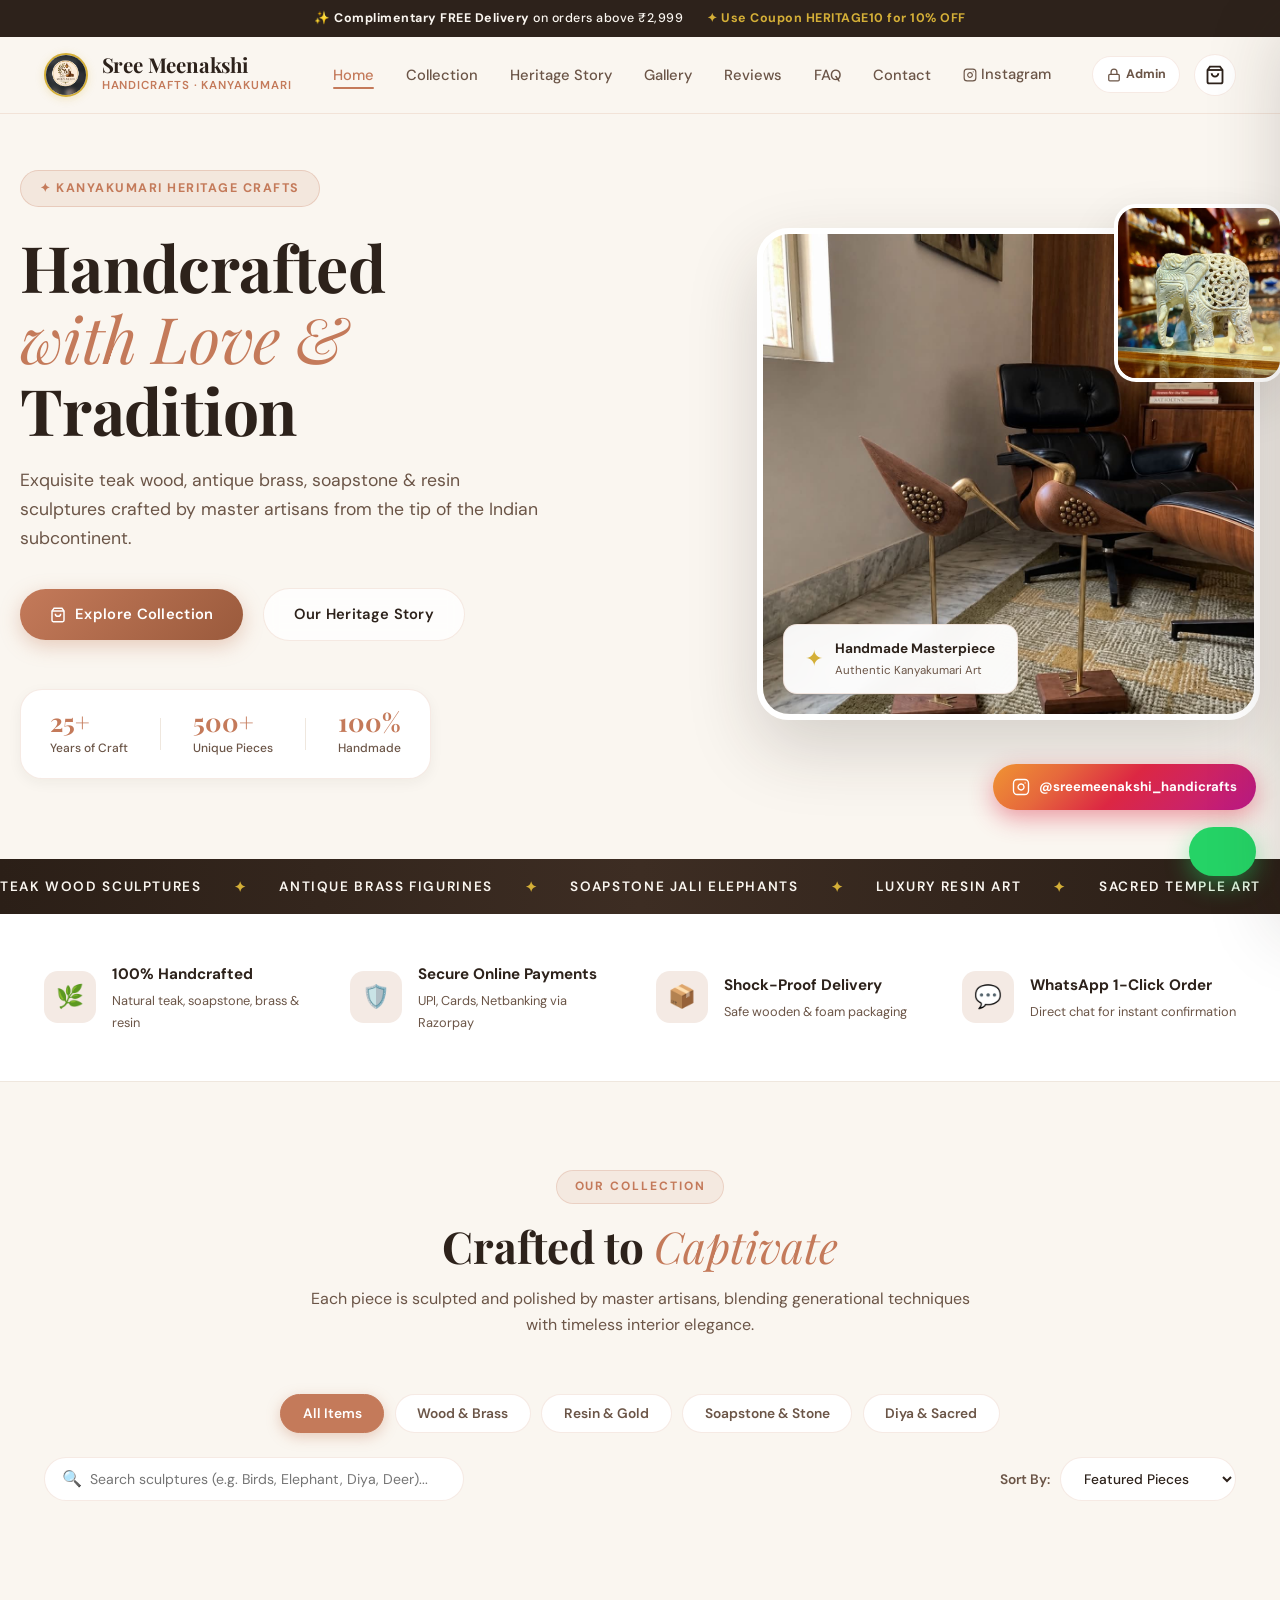
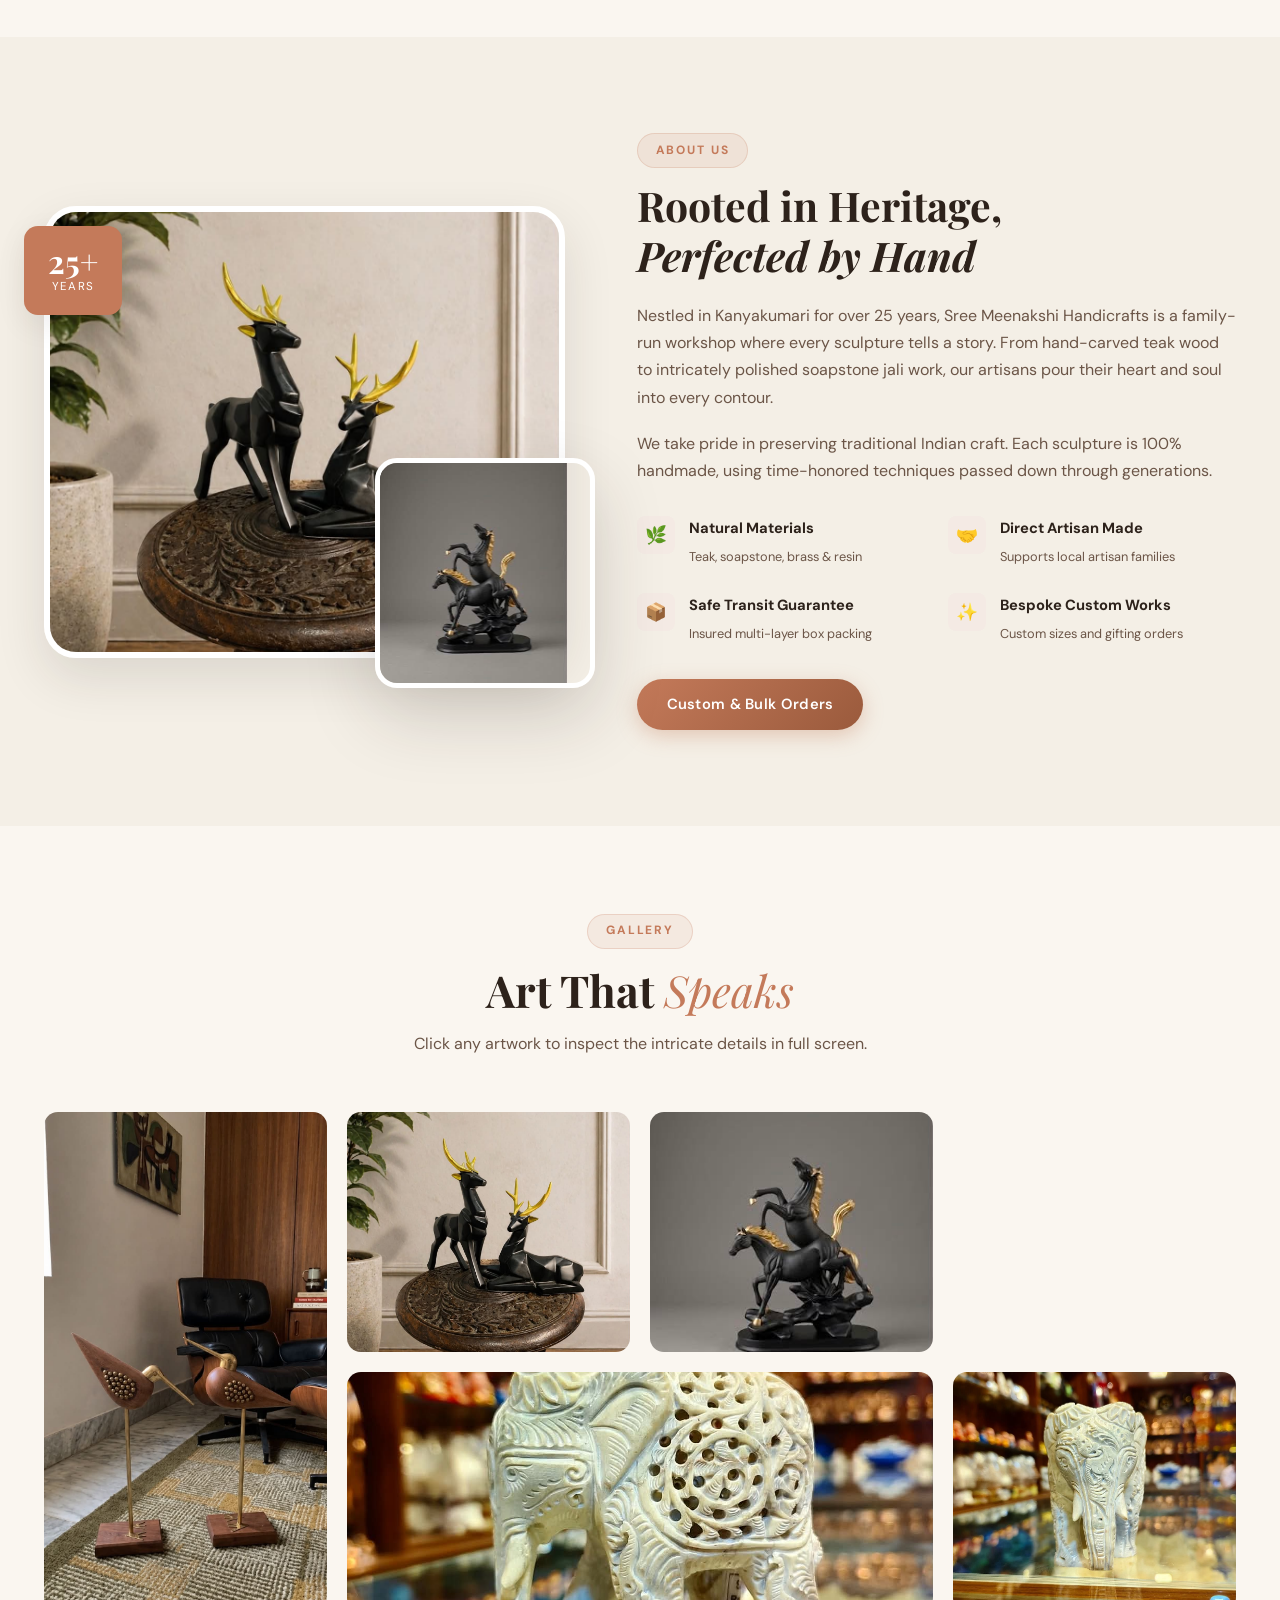
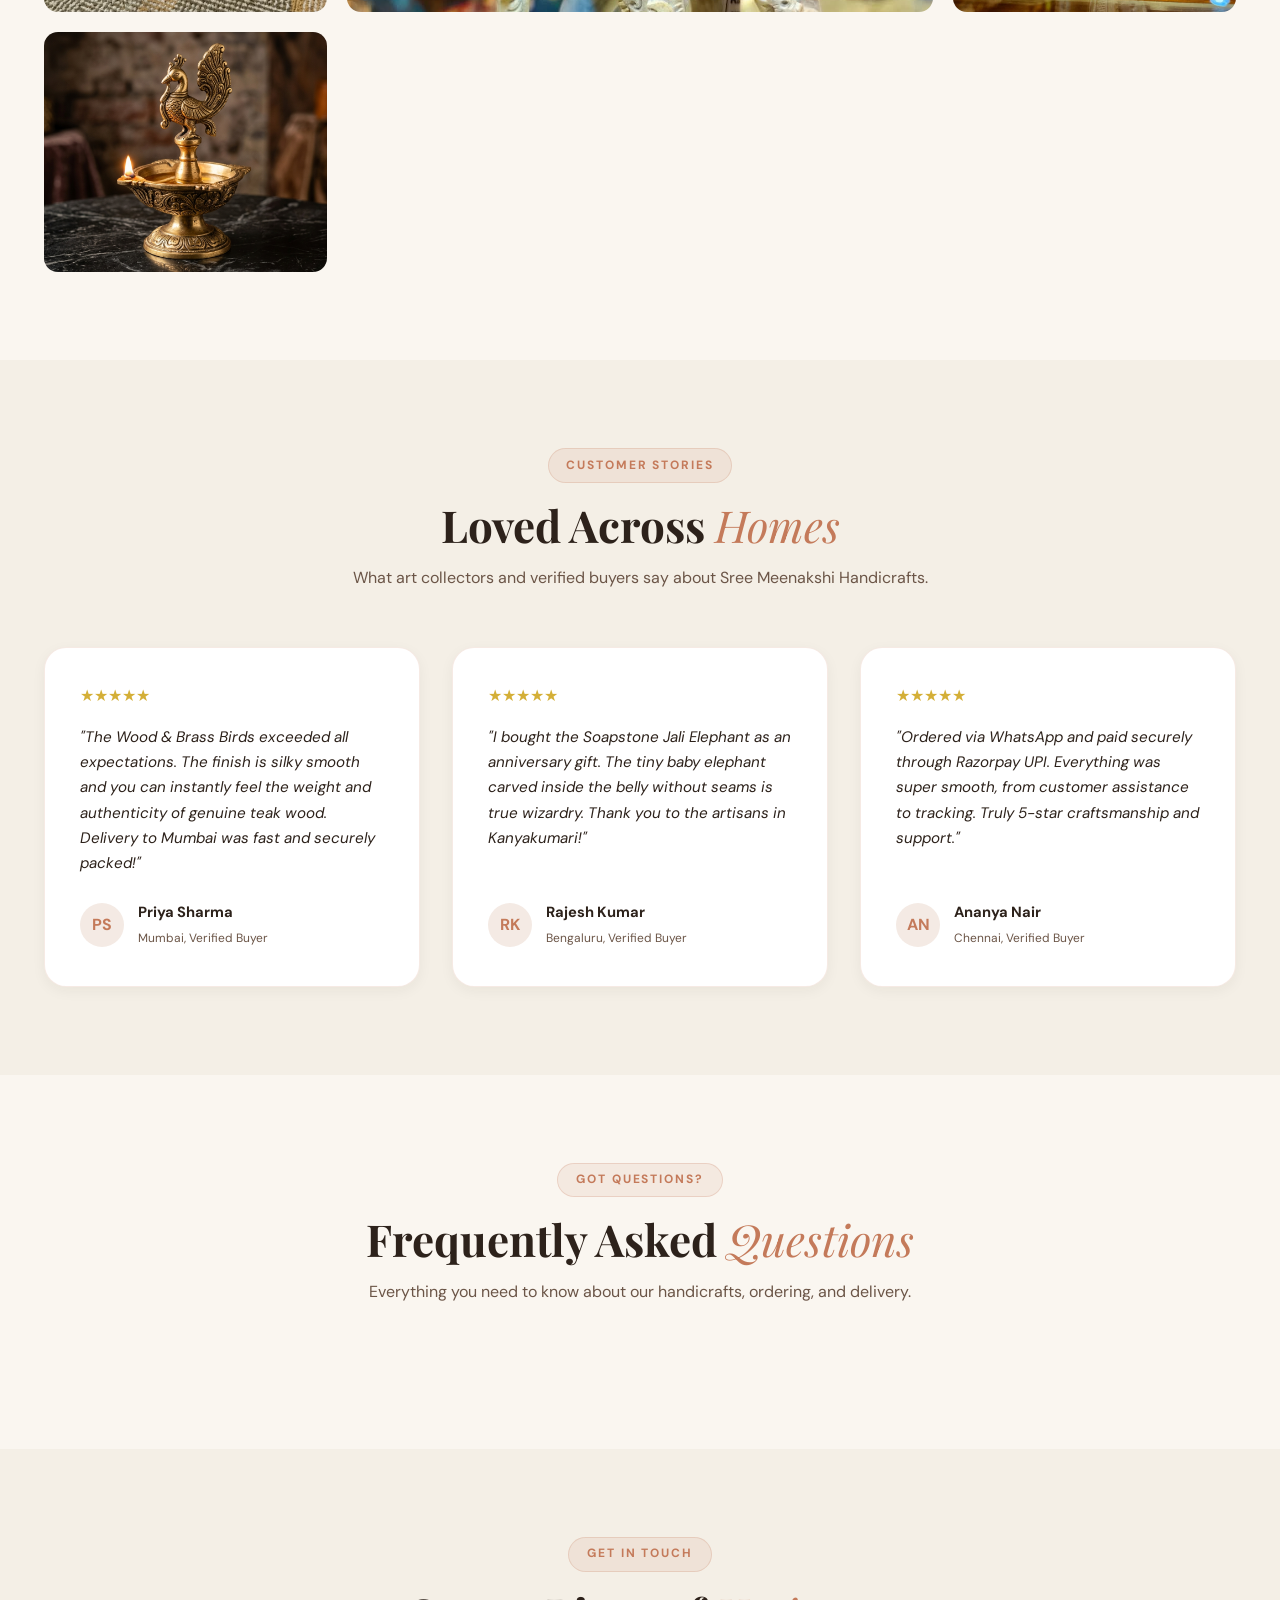
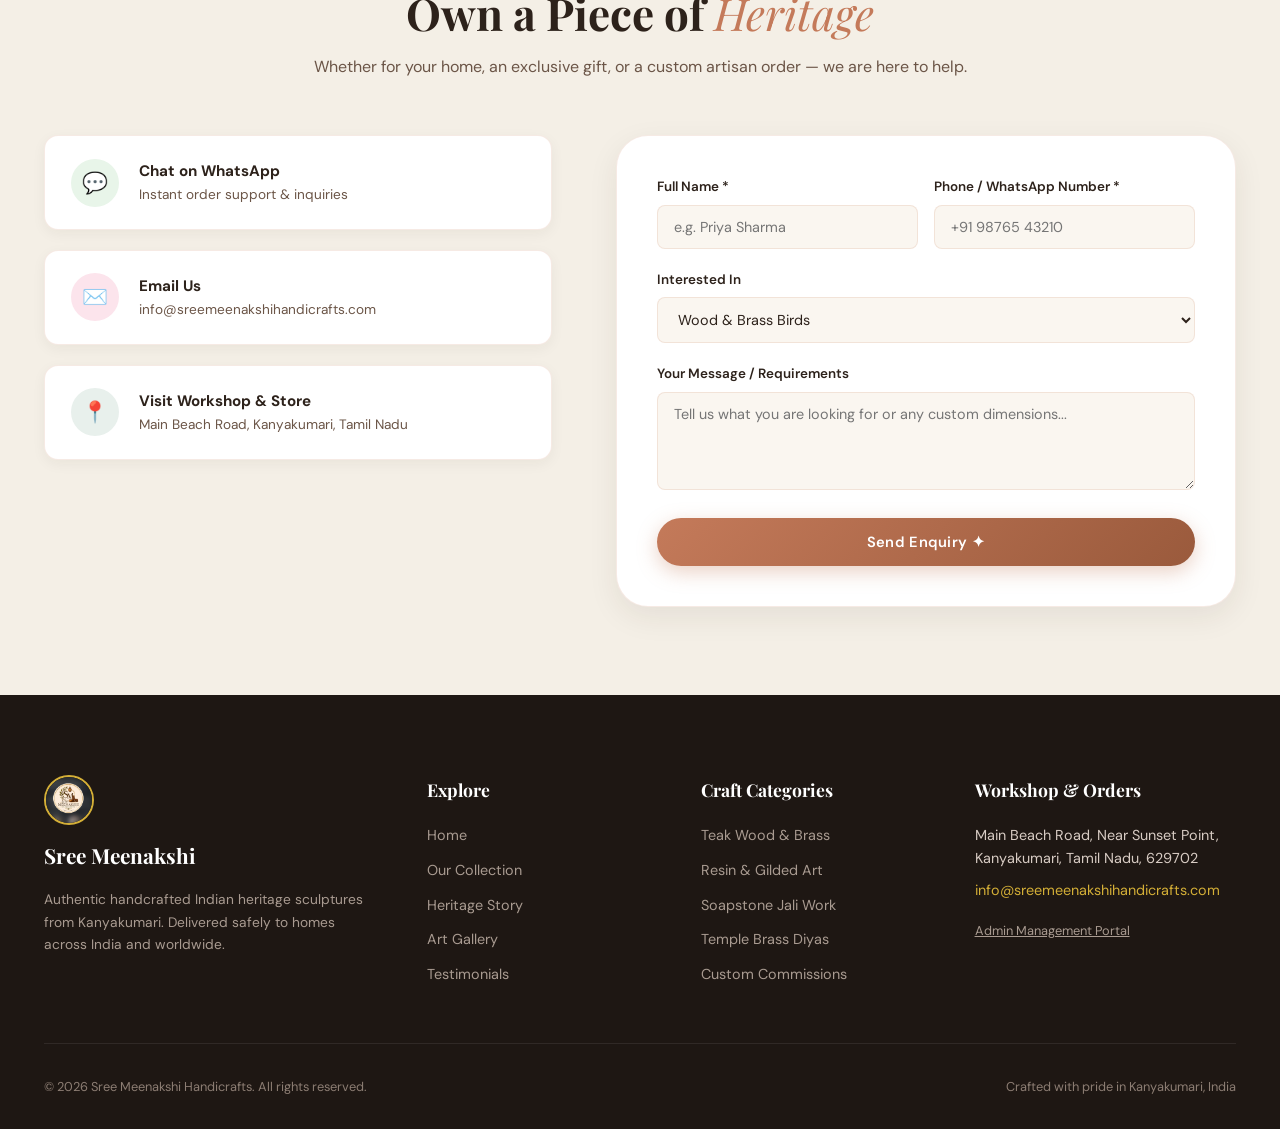
==== .vercel/output/static/index.html @ 6d41a107 "Initial deploy - Sree Meenakshi Handicrafts" ====
<!DOCTYPE html>
<html lang="en">
<head>
  <!-- ===== PRIMARY SEO META TAGS ===== -->
  <meta charset="UTF-8" />
  <meta name="viewport" content="width=device-width, initial-scale=1.0" />
  <title>Sree Meenakshi Handicrafts | Buy Authentic Kanyakumari Sculptures &amp; Art Online</title>
  <meta name="description" content="Shop authentic Kanyakumari handcrafted sculptures online at Sree Meenakshi Handicrafts. Teak wood idols, antique brass diyas, soapstone jali elephants, and luxury resin home decor. Free shipping &amp; secure delivery across India." />
  <meta name="keywords" content="sree meenakshi handicrafts, sreemeenakshi shop, kanyakumari handicrafts online, buy handicrafts online india, teak wood ganesha sculpture, antique brass peacock diya, soapstone elephant jali work, resin animal sculptures, tamil nadu handicrafts, temple art idols online, indian heritage home decor, handcrafted statues kanyakumari" />
  <meta name="author" content="Sree Meenakshi Handicrafts" />
  <meta name="robots" content="index, follow, max-snippet:-1, max-image-preview:large, max-video-preview:-1" />
  <link rel="canonical" href="https://sreemeenakshihandicrafts.shop/" />
  <meta name="theme-color" content="#C47A5A" />
  <meta name="geo.region" content="IN-TN" />
  <meta name="geo.placename" content="Kanyakumari" />
  <meta name="geo.position" content="8.0883;77.5385" />
  <meta name="ICBM" content="8.0883, 77.5385" />

  <!-- ===== OPEN GRAPH / FACEBOOK SOCIAL PREVIEWS ===== -->
  <meta property="og:type" content="website" />
  <meta property="og:url" content="https://sreemeenakshi.shop/" />
  <meta property="og:title" content="Sree Meenakshi Handicrafts | Authentic Kanyakumari Sculptures &amp; Heritage Art" />
  <meta property="og:description" content="Handcrafted with Love &amp; Tradition — 100% genuine Teak wood, antique brass, soapstone and resin art from Kanyakumari master artisans. Fast nationwide delivery." />
  <meta property="og:image" content="https://sreemeenakshi.shop/Pics/749419433_1052687420627433_4165588852915451748_n.jpg" />
  <meta property="og:site_name" content="Sree Meenakshi Handicrafts" />
  <meta property="og:locale" content="en_IN" />

  <!-- ===== TWITTER CARDS ===== -->
  <meta name="twitter:card" content="summary_large_image" />
  <meta name="twitter:title" content="Sree Meenakshi Handicrafts | Kanyakumari Sculptures &amp; Art" />
  <meta name="twitter:description" content="Shop premium handcrafted sculptures online from Kanyakumari. Fast shipping, secure Razorpay &amp; WhatsApp ordering." />
  <meta name="twitter:image" content="https://sreemeenakshi.shop/Pics/749419433_1052687420627433_4165588852915451748_n.jpg" />

  <!-- ===== SCHEMA.ORG JSON-LD STRUCTURED DATA (MULTI-SCHEMA GOOGLE RICH SNIPPETS) ===== -->
  <script type="application/ld+json">
  {
    "@context": "https://schema.org",
    "@graph": [
      {
        "@type": "Store",
        "@id": "https://sreemeenakshi.shop/#store",
        "name": "Sree Meenakshi Handicrafts",
        "alternateName": "Sree Meenakshi Shop",
        "image": "https://sreemeenakshi.shop/Pics/749419433_1052687420627433_4165588852915451748_n.jpg",
        "url": "https://sreemeenakshi.shop",
        "telephone": "+919944910653",
        "priceRange": "₹₹",
        "currenciesAccepted": "INR",
        "paymentAccepted": "Cash, Credit Card, Debit Card, UPI, Net Banking",
        "address": {
          "@type": "PostalAddress",
          "streetAddress": "Main Beach Road, Near Sunset Point",
          "addressLocality": "Kanyakumari",
          "addressRegion": "Tamil Nadu",
          "postalCode": "629702",
          "addressCountry": "IN"
        },
        "geo": {
          "@type": "GeoCoordinates",
          "latitude": 8.0883,
          "longitude": 77.5385
        },
        "openingHoursSpecification": {
          "@type": "OpeningHoursSpecification",
          "dayOfWeek": ["Monday", "Tuesday", "Wednesday", "Thursday", "Friday", "Saturday", "Sunday"],
          "opens": "09:00",
          "closes": "21:00"
        },
        "aggregateRating": {
          "@type": "AggregateRating",
          "ratingValue": "4.9",
          "reviewCount": "128"
        }
      },
      {
        "@type": "WebSite",
        "@id": "https://sreemeenakshi.shop/#website",
        "url": "https://sreemeenakshi.shop",
        "name": "Sree Meenakshi Handicrafts",
        "description": "Authentic Kanyakumari Sculptures, Teak Wood, Soapstone & Brass Handicrafts",
        "publisher": {
          "@id": "https://sreemeenakshi.shop/#store"
        }
      },
      {
        "@type": "BreadcrumbList",
        "@id": "https://sreemeenakshi.shop/#breadcrumb",
        "itemListElement": [
          {
            "@type": "ListItem",
            "position": 1,
            "name": "Home",
            "item": "https://sreemeenakshi.shop/"
          },
          {
            "@type": "ListItem",
            "position": 2,
            "name": "Handcrafted Collection",
            "item": "https://sreemeenakshi.shop/#products"
          },
          {
            "@type": "ListItem",
            "position": 3,
            "name": "Heritage Story",
            "item": "https://sreemeenakshi.shop/#about"
          }
        ]
      },
      {
        "@type": "FAQPage",
        "@id": "https://sreemeenakshi.shop/#faq",
        "mainEntity": [
          {
            "@type": "Question",
            "name": "Are all sculptures genuinely handmade in Kanyakumari?",
            "acceptedAnswer": {
              "@type": "Answer",
              "text": "Yes, 100%! Every piece is hand-carved, polished, and finished by generational artisans at our Kanyakumari workshop using natural teak wood, soapstone, and brass."
            }
          },
          {
            "@type": "Question",
            "name": "What payment methods do you accept?",
            "acceptedAnswer": {
              "@type": "Answer",
              "text": "We accept UPI (GPay, PhonePe, Paytm), Credit & Debit Cards, NetBanking via secure Razorpay checkout, and direct 1-click WhatsApp orders."
            }
          },
          {
            "@type": "Question",
            "name": "How are items packed to prevent breakage during delivery?",
            "acceptedAnswer": {
              "@type": "Answer",
              "text": "We use 4-tier reinforced packaging: moisture-barrier bubble wrap, heavy-duty molded thermocol foam casing, and double-walled corrugated outer cartons."
            }
          }
        ]
      }
    ]
  }
  </script>

  <!-- ===== GOOGLE FONTS ===== -->
  <link rel="preconnect" href="https://fonts.googleapis.com" />
  <link rel="preconnect" href="https://fonts.gstatic.com" crossorigin />
  <link href="https://fonts.googleapis.com/css2?family=DM+Sans:ital,opsz,wght@0,9..40,300;0,9..40,400;0,9..40,500;0,9..40,600;0,9..40,700;1,9..40,400&family=Playfair+Display:ital,wght@0,400;0,500;0,600;0,700;0,800;1,400;1,600&display=swap" rel="stylesheet" />

  <!-- ===== STYLESHEET ===== -->
  <link rel="stylesheet" href="styles.css" />

  <!-- ===== RAZORPAY PAYMENT GATEWAY SDK ===== -->
  <script src="https://checkout.razorpay.com/v1/checkout.js"></script>
</head>
<body>

  <!-- ===== TOP ANNOUNCEMENT BANNER ===== -->
  <div class="top-bar">
    <span>✨ <strong>Complimentary FREE Delivery</strong> on orders above ₹2,999</span>
    <span class="top-bar-highlight">✦ Use Coupon <strong>HERITAGE10</strong> for 10% OFF</span>
  </div>

  <!-- ===== NAVIGATION (GLASSMORPHISM) ===== -->
  <header>
    <nav class="nav" id="navbar">
      <div class="container nav-inner">
        <!-- Brand Logo -->
        <a href="#home" class="nav-logo" aria-label="Sree Meenakshi Handicrafts Home">
          <img src="Pics/753857112_1733854944406453_8567350919718920667_n.jpg" alt="Sree Meenakshi Handicrafts Logo" class="nav-logo-img" />
          <div class="nav-brand-wrap">
            <span class="nav-brand">Sree Meenakshi</span>
            <span class="nav-sub">Handicrafts · Kanyakumari</span>
          </div>
        </a>

        <!-- Desktop Navigation Links -->
        <ul class="nav-links" id="navLinks">
          <li><a href="#home" class="nav-link active">Home</a></li>
          <li><a href="#products" class="nav-link">Collection</a></li>
          <li><a href="#about" class="nav-link">Heritage Story</a></li>
          <li><a href="#gallery" class="nav-link">Gallery</a></li>
          <li><a href="#reviews" class="nav-link">Reviews</a></li>
          <li><a href="#faq" class="nav-link">FAQ</a></li>
          <li><a href="#contact" class="nav-link">Contact</a></li>
          <li><a href="https://www.instagram.com/sreemeenakshi_handicrafts/" class="nav-link" target="_blank" rel="noopener" title="Follow us on Instagram" style="display:flex;align-items:center;gap:0.3rem;"><svg width="14" height="14" viewBox="0 0 24 24" fill="none" stroke="currentColor" stroke-width="2" stroke-linecap="round" stroke-linejoin="round"><rect x="2" y="2" width="20" height="20" rx="5" ry="5"/><path d="M16 11.37A4 4 0 1 1 12.63 8 4 4 0 0 1 16 11.37z"/><line x1="17.5" y1="6.5" x2="17.51" y2="6.5"/></svg>Instagram</a></li>
        </ul>

        <!-- Nav Action Buttons -->
        <div class="nav-actions">
          <!-- Admin Portal Link -->
          <a href="admin.html" class="nav-admin-link" title="Open Admin Portal">
            <svg width="14" height="14" viewBox="0 0 24 24" fill="none" stroke="currentColor" stroke-width="2.2"><rect x="3" y="11" width="18" height="11" rx="2" ry="2"></rect><path d="M7 11V7a5 5 0 0 1 10 0v4"></path></svg>
            Admin
          </a>

          <!-- Cart Trigger Button -->
          <button class="nav-icon-btn" onclick="openCart()" aria-label="View Shopping Cart" id="cartTriggerBtn">
            <svg width="20" height="20" viewBox="0 0 24 24" fill="none" stroke="currentColor" stroke-width="2.2"><path d="M6 2L3 6v14a2 2 0 002 2h14a2 2 0 002-2V6l-3-4z"/><line x1="3" y1="6" x2="21" y2="6"/><path d="M16 10a4 4 0 01-8 0"/></svg>
            <span class="cart-badge" style="display:none;">0</span>
          </button>

          <!-- Mobile Hamburger Menu Button -->
          <button class="hamburger" id="hamburgerBtn" aria-label="Toggle mobile menu" onclick="document.getElementById('mobileNavDrawer').classList.toggle('open')">
            <span></span><span></span><span></span>
          </button>
        </div>
      </div>

      <!-- Mobile Navigation Drawer -->
      <div class="mobile-nav-drawer" id="mobileNavDrawer">
        <a href="#home" class="mobile-nav-link" onclick="document.getElementById('mobileNavDrawer').classList.remove('open')">Home</a>
        <a href="#products" class="mobile-nav-link" onclick="document.getElementById('mobileNavDrawer').classList.remove('open')">Collection</a>
        <a href="#about" class="mobile-nav-link" onclick="document.getElementById('mobileNavDrawer').classList.remove('open')">Heritage Story</a>
        <a href="#gallery" class="mobile-nav-link" onclick="document.getElementById('mobileNavDrawer').classList.remove('open')">Gallery</a>
        <a href="#reviews" class="mobile-nav-link" onclick="document.getElementById('mobileNavDrawer').classList.remove('open')">Reviews</a>
        <a href="#faq" class="mobile-nav-link" onclick="document.getElementById('mobileNavDrawer').classList.remove('open')">FAQ</a>
        <a href="#contact" class="mobile-nav-link" onclick="document.getElementById('mobileNavDrawer').classList.remove('open')">Contact</a>
        <a href="https://www.instagram.com/sreemeenakshi_handicrafts/" class="mobile-nav-link" target="_blank" rel="noopener" style="display:flex;align-items:center;gap:0.5rem;">📸 @sreemeenakshi_handicrafts</a>
        <a href="admin.html" class="mobile-nav-link" style="color:var(--color-terracotta);">🔒 Admin Dashboard</a>
      </div>
    </nav>
  </header>

  <main>
    <!-- ===== HERO SECTION ===== -->
    <section class="hero container" id="home">
      <div class="hero-content">
        <span class="hero-pill">✦ Kanyakumari Heritage Crafts</span>
        <h1 class="hero-title">Handcrafted<br /><em>with Love &amp;</em><br />Tradition</h1>
        <p class="hero-sub">Exquisite teak wood, antique brass, soapstone &amp; resin sculptures crafted by master artisans from the tip of the Indian subcontinent.</p>
        
        <div class="hero-actions">
          <a href="#products" class="btn btn-primary" id="heroShopBtn">
            <svg width="16" height="16" viewBox="0 0 24 24" fill="none" stroke="currentColor" stroke-width="2.2"><path d="M6 2L3 6v14a2 2 0 002 2h14a2 2 0 002-2V6l-3-4z"/><line x1="3" y1="6" x2="21" y2="6"/><path d="M16 10a4 4 0 01-8 0"/></svg>
            Explore Collection
          </a>
          <a href="#about" class="btn btn-ghost" id="heroAboutBtn">Our Heritage Story</a>
        </div>

        <div class="hero-stats">
          <div class="hstat">
            <span class="hstat-n">25+</span>
            <span class="hstat-l">Years of Craft</span>
          </div>
          <div class="hstat-div"></div>
          <div class="hstat">
            <span class="hstat-n">500+</span>
            <span class="hstat-l">Unique Pieces</span>
          </div>
          <div class="hstat-div"></div>
          <div class="hstat">
            <span class="hstat-n">100%</span>
            <span class="hstat-l">Handmade</span>
          </div>
        </div>
      </div>

      <div class="hero-visual">
        <div class="hero-img-main-wrap">
          <img src="Pics/749419433_1052687420627433_4165588852915451748_n.jpg" alt="Sree Meenakshi Handicrafts Featured Collection" />
          <div class="hero-badge-float">
            <span class="hero-badge-icon">✦</span>
            <div>
              <div class="hero-badge-title">Handmade Masterpiece</div>
              <div class="hero-badge-sub">Authentic Kanyakumari Art</div>
            </div>
          </div>
        </div>
        <div class="hero-floating-card">
          <img src="Pics/751914491_1350047553952715_5654833482815811500_n.jpg" alt="Stone Carved Elephant Jali Work" />
        </div>
      </div>
    </section>

    <!-- ===== MARQUEE TICKER ===== -->
    <div class="marquee-wrap" aria-hidden="true">
      <div class="marquee-track">
        <div class="marquee-item"><span>Teak Wood Sculptures</span><span class="msep">✦</span></div>
        <div class="marquee-item"><span>Antique Brass Figurines</span><span class="msep">✦</span></div>
        <div class="marquee-item"><span>Soapstone Jali Elephants</span><span class="msep">✦</span></div>
        <div class="marquee-item"><span>Luxury Resin Art</span><span class="msep">✦</span></div>
        <div class="marquee-item"><span>Sacred Temple Art</span><span class="msep">✦</span></div>
        <div class="marquee-item"><span>Indian Heritage Decor</span><span class="msep">✦</span></div>
        <div class="marquee-item"><span>Teak Wood Sculptures</span><span class="msep">✦</span></div>
        <div class="marquee-item"><span>Antique Brass Figurines</span><span class="msep">✦</span></div>
        <div class="marquee-item"><span>Soapstone Jali Elephants</span><span class="msep">✦</span></div>
        <div class="marquee-item"><span>Luxury Resin Art</span><span class="msep">✦</span></div>
      </div>
    </div>

    <!-- ===== VALUE PROPOSITIONS STRIP ===== -->
    <section class="value-strip">
      <div class="container">
        <div class="value-grid">
          <div class="value-card">
            <div class="value-icon-box">🌿</div>
            <div class="value-info">
              <h4>100% Handcrafted</h4>
              <p>Natural teak, soapstone, brass &amp; resin</p>
            </div>
          </div>
          <div class="value-card">
            <div class="value-icon-box">🛡️</div>
            <div class="value-info">
              <h4>Secure Online Payments</h4>
              <p>UPI, Cards, Netbanking via Razorpay</p>
            </div>
          </div>
          <div class="value-card">
            <div class="value-icon-box">📦</div>
            <div class="value-info">
              <h4>Shock-Proof Delivery</h4>
              <p>Safe wooden &amp; foam packaging</p>
            </div>
          </div>
          <div class="value-card">
            <div class="value-icon-box">💬</div>
            <div class="value-info">
              <h4>WhatsApp 1-Click Order</h4>
              <p>Direct chat for instant confirmation</p>
            </div>
          </div>
        </div>
      </div>
    </section>

    <!-- ===== DYNAMIC CATALOG & SHOP SECTION ===== -->
    <section class="catalog-section" id="products">
      <div class="container">
        <div class="section-head">
          <span class="label-pill">Our Collection</span>
          <h2 class="section-title">Crafted to <em>Captivate</em></h2>
          <p class="section-desc">Each piece is sculpted and polished by master artisans, blending generational techniques with timeless interior elegance.</p>
        </div>

        <div class="catalog-controls">
          <!-- Category Filter Pills -->
          <div class="filter-pills-wrap">
            <button class="filter-pill active" data-category="All">All Items</button>
            <button class="filter-pill" data-category="Wood & Brass">Wood &amp; Brass</button>
            <button class="filter-pill" data-category="Resin">Resin &amp; Gold</button>
            <button class="filter-pill" data-category="Stone">Soapstone &amp; Stone</button>
            <button class="filter-pill" data-category="Diya">Diya &amp; Sacred</button>
          </div>

          <!-- Search & Sort Bar -->
          <div class="catalog-search-sort-bar">
            <div class="search-box-wrap">
              <span class="search-icon">🔍</span>
              <input type="text" id="catalogSearchInput" placeholder="Search sculptures (e.g. Birds, Elephant, Diya, Deer)..." />
            </div>
            <div class="sort-box-wrap">
              <label for="catalogSortSelect" style="font-size:0.86rem;font-weight:600;color:var(--text-muted);">Sort By:</label>
              <select id="catalogSortSelect">
                <option value="featured">Featured Pieces</option>
                <option value="price-low">Price: Low to High</option>
                <option value="price-high">Price: High to Low</option>
                <option value="name">Alphabetical</option>
                <option value="rating">Top Rated</option>
              </select>
            </div>
          </div>
        </div>

        <!-- Dynamic Product Cards Grid (Populated by app.js) -->
        <div class="products-grid" id="productsGrid"></div>
      </div>
    </section>

    <!-- ===== HERITAGE / ABOUT SECTION ===== -->
    <section class="about-section" id="about">
      <div class="container">
        <div class="about-grid">
          <div class="about-visual">
            <div class="about-img-main">
              <img src="Pics/749440358_1558153105664914_614682669612727368_n.jpg" alt="Artisan sculpting in Kanyakumari" />
            </div>
            <div class="about-img-offset">
              <img src="Pics/751842113_1352023199796086_4917248388935023595_n.jpg" alt="Handcrafted sculpture detail" />
            </div>
            <div class="about-badge-years">
              <div class="ab-num">25+</div>
              <div class="ab-lbl">Years</div>
            </div>
          </div>

          <div class="about-content">
            <span class="label-pill">About Us</span>
            <h2>Rooted in Heritage,<br /><em>Perfected by Hand</em></h2>
            <p>Nestled in Kanyakumari for over 25 years, Sree Meenakshi Handicrafts is a family-run workshop where every sculpture tells a story. From hand-carved teak wood to intricately polished soapstone jali work, our artisans pour their heart and soul into every contour.</p>
            <p>We take pride in preserving traditional Indian craft. Each sculpture is 100% handmade, using time-honored techniques passed down through generations.</p>

            <div class="about-features-list">
              <div class="af-item">
                <div class="af-icon">🌿</div>
                <div class="af-text">
                  <strong>Natural Materials</strong>
                  <span>Teak, soapstone, brass &amp; resin</span>
                </div>
              </div>
              <div class="af-item">
                <div class="af-icon">🤝</div>
                <div class="af-text">
                  <strong>Direct Artisan Made</strong>
                  <span>Supports local artisan families</span>
                </div>
              </div>
              <div class="af-item">
                <div class="af-icon">📦</div>
                <div class="af-text">
                  <strong>Safe Transit Guarantee</strong>
                  <span>Insured multi-layer box packing</span>
                </div>
              </div>
              <div class="af-item">
                <div class="af-icon">✨</div>
                <div class="af-text">
                  <strong>Bespoke Custom Works</strong>
                  <span>Custom sizes and gifting orders</span>
                </div>
              </div>
            </div>

            <a href="#contact" class="btn btn-primary">Custom &amp; Bulk Orders</a>
          </div>
        </div>
      </div>
    </section>

    <!-- ===== GALLERY SECTION ===== -->
    <section class="gallery-section" id="gallery">
      <div class="container">
        <div class="section-head">
          <span class="label-pill">Gallery</span>
          <h2 class="section-title">Art That <em>Speaks</em></h2>
          <p class="section-desc">Click any artwork to inspect the intricate details in full screen.</p>
        </div>

        <div class="gallery-grid">
          <div class="gallery-item g-tall">
            <img src="Pics/749419433_1052687420627433_4165588852915451748_n.jpg" alt="Wading Bird Pair Sculpture" />
            <div class="gallery-overlay">
              <h4>Wading Bird Pair</h4>
              <p>Wood &amp; Brass · Home Decor</p>
            </div>
          </div>
          <div class="gallery-item">
            <img src="Pics/749440358_1558153105664914_614682669612727368_n.jpg" alt="Golden Stag Duo" />
            <div class="gallery-overlay">
              <h4>Golden Stag Duo</h4>
              <p>Resin &amp; Gold · Luxury Decor</p>
            </div>
          </div>
          <div class="gallery-item">
            <img src="Pics/751842113_1352023199796086_4917248388935023595_n.jpg" alt="Dynamic Rearing Horses" />
            <div class="gallery-overlay">
              <h4>Dynamic Horses</h4>
              <p>Resin &amp; Brass · Statement Art</p>
            </div>
          </div>
          <div class="gallery-item g-wide">
            <img src="Pics/751914491_1350047553952715_5654833482815811500_n.jpg" alt="Soapstone Jali Elephant" />
            <div class="gallery-overlay">
              <h4>Soapstone Jali Elephant</h4>
              <p>Soapstone · Traditional Craft</p>
            </div>
          </div>
          <div class="gallery-item">
            <img src="Pics/752681929_2032440537380929_2070747995649624809_n.jpg" alt="Elephant Portrait Sculpture" />
            <div class="gallery-overlay">
              <h4>Elephant Portrait</h4>
              <p>Soapstone · Kanyakumari Craft</p>
            </div>
          </div>
          <div class="gallery-item">
            <img src="Pics/brass_diya_lamp.jpg" alt="Royal Brass Peacock Diya" />
            <div class="gallery-overlay">
              <h4>Peacock Brass Diya</h4>
              <p>Brass · Temple Decor</p>
            </div>
          </div>
        </div>
      </div>
    </section>

    <!-- ===== REVIEWS & TESTIMONIALS ===== -->
    <section class="testimonials-section" id="reviews">
      <div class="container">
        <div class="section-head">
          <span class="label-pill">Customer Stories</span>
          <h2 class="section-title">Loved Across <em>Homes</em></h2>
          <p class="section-desc">What art collectors and verified buyers say about Sree Meenakshi Handicrafts.</p>
        </div>

        <div class="testimonials-grid">
          <div class="testimonial-card">
            <div class="stars">★★★★★</div>
            <p class="testimonial-quote">"The Wood &amp; Brass Birds exceeded all expectations. The finish is silky smooth and you can instantly feel the weight and authenticity of genuine teak wood. Delivery to Mumbai was fast and securely packed!"</p>
            <div class="testimonial-author">
              <div class="author-avatar">PS</div>
              <div class="author-info">
                <h5>Priya Sharma</h5>
                <span>Mumbai, Verified Buyer</span>
              </div>
            </div>
          </div>

          <div class="testimonial-card">
            <div class="stars">★★★★★</div>
            <p class="testimonial-quote">"I bought the Soapstone Jali Elephant as an anniversary gift. The tiny baby elephant carved inside the belly without seams is true wizardry. Thank you to the artisans in Kanyakumari!"</p>
            <div class="testimonial-author">
              <div class="author-avatar">RK</div>
              <div class="author-info">
                <h5>Rajesh Kumar</h5>
                <span>Bengaluru, Verified Buyer</span>
              </div>
            </div>
          </div>

          <div class="testimonial-card">
            <div class="stars">★★★★★</div>
            <p class="testimonial-quote">"Ordered via WhatsApp and paid securely through Razorpay UPI. Everything was super smooth, from customer assistance to tracking. Truly 5-star craftsmanship and support."</p>
            <div class="testimonial-author">
              <div class="author-avatar">AN</div>
              <div class="author-info">
                <h5>Ananya Nair</h5>
                <span>Chennai, Verified Buyer</span>
              </div>
            </div>
          </div>
        </div>
      </div>
    </section>

    <!-- ===== FAQ ACCORDION ===== -->
    <section class="faq-section" id="faq">
      <div class="container">
        <div class="section-head">
          <span class="label-pill">Got Questions?</span>
          <h2 class="section-title">Frequently Asked <em>Questions</em></h2>
          <p class="section-desc">Everything you need to know about our handicrafts, ordering, and delivery.</p>
        </div>

        <div class="faq-grid" id="faqGridContainer">
          <!-- Dynamically populated from Store FAQs (Admin Editable) -->
        </div>
      </div>
    </section>

    <!-- ===== CONTACT & CUSTOM ORDERS ===== -->
    <section class="contact-section" id="contact">
      <div class="container">
        <div class="section-head">
          <span class="label-pill">Get in Touch</span>
          <h2 class="section-title">Own a Piece of <em>Heritage</em></h2>
          <p class="section-desc">Whether for your home, an exclusive gift, or a custom artisan order — we are here to help.</p>
        </div>

        <div class="contact-grid">
          <div class="contact-cards">
            <a href="https://wa.me/919944910653" class="contact-card-item" target="_blank" rel="noopener">
              <div class="cci-icon cci-green">💬</div>
              <div class="cci-text">
                <h4>Chat on WhatsApp</h4>
                <p>Instant order support &amp; inquiries</p>
              </div>
            </a>

            <a href="mailto:info@sreemeenakshihandicrafts.com" class="contact-card-item">
              <div class="cci-icon cci-rose">✉️</div>
              <div class="cci-text">
                <h4>Email Us</h4>
                <p>info@sreemeenakshihandicrafts.com</p>
              </div>
            </a>

            <div class="contact-card-item">
              <div class="cci-icon cci-sage">📍</div>
              <div class="cci-text">
                <h4>Visit Workshop &amp; Store</h4>
                <p>Main Beach Road, Kanyakumari, Tamil Nadu</p>
              </div>
            </div>
          </div>

          <div class="contact-form-box">
            <form id="contactForm" onsubmit="handleContactForm(event)">
              <div class="form-row">
                <div class="form-group">
                  <label for="enquiryName">Full Name *</label>
                  <input type="text" id="enquiryName" placeholder="e.g. Priya Sharma" required />
                </div>
                <div class="form-group">
                  <label for="enquiryPhone">Phone / WhatsApp Number *</label>
                  <input type="tel" id="enquiryPhone" placeholder="+91 98765 43210" required />
                </div>
              </div>

              <div class="form-group">
                <label for="enquiryInterest">Interested In</label>
                <select id="enquiryInterest">
                  <option value="Wood & Brass Birds">Wood &amp; Brass Birds</option>
                  <option value="Resin Deer Figurines">Resin Deer Figurines</option>
                  <option value="Horse Sculptures">Dynamic Horse Sculptures</option>
                  <option value="Stone Carved Elephants">Stone Carved Elephants</option>
                  <option value="Brass Diya">Royal Brass Peacock Diya</option>
                  <option value="Custom Order">Custom / Corporate Order</option>
                </select>
              </div>

              <div class="form-group">
                <label for="enquiryMessage">Your Message / Requirements</label>
                <textarea id="enquiryMessage" rows="4" placeholder="Tell us what you are looking for or any custom dimensions..."></textarea>
              </div>

              <button type="submit" class="btn btn-primary btn-full" id="enquirySubmitBtn">Send Enquiry ✦</button>
              <div id="enquirySuccess" style="display:none;margin-top:1rem;color:#2E7D32;font-weight:600;text-align:center;">
                ✓ Thank you! We received your enquiry and will contact you shortly.
              </div>
            </form>
          </div>
        </div>
      </div>
    </section>
  </main>

  <!-- ===== FOOTER ===== -->
  <footer class="footer">
    <div class="container">
      <div class="footer-grid">
        <div class="footer-brand">
          <img src="Pics/753857112_1733854944406453_8567350919718920667_n.jpg" alt="Logo" style="width:50px;height:50px;border-radius:50%;border:2px solid var(--color-gold);" />
          <h3 style="font-family:var(--font-serif);color:#FFF;margin-top:0.85rem;font-size:1.3rem;">Sree Meenakshi</h3>
          <p>Authentic handcrafted Indian heritage sculptures from Kanyakumari. Delivered safely to homes across India and worldwide.</p>
        </div>

        <div class="footer-col">
          <h4>Explore</h4>
          <ul>
            <li><a href="#home">Home</a></li>
            <li><a href="#products">Our Collection</a></li>
            <li><a href="#about">Heritage Story</a></li>
            <li><a href="#gallery">Art Gallery</a></li>
            <li><a href="#reviews">Testimonials</a></li>
          </ul>
        </div>

        <div class="footer-col">
          <h4>Craft Categories</h4>
          <ul>
            <li><a href="#products">Teak Wood &amp; Brass</a></li>
            <li><a href="#products">Resin &amp; Gilded Art</a></li>
            <li><a href="#products">Soapstone Jali Work</a></li>
            <li><a href="#products">Temple Brass Diyas</a></li>
            <li><a href="#contact">Custom Commissions</a></li>
          </ul>
        </div>

        <div class="footer-col">
          <h4>Workshop &amp; Orders</h4>
          <p>Main Beach Road, Near Sunset Point,<br />Kanyakumari, Tamil Nadu, 629702</p>
          <p style="margin-top:0.5rem;color:#D4AF37;">info@sreemeenakshihandicrafts.com</p>
          <div style="margin-top:1rem;">
            <a href="admin.html" style="color:#A99B91;font-size:0.8rem;text-decoration:underline;">Admin Management Portal</a>
          </div>
        </div>
      </div>

      <div class="footer-bottom">
        <div>&copy; 2026 Sree Meenakshi Handicrafts. All rights reserved.</div>
        <div>Crafted with pride in Kanyakumari, India</div>
      </div>
    </div>
  </footer>

  <!-- ===== CART DRAWER ===== -->
  <div class="cart-overlay" id="cartOverlay" onclick="closeCart()"></div>
  <aside class="cart-drawer" id="cartDrawer" aria-label="Shopping Cart">
    <div class="cart-header">
      <h3>
        <svg width="20" height="20" viewBox="0 0 24 24" fill="none" stroke="currentColor" stroke-width="2.2"><path d="M6 2L3 6v14a2 2 0 002 2h14a2 2 0 002-2V6l-3-4z"/><line x1="3" y1="6" x2="21" y2="6"/><path d="M16 10a4 4 0 01-8 0"/></svg>
        Your Shopping Bag
      </h3>
      <button class="cart-close-btn" onclick="closeCart()" aria-label="Close Cart">✕</button>
    </div>

    <!-- Free Shipping Progress -->
    <div class="cart-free-shipping-bar">
      <div id="freeShippingText">Add ₹2,999 for FREE Delivery</div>
      <div class="fs-progress-bg">
        <div class="fs-progress-fill" id="freeShippingProgress"></div>
      </div>
    </div>

    <!-- Items List Body -->
    <div class="cart-items-body" id="cartItemsContainer"></div>

    <!-- Cart Footer & Checkout -->
    <div class="cart-footer">
      <div class="coupon-box">
        <input type="text" id="couponCodeInput" placeholder="Promo code (e.g. HERITAGE10)" />
        <button class="coupon-btn" onclick="applyCoupon()">Apply</button>
      </div>

      <div class="cart-summary-line">
        <span>Subtotal</span>
        <span id="cartSubtotal">₹0</span>
      </div>
      <div class="cart-summary-line" id="cartDiscountLine" style="display:none;color:#5A826F;">
        <span>Discount</span>
        <span id="cartDiscount">-₹0</span>
      </div>
      <div class="cart-summary-line">
        <span>Estimated Delivery</span>
        <span id="cartShipping">FREE</span>
      </div>
      <div class="cart-summary-line cart-summary-total">
        <span>Total Amount</span>
        <span id="cartTotal" style="color:var(--color-terracotta);">₹0</span>
      </div>

      <div style="display:flex;flex-direction:column;gap:0.6rem;margin-top:1.2rem;">
          <button class="btn btn-primary btn-full" onclick="openCheckout()">
            Proceed to Checkout 💳
          </button>
          <button class="btn btn-full" onclick="checkoutViaWhatsAppDirect()" style="background:#25D366;color:#ffffff;border:none;display:flex;align-items:center;justify-content:center;gap:0.5rem;font-weight:700;padding:0.75rem 1rem;border-radius:10px;cursor:pointer;box-shadow:0 3px 10px rgba(37,211,102,0.3);font-size:0.95rem;">
            <span>💬 Quick Order on WhatsApp (Zero Hassle)</span>
          </button>
        </div>
    </div>
  </aside>

  <!-- ===== 2-STEP CHECKOUT MODAL ===== -->
  <div class="modal-backdrop" id="checkoutModal">
    <div class="checkout-modal-card">
      <div class="modal-header">
        <h3>Secure Checkout</h3>
        <button class="modal-close-btn" onclick="closeCheckout()">✕</button>
      </div>

      <div class="modal-body">
        <!-- Steps Indicator -->
        <div class="checkout-steps-indicator">
          <div class="step-indicator-item active" id="stepIndicator1">
            <span class="step-num">1</span>
            <span>Delivery Info</span>
          </div>
          <div class="step-connector"></div>
          <div class="step-indicator-item" id="stepIndicator2">
            <span class="step-num">2</span>
            <span>Payment</span>
          </div>
        </div>

        <!-- Step 1: Customer & Shipping Details -->
        <div id="checkoutStep1">
          <form id="customerDetailsForm" onsubmit="event.preventDefault(); goToCheckoutStep(2);">
            <div class="form-row">
              <div class="form-group">
                <label for="custName">Full Name *</label>
                <input type="text" id="custName" placeholder="e.g. Priya Sharma" required />
              </div>
              <div class="form-group">
                <label for="custPhone">Mobile / WhatsApp Number *</label>
                <input type="tel" id="custPhone" placeholder="e.g. 9876543210" required />
              </div>
            </div>

            <div class="form-group">
              <label for="custEmail">Email Address</label>
              <input type="email" id="custEmail" placeholder="priya@example.com" />
            </div>

            <div class="form-group">
              <label for="custAddress">Complete Shipping Address *</label>
              <textarea id="custAddress" rows="2" placeholder="House/Flat No., Street, Landmark" required></textarea>
            </div>

            <div class="form-row">
              <div class="form-group">
                <label for="custCity">City *</label>
                <input type="text" id="custCity" placeholder="e.g. Chennai" required />
              </div>
              <div class="form-group">
                <label for="custPincode">Pincode *</label>
                <input type="text" id="custPincode" placeholder="e.g. 600001" required />
              </div>
            </div>

            <button type="submit" class="btn btn-primary btn-full" style="margin-top:1rem;">
              Continue to Payment →
            </button>
          </form>
        </div>

        <!-- Step 2: Payment Method Choice -->
        <div id="checkoutStep2" style="display:none;">
          <div style="margin-bottom:1.5rem;">
            <h4 style="font-size:0.95rem;margin-bottom:0.75rem;">Select Payment Method:</h4>

            <!-- Razorpay Payment Option -->
            <div class="payment-method-card selected" data-method="razorpay" onclick="selectPaymentMethod('razorpay')">
              <input type="radio" name="payMethod" class="pm-radio" checked />
              <div class="pm-icon">💳</div>
              <div class="pm-details">
                <h4>Razorpay Online Payment</h4>
                <p>Instant UPI (GPay, PhonePe, Paytm), Cards &amp; NetBanking</p>
              </div>
            </div>

            <!-- WhatsApp Direct Option -->
            <div class="payment-method-card" data-method="whatsapp" onclick="selectPaymentMethod('whatsapp')">
              <input type="radio" name="payMethod" class="pm-radio" />
              <div class="pm-icon">📱</div>
              <div class="pm-details">
                <h4>WhatsApp 1-Click Order</h4>
                <p>Send order directly to store on WhatsApp &amp; pay via UPI / QR</p>
              </div>
            </div>
          </div>

          <!-- Order Summary Breakdown -->
          <div style="background:#FAF6F0;padding:1.2rem;border-radius:12px;margin-bottom:1.5rem;">
            <h5 style="font-size:0.85rem;text-transform:uppercase;letter-spacing:0.06em;color:#C47A5A;margin-bottom:0.6rem;">Order Summary</h5>
            <div id="checkoutItemsReview"></div>
            <div style="display:flex;justify-content:space-between;font-weight:700;font-size:1.05rem;border-top:1px dashed #EFE7DE;padding-top:0.6rem;margin-top:0.6rem;">
              <span>Grand Total:</span>
              <span id="checkoutTotalReview" style="color:var(--color-terracotta);">₹0</span>
            </div>
          </div>

          <div style="display:flex;gap:0.75rem;">
            <button class="btn btn-ghost" style="flex:1;" onclick="goToCheckoutStep(1)">← Back</button>
            <button class="btn btn-primary" style="flex:2;" id="checkoutPayBtn" onclick="processOrderPayment()">
              Pay with Razorpay
            </button>
          </div>
        </div>
      </div>
    </div>
  </div>

  <!-- ===== ORDER SUCCESS & PRINTABLE INVOICE MODAL ===== -->
  <div class="modal-backdrop" id="orderSuccessModal">
    <div id="orderInvoiceBox"></div>
  </div>

  <!-- ===== QUICK VIEW MODAL ===== -->
  <div class="modal-backdrop" id="quickViewModal">
    <div id="quickViewContent"></div>
  </div>

  <!-- ===== GALLERY LIGHTBOX MODAL ===== -->
  <div class="lightbox" id="lightboxModal" onclick="closeGalleryLightbox()">
    <button class="lightbox-close" onclick="closeGalleryLightbox()" aria-label="Close Lightbox">✕</button>
    <img class="lightbox-img" id="lightboxFullImg" src="" alt="Gallery sculpture full size" />
  </div>

  <!-- ===== FLOATING INSTAGRAM BUTTON ===== -->
  <a href="https://www.instagram.com/sreemeenakshi_handicrafts/" class="ig-fab" id="igFab" target="_blank" rel="noopener" aria-label="Follow on Instagram">
    <svg viewBox="0 0 24 24" fill="none" stroke="currentColor" stroke-width="1.8" stroke-linecap="round" stroke-linejoin="round"><rect x="2" y="2" width="20" height="20" rx="5" ry="5"/><path d="M16 11.37A4 4 0 1 1 12.63 8 4 4 0 0 1 16 11.37z"/><line x1="17.5" y1="6.5" x2="17.51" y2="6.5"/></svg>
    <span>@sreemeenakshi_handicrafts</span>
  </a>

  <!-- ===== FLOATING WHATSAPP BUTTON ===== -->
  <a href="https://wa.me/919944910653" class="wa-fab" id="waFab" target="_blank" rel="noopener" aria-label="Chat on WhatsApp">
    <svg viewBox="0 0 24 24"><path d="M17.472 14.382c-.297-.149-1.758-.867-2.03-.967-.273-.099-.471-.148-.67.15-.197.297-.767.966-.94 1.164-.173.199-.347.223-.644.075-.297-.15-1.255-.463-2.39-1.475-.883-.788-1.48-1.761-1.653-2.059-.173-.297-.018-.458.13-.606.134-.133.298-.347.446-.52.149-.174.198-.298.298-.497.099-.198.05-.371-.025-.52-.075-.149-.669-1.612-.916-2.207-.242-.579-.487-.5-.669-.51-.173-.008-.371-.01-.57-.01-.198 0-.52.074-.792.372-.272.297-1.04 1.016-1.04 2.479 0 1.462 1.065 2.875 1.213 3.074.149.198 2.096 3.2 5.077 4.487.709.306 1.262.489 1.694.625.712.227 1.36.195 1.871.118.571-.085 1.758-.719 2.006-1.413.248-.694.248-1.289.173-1.413-.074-.124-.272-.198-.57-.347m-5.421 7.403h-.004a9.87 9.87 0 01-5.031-1.378l-.361-.214-3.741.982.998-3.648-.235-.374a9.86 9.86 0 01-1.51-5.26c.001-5.45 4.436-9.884 9.888-9.884 2.64 0 5.122 1.03 6.988 2.898a9.825 9.825 0 012.893 6.994c-.003 5.45-4.437 9.884-9.885 9.884m8.413-18.297A11.815 11.815 0 0012.05 0C5.495 0 .16 5.335.157 11.892c0 2.096.547 4.142 1.588 5.945L.057 24l6.305-1.654a11.882 11.882 0 005.683 1.448h.005c6.554 0 11.89-5.335 11.893-
---- .vercel/output/static/styles.css ----
/* ==========================================================================
   SREE MEENAKSHI HANDICRAFTS & KRISHIKA STORE
   Ultra-Luxury E-Commerce Design System & Responsive Styles
   ========================================================================== */

/* ===== GOOGLE FONTS IMPORT ===== */
@import url('https://fonts.googleapis.com/css2?family=DM+Sans:ital,opsz,wght@0,9..40,300;0,9..40,400;0,9..40,500;0,9..40,600;0,9..40,700;1,9..40,400&family=Playfair+Display:ital,wght@0,400;0,500;0,600;0,700;0,800;1,400;1,600&display=swap');

/* ===== CSS VARIABLES / DESIGN TOKENS ===== */
:root {
  --font-serif: 'Playfair Display', Georgia, serif;
  --font-sans: 'DM Sans', -apple-system, BlinkMacSystemFont, 'Segoe UI', Roboto, sans-serif;

  /* Luxurious Color Palette */
  --bg-primary: #FAF6F0;
  --bg-secondary: #F4EFE6;
  --bg-card: #FFFFFF;
  --bg-accent: #FDF9F4;
  --bg-dark: #1E1713;

  --color-terracotta: #C47A5A;
  --color-terracotta-dark: #9A5A3C;
  --color-terracotta-light: #F4EAE4;
  --color-gold: #D4AF37;
  --color-gold-dark: #AA820A;
  --color-sage: #5A826F;
  --color-sage-light: #EBF3EE;
  --color-blush: #E8C9B8;
  
  --text-main: #2D221B;
  --text-muted: #6B5547;
  --text-light: #9B8272;
  --text-white: #FFFFFF;

  --border-subtle: rgba(196, 122, 90, 0.16);
  --border-focus: #C47A5A;
  --border-divider: #EFE7DE;

  --shadow-sm: 0 4px 14px rgba(45, 34, 27, 0.05);
  --shadow-md: 0 10px 30px rgba(45, 34, 27, 0.08);
  --shadow-lg: 0 20px 50px rgba(45, 34, 27, 0.12);
  --shadow-xl: 0 28px 70px rgba(45, 34, 27, 0.18);

  --radius-sm: 8px;
  --radius-md: 14px;
  --radius-lg: 22px;
  --radius-xl: 32px;
  --radius-full: 9999px;

  --transition-fast: 0.2s cubic-bezier(0.4, 0, 0.2, 1);
  --transition-normal: 0.35s cubic-bezier(0.25, 0.46, 0.45, 0.94);
  --transition-slow: 0.6s cubic-bezier(0.16, 1, 0.3, 1);
}

/* ===== RESET & BASE ===== */
*, *::before, *::after {
  box-sizing: border-box;
  margin: 0;
  padding: 0;
}

html {
  scroll-behavior: smooth;
  font-size: 16px;
}

body {
  font-family: var(--font-sans);
  background-color: var(--bg-primary);
  color: var(--text-main);
  line-height: 1.65;
  -webkit-font-smoothing: antialiased;
  -moz-osx-font-smoothing: grayscale;
  overflow-x: hidden;
  position: relative;
}

img {
  display: block;
  max-width: 100%;
  height: auto;
  object-fit: cover;
}

a {
  text-decoration: none;
  color: inherit;
  transition: var(--transition-fast);
}

button, input, select, textarea {
  font-family: inherit;
  font-size: inherit;
  color: inherit;
  outline: none;
}

button {
  cursor: pointer;
  border: none;
  background: none;
}

ul {
  list-style: none;
}

.container {
  max-width: 1240px;
  margin: 0 auto;
  padding: 0 1.5rem;
}

.section {
  padding: 5rem 0;
  position: relative;
}

/* ===== TYPOGRAPHY & HEADERS ===== */
.section-head {
  text-align: center;
  max-width: 680px;
  margin: 0 auto 3.5rem auto;
}

.label-pill {
  display: inline-flex;
  align-items: center;
  gap: 0.4rem;
  background: rgba(196, 122, 90, 0.10);
  color: var(--color-terracotta);
  font-size: 0.75rem;
  font-weight: 700;
  letter-spacing: 0.16em;
  text-transform: uppercase;
  padding: 0.4rem 1.1rem;
  border-radius: var(--radius-full);
  border: 1px solid rgba(196, 122, 90, 0.22);
  margin-bottom: 0.85rem;
}

.section-title {
  font-family: var(--font-serif);
  font-size: clamp(2rem, 3.5vw, 2.75rem);
  font-weight: 700;
  color: var(--text-main);
  line-height: 1.25;
  margin-bottom: 0.85rem;
}

.section-title em {
  font-style: italic;
  color: var(--color-terracotta);
  font-weight: 400;
}

.section-desc {
  font-size: 1rem;
  color: var(--text-muted);
  line-height: 1.6;
}

/* ===== BUTTONS ===== */
.btn {
  display: inline-flex;
  align-items: center;
  justify-content: center;
  gap: 0.6rem;
  padding: 0.85rem 1.85rem;
  border-radius: var(--radius-full);
  font-size: 0.92rem;
  font-weight: 600;
  letter-spacing: 0.02em;
  transition: var(--transition-normal);
  white-space: nowrap;
}

.btn-primary {
  background: linear-gradient(135deg, var(--color-terracotta), var(--color-terracotta-dark));
  color: #FFF;
  box-shadow: 0 6px 20px rgba(196, 122, 90, 0.35);
}

.btn-primary:hover {
  transform: translateY(-2px);
  box-shadow: 0 10px 26px rgba(196, 122, 90, 0.45);
  background: linear-gradient(135deg, #CF8565, #9A5A3C);
}

.btn-ghost {
  background: rgba(255, 255, 255, 0.8);
  border: 1px solid var(--border-subtle);
  color: var(--text-main);
  backdrop-filter: blur(8px);
}

.btn-ghost:hover {
  background: #FFF;
  border-color: var(--color-terracotta);
  color: var(--color-terracotta);
  transform: translateY(-2px);
  box-shadow: var(--shadow-sm);
}

.btn-full {
  width: 100%;
}

.btn-sm {
  padding: 0.5rem 1rem;
  font-size: 0.82rem;
}

/* ===== TOP ANNOUNCEMENT BAR ===== */
.top-bar {
  background: var(--text-main);
  color: #FAF6F0;
  font-size: 0.78rem;
  font-weight: 500;
  letter-spacing: 0.04em;
  padding: 0.5rem 1rem;
  text-align: center;
  display: flex;
  justify-content: center;
  align-items: center;
  gap: 1.5rem;
}

.top-bar-highlight {
  color: var(--color-gold);
  font-weight: 700;
}

/* ===== NAVIGATION (GLASSMORPHISM) ===== */
.nav {
  position: sticky;
  top: 0;
  left: 0;
  width: 100%;
  z-index: 100;
  background: rgba(250, 246, 240, 0.92);
  backdrop-filter: blur(14px);
  -webkit-backdrop-filter: blur(14px);
  border-bottom: 1px solid var(--border-subtle);
  transition: var(--transition-normal);
}

.nav.scrolled {
  background: rgba(255, 255, 255, 0.97);
  box-shadow: var(--shadow-sm);
}

.nav-inner {
  display: flex;
  align-items: center;
  justify-content: space-between;
  height: 76px;
  gap: 1.5rem;
}

.nav-logo {
  display: flex;
  align-items: center;
  gap: 0.85rem;
  text-decoration: none;
}

.nav-logo-img {
  width: 44px;
  height: 44px;
  border-radius: var(--radius-full);
  border: 2px solid var(--color-gold);
  object-fit: cover;
  box-shadow: 0 2px 8px rgba(212, 175, 55, 0.25);
}

.nav-brand-wrap {
  display: flex;
  flex-direction: column;
}

.nav-brand {
  font-family: var(--font-serif);
  font-size: 1.28rem;
  font-weight: 700;
  color: var(--text-main);
  line-height: 1.1;
  letter-spacing: -0.01em;
}

.nav-sub {
  font-size: 0.72rem;
  color: var(--color-terracotta);
  font-weight: 600;
  letter-spacing: 0.08em;
  text-transform: uppercase;
}

.nav-links {
  display: flex;
  align-items: center;
  gap: 2rem;
}

.nav-link {
  font-size: 0.92rem;
  font-weight: 500;
  color: var(--text-muted);
  position: relative;
  padding: 0.3rem 0;
}

.nav-link:hover, .nav-link.active {
  color: var(--color-terracotta);
}

.nav-link::after {
  content: '';
  position: absolute;
  bottom: 0;
  left: 0;
  width: 0;
  height: 2px;
  background: var(--color-terracotta);
  transition: width 0.3s ease;
  border-radius: 2px;
}

.nav-link:hover::after, .nav-link.active::after {
  width: 100%;
}

.nav-actions {
  display: flex;
  align-items: center;
  gap: 0.85rem;
}

.nav-icon-btn {
  display: flex;
  align-items: center;
  justify-content: center;
  width: 42px;
  height: 42px;
  border-radius: var(--radius-full);
  background: var(--bg-card);
  border: 1px solid var(--border-subtle);
  color: var(--text-main);
  position: relative;
  transition: var(--transition-fast);
}

.nav-icon-btn:hover {
  background: var(--color-terracotta-light);
  border-color: var(--color-terracotta);
  color: var(--color-terracotta);
  transform: translateY(-1px);
}

.cart-badge {
  position: absolute;
  top: -4px;
  right: -4px;
  background: var(--color-terracotta);
  color: #FFF;
  font-size: 0.7rem;
  font-weight: 700;
  width: 20px;
  height: 20px;
  border-radius: var(--radius-full);
  display: flex;
  align-items: center;
  justify-content: center;
  box-shadow: 0 2px 6px rgba(196, 122, 90, 0.4);
}

.nav-admin-link {
  font-size: 0.78rem;
  font-weight: 700;
  color: var(--text-muted);
  display: flex;
  align-items: center;
  gap: 0.3rem;
  padding: 0.45rem 0.85rem;
  border-radius: var(--radius-full);
  border: 1px solid var(--border-subtle);
  background: var(--bg-card);
}

.nav-admin-link:hover {
  background: var(--text-main);
  color: #FFF;
  border-color: var(--text-main);
}

.hamburger {
  display: none;
  flex-direction: column;
  gap: 5px;
  width: 32px;
  padding: 4px;
  cursor: pointer;
}

.hamburger span {
  display: block;
  height: 2px;
  width: 100%;
  background: var(--text-main);
  transition: var(--transition-fast);
  border-radius: 2px;
}

/* Mobile Navigation Menu */
.mobile-nav-drawer {
  position: fixed;
  top: 76px;
  left: 0;
  right: 0;
  background: #FFF;
  border-bottom: 1px solid var(--border-divider);
  padding: 1.5rem 2rem;
  display: none;
  flex-direction: column;
  gap: 1rem;
  box-shadow: var(--shadow-lg);
  z-index: 99;
}

.mobile-nav-drawer.open {
  display: flex;
}

.mobile-nav-link {
  font-size: 1.05rem;
  font-weight: 600;
  color: var(--text-main);
  padding: 0.5rem 0;
  border-bottom: 1px solid var(--border-divider);
}

/* ===== HERO SECTION ===== */
.hero {
  padding: 3.5rem 0 5rem 0;
  display: grid;
  grid-template-columns: 1.15fr 0.85fr;
  gap: 3.5rem;
  align-items: center;
  position: relative;
}

.hero-content {
  display: flex;
  flex-direction: column;
  align-items: flex-start;
}

.hero-pill {
  display: inline-flex;
  align-items: center;
  gap: 0.5rem;
  background: rgba(196, 122, 90, 0.12);
  color: var(--color-terracotta);
  font-size: 0.78rem;
  font-weight: 700;
  letter-spacing: 0.12em;
  text-transform: uppercase;
  padding: 0.45rem 1.2rem;
  border-radius: var(--radius-full);
  margin-bottom: 1.5rem;
  border: 1px solid rgba(196, 122, 90, 0.25);
}

.hero-title {
  font-family: var(--font-serif);
  font-size: clamp(2.6rem, 5vw, 4.2rem);
  font-weight: 700;
  line-height: 1.12;
  color: var(--text-main);
  margin-bottom: 1.25rem;
  letter-spacing: -0.01em;
}

.hero-title em {
  font-style: italic;
  color: var(--color-terracotta);
  font-weight: 400;
}

.hero-sub {
  font-size: 1.1rem;
  color: var(--text-muted);
  line-height: 1.65;
  margin-bottom: 2.2rem;
  max-width: 520px;
}

.hero-actions {
  display: flex;
  align-items: center;
  gap: 1.25rem;
  margin-bottom: 3rem;
  flex-wrap: wrap;
}

.hero-stats {
  display: flex;
  align-items: center;
  gap: 2rem;
  padding: 1.2rem 1.8rem;
  background: var(--bg-card);
  border-radius: var(--radius-lg);
  border: 1px solid var(--border-subtle);
  box-shadow: var(--shadow-sm);
}

.hstat {
  display: flex;
  flex-direction: column;
}

.hstat-n {
  font-family: var(--font-serif);
  font-size: 1.6rem;
  font-weight: 700;
  color: var(--color-terracotta);
  line-height: 1;
}

.hstat-l {
  font-size: 0.75rem;
  color: var(--text-muted);
  font-weight: 500;
  margin-top: 0.25rem;
}

.hstat-div {
  width: 1px;
  height: 32px;
  background: var(--border-divider);
}

.hero-visual {
  position: relative;
}

.hero-img-main-wrap {
  position: relative;
  border-radius: var(--radius-xl);
  overflow: hidden;
  box-shadow: var(--shadow-xl);
  border: 6px solid #FFF;
}

.hero-img-main-wrap img {
  height: 480px;
  width: 100%;
  object-fit: cover;
  transition: transform 0.6s ease;
}

.hero-img-main-wrap:hover img {
  transform: scale(1.03);
}

.hero-badge-float {
  position: absolute;
  bottom: 20px;
  left: 20px;
  background: rgba(255, 255, 255, 0.95);
  backdrop-filter: blur(10px);
  padding: 0.85rem 1.35rem;
  border-radius: var(--radius-md);
  box-shadow: var(--shadow-md);
  display: flex;
  align-items: center;
  gap: 0.75rem;
  border: 1px solid var(--border-subtle);
}

.hero-badge-icon {
  font-size: 1.4rem;
  color: var(--color-gold);
}

.hero-badge-title {
  font-size: 0.85rem;
  font-weight: 700;
  color: var(--text-main);
}

.hero-badge-sub {
  font-size: 0.72rem;
  color: var(--text-muted);
}

.hero-floating-card {
  position: absolute;
  top: -24px;
  right: -24px;
  width: 170px;
  border-radius: var(--radius-lg);
  overflow: hidden;
  box-shadow: var(--shadow-lg);
  border: 4px solid #FFF;
  animation: floatSlow 4s ease-in-out infinite alternate;
}

.hero-floating-card img {
  height: 170px;
  width: 100%;
}

@keyframes floatSlow {
  0% { transform: translateY(0px); }
  100% { transform: translateY(-12px); }
}

/* ===== MARQUEE TICKER ===== */
.marquee-wrap {
  background: linear-gradient(90deg, #2B1F17, #3D2D23, #2B1F17);
  color: #FAF6F0;
  padding: 0.9rem 0;
  overflow: hidden;
  white-space: nowrap;
  position: relative;
}

.marquee-track {
  display: inline-flex;
  animation: marqueeScroll 24s linear infinite;
  gap: 2rem;
  align-items: center;
}

.marquee-item {
  display: inline-flex;
  align-items: center;
  gap: 2rem;
  font-size: 0.85rem;
  font-weight: 600;
  letter-spacing: 0.12em;
  text-transform: uppercase;
}

.msep {
  color: var(--color-gold);
  font-size: 0.9rem;
}

@keyframes marqueeScroll {
  0% { transform: translateX(0); }
  100% { transform: translateX(-50%); }
}

/* ===== VALUE PROPOSITIONS STRIP ===== */
.value-strip {
  padding: 3rem 0;
  background: var(--bg-card);
  border-bottom: 1px solid var(--border-divider);
}

.value-grid {
  display: grid;
  grid-template-columns: repeat(4, 1fr);
  gap: 2rem;
}

.value-card {
  display: flex;
  align-items: center;
  gap: 1rem;
}

.value-icon-box {
  width: 52px;
  height: 52px;
  border-radius: var(--radius-md);
  background: var(--color-terracotta-light);
  color: var(--color-terracotta);
  display: flex;
  align-items: center;
  justify-content: center;
  font-size: 1.4rem;
  flex-shrink: 0;
}

.value-info h4 {
  font-size: 0.95rem;
  font-weight: 700;
  color: var(--text-main);
  margin-bottom: 0.2rem;
}

.value-info p {
  font-size: 0.8rem;
  color: var(--text-muted);
}

/* ===== DYNAMIC CATALOG & SHOP SECTION ===== */
.catalog-section {
  background: var(--bg-primary);
  padding: 5.5rem 0;
}

.catalog-controls {
  display: flex;
  flex-direction: column;
  gap: 1.5rem;
  margin-bottom: 3rem;
}

.filter-pills-wrap {
  display: flex;
  align-items: center;
  justify-content: center;
  flex-wrap: wrap;
  gap: 0.65rem;
}

.filter-pill {
  padding: 0.6rem 1.35rem;
  border-radius: var(--radius-full);
  background: var(--bg-card);
  border: 1px solid var(--border-subtle);
  font-size: 0.86rem;
  font-weight: 600;
  color: var(--text-muted);
  transition: var(--transition-fast);
  cursor: pointer;
}

.filter-pill:hover {
  border-color: var(--color-terracotta);
  color: var(--color-terracotta);
}

.filter-pill.active {
  background: var(--color-terracotta);
  color: #FFF;
  border-color: var(--color-terracotta);
  box-shadow: 0 4px 14px rgba(196, 122, 90, 0.35);
}

.catalog-search-sort-bar {
  display: flex;
  align-items: center;
  justify-content: space-between;
  gap: 1rem;
  flex-wrap: wrap;
}

.search-box-wrap {
  position: relative;
  flex: 1;
  max-width: 420px;
}

.search-box-wrap input {
  width: 100%;
  padding: 0.75rem 1rem 0.75rem 2.8rem;
  border-radius: var(--radius-full);
  background: var(--bg-card);
  border: 1px solid var(--border-subtle);
  font-size: 0.88rem;
  transition: var(--transition-fast);
}

.search-box-wrap input:focus {
  border-color: var(--color-terracotta);
  box-shadow: 0 0 0 3px rgba(196, 122, 90, 0.15);
}

.search-icon {
  position: absolute;
  left: 1.1rem;
  top: 50%;
  transform: translateY(-50%);
  color: var(--text-light);
}

.sort-box-wrap {
  display: flex;
  align-items: center;
  gap: 0.6rem;
}

.sort-box-wrap select {
  padding: 0.7rem 1.2rem;
  border-radius: var(--radius-full);
  background: var(--bg-card);
  border: 1px solid var(--border-subtle);
  font-size: 0.86rem;
  font-weight: 500;
  color: var(--text-main);
  cursor: pointer;
}

/* ===== PRODUCT GRID & CARDS ===== */
.products-grid {
  display: grid;
  grid-template-columns: repeat(auto-fill, minmax(280px, 1fr));
  gap: 2rem;
}

.prod-card {
  background: var(--bg-card);
  border-radius: var(--radius-lg);
  overflow: hidden;
  border: 1px solid var(--border-subtle);
  box-shadow: var(--shadow-sm);
  display: flex;
  flex-direction: column;
  transition: var(--transition-normal);
  position: relative;
}

.prod-card:hover {
  transform: translateY(-6px);
  box-shadow: var(--shadow-lg);
  border-color: rgba(196, 122, 90, 0.35);
}

.prod-img-wrap {
  position: relative;
  height: 280px;
  overflow: hidden;
  background: #F2ECE4;
}

.prod-img-wrap img {
  width: 100%;
  height: 100%;
  object-fit: cover;
  transition: transform 0.6s cubic-bezier(0.16, 1, 0.3, 1);
}

.prod-card:hover .prod-img-wrap img {
  transform: scale(1.06);
}

.prod-tag {
  position: absolute;
  top: 14px;
  left: 14px;
  background: rgba(255, 255, 255, 0.92);
  backdrop-filter: blur(8px);
  font-size: 0.72rem;
  font-weight: 700;
  color: var(--color-terracotta-dark);
  padding: 0.3rem 0.75rem;
  border-radius: var(--radius-full);
  text-transform: uppercase;
  letter-spacing: 0.08em;
  border: 1px solid rgba(196, 122, 90, 0.2);
}

.prod-discount-badge {
  position: absolute;
  top: 14px;
  right: 14px;
  background: var(--color-sage);
  color: #FFF;
  font-size: 0.72rem;
  font-weight: 700;
  padding: 0.3rem 0.65rem;
  border-radius: var(--radius-full);
  box-shadow: 0 2px 6px rgba(90, 130, 111, 0.3);
}

.prod-quick-view-btn {
  position: absolute;
  bottom: 14px;
  left: 50%;
  transform: translateX(-50%) translateY(20px);
  opacity: 0;
  background: rgba(255, 255, 255, 0.95);
  backdrop-filter: blur(8px);
  color: var(--text-main);
  font-size: 0.8rem;
  font-weight: 600;
  padding: 0.55rem 1.25rem;
  border-radius: var(--radius-full);
  box-shadow: var(--shadow-md);
  transition: var(--transition-fast);
  white-space: nowrap;
}

.prod-card:hover .prod-quick-view-btn {
  transform: translateX(-50%) translateY(0);
  opacity: 1;
}

.prod-quick-view-btn:hover {
  background: var(--color-terracotta);
  color: #FFF;
}

.prod-info {
  padding: 1.4rem;
  display: flex;
  flex-direction: column;
  flex: 1;
}

.prod-category {
  font-size: 0.75rem;
  color: var(--color-terracotta);
  font-weight: 600;
  text-transform: uppercase;
  letter-spacing: 0.06em;
}

.prod-title {
  font-family: var(--font-serif);
  font-size: 1.18rem;
  font-weight: 700;
  color: var(--text-main);
  line-height: 1.3;
  margin-bottom: 0.5rem;
}

.prod-desc {
  font-size: 0.84rem;
  color: var(--text-muted);
  line-height: 1.5;
  margin-bottom: 1.2rem;
  display: -webkit-box;
  -webkit-line-clamp: 2;
  -webkit-box-orient: vertical;
  overflow: hidden;
}

.prod-footer {
  margin-top: auto;
  display: flex;
  align-items: center;
  justify-content: space-between;
  gap: 0.75rem;
  padding-top: 1rem;
  border-top: 1px solid var(--border-divider);
}

.price-wrap {
  display: flex;
  flex-direction: column;
}

.prod-price {
  font-size: 1.22rem;
  font-weight: 700;
  color: var(--text-main);
}

.prod-original-price {
  font-size: 0.8rem;
  color: var(--text-light);
  text-decoration: line-through;
}

.prod-btn-group {
  display: flex;
  align-items: center;
  gap: 0.4rem;
}

.btn-add-cart {
  background: var(--color-terracotta-light);
  color: var(--color-terracotta);
  font-size: 0.82rem;
  font-weight: 700;
  padding: 0.55rem 1rem;
  border-radius: var(--radius-full);
  transition: var(--transition-fast);
  display: inline-flex;
  align-items: center;
  gap: 0.35rem;
}

.btn-add-cart:hover {
  background: var(--color-terracotta);
  color: #FFF;
}

.btn-buy-instant {
  background: linear-gradient(135deg, var(--color-terracotta), var(--color-terracotta-dark));
  color: #FFF;
  font-size: 0.82rem;
  font-weight: 700;
  padding: 0.55rem 1rem;
  border-radius: var(--radius-full);
  transition: var(--transition-fast);
}

.btn-buy-instant:hover {
  opacity: 0.92;
  transform: translateY(-1px);
}

.no-products-msg {
  grid-column: 1 / -1;
  text-align: center;
  padding: 4rem 1rem;
  background: var(--bg-card);
  border-radius: var(--radius-lg);
  border: 1px dashed var(--border-subtle);
}

/* ===== PRODUCT CARD — META ROW (Category + Stock Badge) ===== */
.prod-meta-row {
  display: flex;
  align-items: center;
  justify-content: space-between;
  margin-bottom: 0.4rem;
}

/* ===== PRODUCT CARD — STOCK BADGES ===== */
.stock-badge {
  font-size: 0.68rem;
  font-weight: 700;
  padding: 0.22rem 0.65rem;
  border-radius: var(--radius-full);
  letter-spacing: 0.04em;
  text-transform: uppercase;
  white-space: nowrap;
}

.stock-in {
  background: #E8F5E9;
  color: #2E7D32;
  border: 1px solid #C8E6C9;
}

.stock-low {
  background: #FFF3E0;
  color: #E65100;
  border: 1px solid #FFE0B2;
  animation: pulse-badge 1.8s ease-in-out infinite;
}

.stock-out {
  background: #FDECEA;
  color: #C62828;
  border: 1px solid #FFCDD2;
}

@keyframes pulse-badge {
  0%, 100% { opacity: 1; }
  50% { opacity: 0.7; }
}

/* ===== PRODUCT CARD — STAR RATINGS ===== */
.prod-rating-row {
  display: flex;
  align-items: center;
  gap: 0.35rem;
  margin-bottom: 0.65rem;
}

.stars-wrap {
  display: flex;
  align-items: center;
  gap: 1px;
}

.star {
  font-size: 0.82rem;
  line-height: 1;
}

.star-full {
  color: #D4AF37;
}

.star-half {
  color: #D4AF37;
  opacity: 0.6;
}

.star-empty {
  color: #DDD3CA;
}

.rating-num {
  font-size: 0.8rem;
  font-weight: 700;
  color: var(--text-main);
}

.rating-label {
  font-size: 0.72rem;
  color: var(--text-light);
}

/* ===== PRODUCT CARD — SAVE LABEL ===== */
.prod-save-label {
  font-size: 0.7rem;
  font-weight: 700;
  color: var(--color-sage);
  margin-top: 0.1rem;
}

/* ===== HERITAGE / ABOUT SECTION ===== */
.about-section {
  background: var(--bg-secondary);
  padding: 6rem 0;
}

.about-grid {
  display: grid;
  grid-template-columns: 1fr 1.15fr;
  gap: 4.5rem;
  align-items: center;
}

.about-visual {
  position: relative;
}

.about-img-main {
  border-radius: var(--radius-xl);
  overflow: hidden;
  box-shadow: var(--shadow-lg);
  border: 6px solid #FFF;
}

.about-img-main img {
  height: 440px;
  width: 100%;
}

.about-img-offset {
  position: absolute;
  bottom: -30px;
  right: -30px;
  width: 220px;
  border-radius: var(--radius-lg);
  overflow: hidden;
  box-shadow: var(--shadow-xl);
  border: 5px solid #FFF;
}

.about-img-offset img {
  height: 220px;
}

.about-badge-years {
  position: absolute;
  top: 20px;
  left: -20px;
  background: var(--color-terracotta);
  color: #FFF;
  padding: 1.2rem 1.5rem;
  border-radius: var(--radius-md);
  text-align: center;
  box-shadow: var(--shadow-md);
}

.ab-num {
  font-family: var(--font-serif);
  font-size: 2rem;
  font-weight: 700;
  line-height: 1;
}

.ab-lbl {
  font-size: 0.72rem;
  text-transform: uppercase;
  letter-spacing: 0.1em;
}

.about-content h2 {
  font-family: var(--font-serif);
  font-size: clamp(2rem, 3.2vw, 2.8rem);
  line-height: 1.2;
  margin-bottom: 1.4rem;
}

.about-content p {
  color: var(--text-muted);
  line-height: 1.7;
  margin-bottom: 1.2rem;
}

.about-features-list {
  display: grid;
  grid-template-columns: 1fr 1fr;
  gap: 1.5rem;
  margin: 2rem 0;
}

.af-item {
  display: flex;
  gap: 0.85rem;
}

.af-icon {
  width: 38px;
  height: 38px;
  border-radius: var(--radius-sm);
  background: var(--color-terracotta-light);
  color: var(--color-terracotta);
  display: flex;
  align-items: center;
  justify-content: center;
  font-size: 1.1rem;
  flex-shrink: 0;
}

.af-text strong {
  display: block;
  font-size: 0.92rem;
  color: var(--text-main);
  margin-bottom: 0.15rem;
}

.af-text span {
  font-size: 0.8rem;
  color: var(--text-muted);
}

/* ===== GALLERY & LIGHTBOX ===== */
.gallery-section {
  padding: 5.5rem 0;
}

.gallery-grid {
  display: grid;
  grid-template-columns: repeat(4, 1fr);
  grid-auto-rows: 240px;
  gap: 1.25rem;
}

.gallery-item {
  position: relative;
  border-radius: var(--radius-md);
  overflow: hidden;
  cursor: pointer;
}

.gallery-item img {
  width: 100%;
  height: 100%;
  object-fit: cover;
  transition: transform 0.5s ease;
}

.gallery-item:hover img {
  transform: scale(1.08);
}

.gallery-item.g-tall {
  grid-row: span 2;
}

.gallery-item.g-wide {
  grid-column: span 2;
}

.gallery-overlay {
  position: absolute;
  inset: 0;
  background: linear-gradient(to top, rgba(30, 23, 19, 0.85), transparent 70%);
  opacity: 0;
  display: flex;
  flex-direction: column;
  justify-content: flex-end;
  padding: 1.4rem;
  color: #FFF;
  transition: var(--transition-fast);
}

.gallery-item:hover .gallery-overlay {
  opacity: 1;
}

.gallery-overlay h4 {
  font-family: var(--font-serif);
  font-size: 1.1rem;
}

.gallery-overlay p {
  font-size: 0.78rem;
  opacity: 0.85;
}

/* Lightbox Modal */
.lightbox {
  position: fixed;
  inset: 0;
  background: rgba(0, 0, 0, 0.92);
  z-index: 1000;
  display: flex;
  align-items: center;
  justify-content: center;
  padding: 2rem;
  opacity: 0;
  pointer-events: none;
  transition: var(--transition-fast);
}

.lightbox.active {
  opacity: 1;
  pointer-events: auto;
}

.lightbox-img {
  max-width: 90vw;
  max-height: 85vh;
  border-radius: var(--radius-md);
  box-shadow: 0 20px 60px rgba(0,0,0,0.5);
  transform: scale(0.95);
  transition: transform 0.3s ease;
}

.lightbox.active .lightbox-img {
  transform: scale(1);
}

.lightbox-close {
  position: absolute;
  top: 24px;
  right: 24px;
  color: #FFF;
  font-size: 2rem;
  cursor: pointer;
  width: 44px;
  height: 44px;
  display: flex;
  align-items: center;
  justify-content: center;
  border-radius: var(--radius-full);
  background: rgba(255, 255, 255, 0.15);
}

/* ===== REVIEWS & TESTIMONIALS ===== */
.testimonials-section {
  background: var(--bg-secondary);
  padding: 5.5rem 0;
}

.testimonials-grid {
  display: grid;
  grid-template-columns: repeat(3, 1fr);
  gap: 2rem;
}

.testimonial-card {
  background: var(--bg-card);
  padding: 2.2rem;
  border-radius: var(--radius-lg);
  border: 1px solid var(--border-subtle);
  box-shadow: var(--shadow-sm);
  display: flex;
  flex-direction: column;
}

.stars {
  color: var(--color-gold);
  font-size: 1rem;
  margin-bottom: 1rem;
}

.testimonial-quote {
  font-size: 0.95rem;
  color: var(--text-main);
  line-height: 1.65;
  font-style: italic;
  margin-bottom: 1.5rem;
  flex: 1;
}

.testimonial-author {
  display: flex;
  align-items: center;
  gap: 0.85rem;
}

.author-avatar {
  width: 44px;
  height: 44px;
  border-radius: var(--radius-full);
  background: var(--color-terracotta-light);
  color: var(--color-terracotta);
  display: flex;
  align-items: center;
  justify-content: center;
  font-weight: 700;
  font-size: 1rem;
}

.author-info h5 {
  font-size: 0.92rem;
  font-weight: 700;
  color: var(--text-main);
}

.author-info span {
  font-size: 0.75rem;
  color: var(--text-muted);
}

/* ===== FAQ SECTION ===== */
.faq-section {
  padding: 5.5rem 0;
}

.faq-grid {
  max-width: 800px;
  margin: 0 auto;
  display: flex;
  flex-direction: column;
  gap: 1rem;
}

.faq-card {
  background: var(--bg-card);
  border-radius: var(--radius-md);
  border: 1px solid var(--border-subtle);
  overflow: hidden;
  transition: var(--transition-fast);
}

.faq-question {
  padding: 1.35rem 1.6rem;
  display: flex;
  align-items: center;
  justify-content: space-between;
  font-weight: 700;
  font-size: 1.02rem;
  cursor: pointer;
}

.faq-question:hover {
  color: var(--color-terracotta);
}

.faq-toggle-icon {
  font-size: 1.2rem;
  transition: transform 0.3s ease;
}

.faq-card.open .faq-toggle-icon {
  transform: rotate(45deg);
}

.faq-answer {
  padding: 0 1.6rem 1.35rem 1.6rem;
  font-size: 0.92rem;
  color: var(--text-muted);
  line-height: 1.6;
  display: none;
}

.faq-card.open .faq-answer {
  display: block;
}

/* ===== CONTACT & CUSTOM ORDERS ===== */
.contact-section {
  padding: 5.5rem 0;
  background: var(--bg-secondary);
}

.contact-grid {
  display: grid;
  grid-template-columns: 0.9fr 1.1fr;
  gap: 4rem;
}

.contact-cards {
  display: flex;
  flex-direction: column;
  gap: 1.25rem;
}

.contact-card-item {
  display: flex;
  align-items: center;
  gap: 1.25rem;
  padding: 1.4rem 1.6rem;
  background: var(--bg-card);
  border-radius: var(--radius-md);
  border: 1px solid var(--border-subtle);
  box-shadow: var(--shadow-sm);
  transition: var(--transition-fast);
}

.contact-card-item:hover {
  transform: translateY(-2px);
  border-color: var(--color-terracotta);
}

.cci-icon {
  width: 48px;
  height: 48px;
  border-radius: var(--radius-full);
  display: flex;
  align-items: center;
  justify-content: center;
  font-size: 1.3rem;
  flex-shrink: 0;
}

.cci-green { background: #E8F5E9; color: #2E7D32; }
.cci-rose { background: #FCE4EC; color: #C2185B; }
.cci-sage { background: #E8F0EC; color: var(--color-sage); }

.cci-text h4 {
  font-size: 0.95rem;
  font-weight: 700;
  color: var(--text-main);
}

.cci-text p {
  font-size: 0.85rem;
  color: var(--text-muted);
}

.contact-form-box {
  background: var(--bg-card);
  padding: 2.5rem;
  border-radius: var(--radius-xl);
  border: 1px solid var(--border-subtle);
  box-shadow: var(--shadow-md);
}

.form-group {
  margin-bottom: 1.25rem;
}

.form-group label {
  display: block;
  font-size: 0.84rem;
  font-weight: 600;
  color: var(--text-main);
  margin-bottom: 0.4rem;
}

.form-group input,
.form-group select,
.form-group textarea {
  width: 100%;
  padding: 0.75rem 1rem;
  border-radius: var(--radius-sm);
  border: 1px solid var(--border-subtle);
  background: var(--bg-primary);
  font-size: 0.9rem;
  transition: var(--transition-fast);
}

.form-group input:focus,
.form-group select:focus,
.form-group textarea:focus {
  border-color: var(--color-terracotta);
  background: #FFF;
  box-shadow: 0 0 0 3px rgba(196, 122, 90, 0.12);
}

.form-row {
  display: grid;
  grid-template-columns: 1fr 1fr;
  gap: 1rem;
}

/* ===== CART DRAWER ===== */
.cart-overlay {
  position: fixed;
  inset: 0;
  background: rgba(30, 23, 19, 0.6);
  backdrop-filter: blur(4px);
  z-index: 1000;
  opacity: 0;
  pointer-events: none;
  transition: opacity var(--transition-normal);
}

.cart-overlay.open {
  opacity: 1;
  pointer-events: auto;
}

.cart-drawer {
  position: fixed;
  top: 0;
  right: 0;
  bottom: 0;
  width: 100%;
  max-width: 440px;
  background: #FFF;
  z-index: 1001;
  display: flex;
  flex-direction: column;
  box-shadow: var(--shadow-xl);
  transform: translateX(100%);
  transition: transform 0.4s cubic-bezier(0.16, 1, 0.3, 1);
}

.cart-drawer.open {
  transform: translateX(0);
}

.cart-header {
  padding: 1.4rem 1.6rem;
  display: flex;
  align-items: center;
  justify-content: space-between;
  border-bottom: 1px solid var(--border-divider);
  background: var(--bg-primary);
}

.cart-header h3 {
  font-family: var(--font-serif);
  font-size: 1.3rem;
  font-weight: 700;
  display: flex;
  align-items: center;
  gap: 0.5rem;
}

.cart-close-btn {
  font-size: 1.4rem;
  color: var(--text-muted);
  padding: 0.3rem;
  cursor: pointer;
  line-height: 1;
}

.cart-free-shipping-bar {
  background: var(--color-sage-light);
  padding: 0.75rem 1.6rem;
  font-size: 0.78rem;
  color: var(--color-sage);
  font-weight: 600;
  display: flex;
  flex-direction: column;
  gap: 0.4rem;
}

.fs-progress-bg {
  height: 6px;
  background: rgba(90, 130, 111, 0.2);
  border-radius: 10px;
  overflow: hidden;
}

.fs-progress-fill {
  height: 100%;
  background: var(--color-sage);
  width: 0%;
  transition: width 0.3s ease;
}

.cart-items-body {
  flex: 1;
  overflow-y: auto;
  padding: 1.4rem;
  display: flex;
  flex-direction: column;
  gap: 1.25rem;
}

.cart-item {
  display: flex;
  gap: 1rem;
  padding-bottom: 1.25rem;
  border-bottom: 1px solid var(--border-divider);
  position: relative;
}

.cart-item-img {
  width: 76px;
  height: 76px;
  border-radius: var(--radius-sm);
  object-fit: cover;
  flex-shrink: 0;
  border: 1px solid var(--border-subtle);
}

.cart-item-info {
  flex: 1;
  display: flex;
  flex-direction: column;
  justify-content: space-between;
}

.cart-item-title {
  font-size: 0.9rem;
  font-weight: 700;
  color: var(--text-main);
  line-height: 1.3;
}

.cart-item-price {
  font-size: 0.95rem;
  font-weight: 700;
  color: var(--color-terracotta);
}

.cart-qty-ctrl {
  display: flex;
  align-items: center;
  border: 1px solid var(--border-subtle);
  border-radius: var(--radius-full);
  width: max-content;
  overflow: hidden;
}

.qty-btn {
  padding: 0.2rem 0.65rem;
  font-size: 0.9rem;
  font-weight: 700;
  background: var(--bg-primary);
  color: var(--text-main);
  transition: background 0.2s ease;
}

.qty-btn:hover {
  background: var(--color-terracotta-light);
}

.qty-num {
  padding: 0.2rem 0.65rem;
  font-size: 0.85rem;
  font-weight: 600;
}

.cart-item-remove {
  color: var(--text-light);
  font-size: 0.8rem;
  cursor: pointer;
  transition: color 0.2s ease;
}

.cart-item-remove:hover {
  color: #D32F2F;
}

.cart-empty-state {
  text-align: center;
  padding: 3rem 1rem;
  color: var(--text-muted);
}

.cart-empty-icon {
  font-size: 3rem;
  margin-bottom: 1rem;
  opacity: 0.5;
}

.cart-footer {
  padding: 1.4rem 1.6rem;
  border-top: 1px solid var(--border-divider);
  background: var(--bg-primary);
}

.coupon-box {
  display: flex;
  gap: 0.5rem;
  margin-bottom: 1rem;
}

.coupon-box input {
  flex: 1;
  padding: 0.55rem 0.85rem;
  font-size: 0.82rem;
  border-radius: var(--radius-sm);
  border: 1px solid var(--border-subtle);
  text-transform: uppercase;
}

.coupon-btn {
  padding: 0.55rem 1rem;
  background: var(--text-main);
  color: #FFF;
  font-size: 0.8rem;
  font-weight: 600;
  border-radius: var(--radius-sm);
}

.cart-summary-line {
  display: flex;
  justify-content: space-between;
  font-size: 0.88rem;
  color: var(--text-muted);
  margin-bottom: 0.4rem;
}

.cart-summary-total {
  font-size: 1.15rem;
  font-weight: 700;
  color: var(--text-main);
  margin-top: 0.6rem;
  padding-top: 0.6rem;
  border-top: 1px dashed var(--border-divider);
}

/* ===== 2-STEP CHECKOUT MODAL ===== */
.modal-backdrop {
  position: fixed;
  inset: 0;
  background: rgba(30, 23, 19, 0.7);
  backdrop-filter: blur(6px);
  z-index: 1100;
  display: flex;
  align-items: center;
  justify-content: center;
  padding: 1.5rem;
  opacity: 0;
  pointer-events: none;
  transition: var(--transition-fast);
}

.modal-backdrop.active {
  opacity: 1;
  pointer-events: auto;
}

.checkout-modal-card {
  background: #FFF;
  border-radius: var(--radius-xl);
  max-width: 600px;
  width: 100%;
  max-height: 90vh;
  overflow-y: auto;
  box-shadow: var(--shadow-xl);
  position: relative;
  animation: modalScale 0.3s cubic-bezier(0.16, 1, 0.3, 1);
}

@keyframes modalScale {
  0% { transform: scale(0.95); opacity: 0; }
  100% { transform: scale(1); opacity: 1; }
}

.modal-header {
  padding: 1.4rem 2rem;
  border-bottom: 1px solid var(--border-divider);
  display: flex;
  align-items: center;
  justify-content: space-between;
  background: var(--bg-primary);
}

.modal-header h3 {
  font-family: var(--font-serif);
  font-size: 1.35rem;
  font-weight: 700;
}

.modal-close-btn {
  font-size: 1.4rem;
  cursor: pointer;
}

.modal-body {
  padding: 2rem;
}

.checkout-steps-indicator {
  display: flex;
  align-items: center;
  justify-content: center;
  gap: 1.5rem;
  margin-bottom: 2rem;
}

.step-indicator-item {
  display: flex;
  align-items: center;
  gap: 0.5rem;
  font-size: 0.84rem;
  font-weight: 600;
  color: var(--text-light);
}

.step-indicator-item.active {
  color: var(--color-terracotta);
}

.step-num {
  width: 26px;
  height: 26px;
  border-radius: var(--radius-full);
  background: var(--border-divider);
  color: var(--text-muted);
  display: flex;
  align-items: center;
  justify-content: center;
  font-size: 0.78rem;
  font-weight: 700;
}

.step-indicator-item.active .step-num {
  background: var(--color-terracotta);
  color: #FFF;
}

.step-connector {
  height: 2px;
  width: 40px;
  background: var(--border-divider);
}

.payment-method-card {
  border: 1.5px solid var(--border-subtle);
  border-radius: var(--radius-md);
  padding: 1.1rem 1.3rem;
  margin-bottom: 1rem;
  display: flex;
  align-items: center;
  gap: 1rem;
  cursor: pointer;
  transition: var(--transition-fast);
}

.payment-method-card:hover {
  border-color: var(--color-terracotta);
  background: var(--color-terracotta-light);
}

.payment-method-card.selected {
  border-color: var(--color-terracotta);
  background: var(--color-terracotta-light);
  box-shadow: 0 2px 10px rgba(196, 122, 90, 0.15);
}

.pm-radio {
  accent-color: var(--color-terracotta);
  width: 18px;
  height: 18px;
}

.pm-icon {
  font-size: 1.4rem;
}

.pm-details h4 {
  font-size: 0.95rem;
  font-weight: 700;
  color: var(--text-main);
}

.pm-details p {
  font-size: 0.8rem;
  color: var(--text-muted);
}

/* ===== QUICK VIEW MODAL ===== */
.quick-view-card {
  display: grid;
  grid-template-columns: 1fr 1fr;
  max-width: 780px;
  border-radius: var(--radius-xl);
  overflow: hidden;
  background: #FFF;
}

.qv-img-side {
  height: 100%;
  min-height: 380px;
  background: #F4EFE6;
}

.qv-img-side img {
  width: 100%;
  height: 100%;
  object-fit: cover;
}

.qv-info-side {
  padding: 2.2rem;
  display: flex;
  flex-direction: column;
  justify-content: space-between;
}

/* ===== INVOICE & ORDER SUCCESS MODAL ===== */
.invoice-card {
  background: #FFF;
  border-radius: var(--radius-xl);
  padding: 2.5rem;
  max-width: 580px;
  width: 100%;
  box-shadow: var(--shadow-xl);
}

.invoice-header {
  text-align: center;
  margin-bottom: 2rem;
  padding-bottom: 1.5rem;
  border-bottom: 1px dashed var(--border-divider);
}

.success-icon-badge {
  width: 64px;
  height: 64px;
  border-radius: var(--radius-full);
  background: #E8F5E9;
  color: #2E7D32;
  font-size: 2rem;
  display: flex;
  align-items: center;
  justify-content: center;
  margin: 0 auto 1rem auto;
}

.invoice-table {
  width: 100%;
  border-collapse: collapse;
  margin: 1.5rem 0;
  font-size: 0.88rem;
}

.invoice-table th, .invoice-table td {
  padding: 0.6rem 0.4rem;
  text-align: left;
}

.invoice-table th {
  border-bottom: 1.5px solid var(--text-main);
  font-weight: 700;
}

.invoice-table td {
  border-bottom: 1px solid var(--border-divider);
}

/* ===== FLOATING WHATSAPP & INSTAGRAM WIDGETS ===== */
.wa-fab {
  position: fixed;
  bottom: 24px;
  right: 24px;
  background: #25D366;
  color: #FFF;
  display: flex;
  align-items: center;
  gap: 0.65rem;
  padding: 0.85rem 1.4rem;
  border-radius: var(--radius-full);
  box-shadow: 0 8px 24px rgba(37, 211, 102, 0.45);
  font-size: 0.88rem;
  font-weight: 700;
  z-index: 99;
  transition: var(--transition-normal);
  animation: pulseFab 2.8s infinite;
  text-decoration: none;
}

.wa-fab:hover {
  transform: scale(1.06);
  background: #20BA5A;
  box-shadow: 0 12px 32px rgba(37, 211, 102, 0.6);
}

.wa-fab svg {
  width: 22px;
  height: 22px;
  fill: currentColor;
  flex-shrink: 0;
}

/* Instagram Floating Action Button */
.ig-fab {
  position: fixed;
  bottom: 90px;
  right: 24px;
  background: linear-gradient(135deg, #f09433 0%, #e6683c 25%, #dc2743 50%, #cc2366 75%, #bc1888 100%);
  color: #FFF;
  display: flex;
  align-items: center;
  gap: 0.55rem;
  padding: 0.75rem 1.2rem;
  border-radius: var(--radius-full);
  box-shadow: 0 8px 24px rgba(220, 39, 67, 0.45);
  font-size: 0.82rem;
  font-weight: 700;
  z-index: 99;
  transition: var(--transition-normal);
  text-decoration: none;
  animation: pulseIgFab 3.2s infinite 1.4s;
}

.ig-fab:hover {
  transform: scale(1.06);
  box-shadow: 0 12px 32px rgba(188, 24, 136, 0.6);
}

.ig-fab svg {
  width: 18px;
  height: 18px;
  flex-shrink: 0;
}

@keyframes pulseFab {
  0% { box-shadow: 0 0 0 0 rgba(37, 211, 102, 0.6); }
  70% { box-shadow: 0 0 0 14px rgba(37, 211, 102, 0); }
  100% { box-shadow: 0 0 0 0 rgba(37, 211, 102, 0); }
}

@keyframes pulseIgFab {
  0% { box-shadow: 0 0 0 0 rgba(188, 24, 136, 0.55); }
  70% { box-shadow: 0 0 0 12px rgba(188, 24, 136, 0); }
  100% { box-shadow: 0 0 0 0 rgba(188, 24, 136, 0); }
}

/* ===== TOAST NOTIFICATION CONTAINER ===== */
.toast-container {
  position: fixed;
  bottom: 24px;
  left: 24px;
  z-index: 2000;
  display: flex;
  flex-direction: column;
  gap: 0.75rem;
  pointer-events: none;
}

.toast {
  background: var(--text-main);
  color: #FFF;
  padding: 0.85rem 1.4rem;
  border-radius: var(--radius-md);
  font-size: 0.88rem;
  font-weight: 500;
  display: flex;
  align-items: center;
  gap: 0.75rem;
  box-shadow: var(--shadow-lg);
  pointer-events: auto;
  animation: toastIn 0.3s cubic-bezier(0.16, 1, 0.3, 1);
  border-left: 4px solid var(--color-terracotta);
}

.toast.toast-success { border-left-color: #2E7D32; }
.toast.toast-error { border-left-color: #D32F2F; }

@keyframes toastIn {
  0% { transform: translateY(20px); opacity: 0; }
  100% { transform: translateY(0); opacity: 1; }
}

/* ===== FOOTER ===== */
.footer {
  background: var(--bg-dark);
  color: #D8CCC4;
  padding: 5rem 0 2rem 0;
  font-size: 0.9rem;
}

.footer-grid {
  display: grid;
  grid-template-columns: 1.5fr 1fr 1fr 1.2fr;
  gap: 3.5rem;
  margin-bottom: 3.5rem;
}

.footer-brand p {
  color: #A99B91;
  font-size: 0.86rem;
  line-height: 1.6;
  margin-top: 1rem;
}

.footer-col h4 {
  font-family: var(--font-serif);
  color: #FFF;
  font-size: 1.1rem;
  margin-bottom: 1.25rem;
}

.footer-col ul {
  display: flex;
  flex-direction: column;
  gap: 0.7rem;
}

.footer-col a {
  color: #A99B91;
  transition: color 0.2s ease;
}

.footer-col a:hover {
  color: var(--color-gold);
}

.footer-bottom {
  padding-top: 2rem;
  border-top: 1px solid rgba(255, 255, 255, 0.08);
  display: flex;
  justify-content: space-between;
  align-items: center;
  font-size: 0.8rem;
  color: #8C7D73;
}

/* ===== COMPREHENSIVE MOBILE & RESPONSIVE DESIGN SYSTEM ===== */

/* Tablets & Small Laptops (max-width: 1024px) */
@media (max-width: 1024px) {
  .hero {
    grid-template-columns: 1fr;
    gap: 2.5rem;
  }
  .hero-floating-card {
    display: none;
  }
  .about-grid, .contact-grid {
    grid-template-columns: 1fr;
    gap: 2.5rem;
  }
  .value-grid {
    grid-template-columns: repeat(2, 1fr);
  }
  .footer-grid {
    grid-template-columns: repeat(2, 1fr);
    gap: 2.5rem;
  }
}

/* Mobile Devices & Small Tablets (max-width: 768px) */
@media (max-width: 768px) {
  /* Top Announcement Bar */
  .top-bar {
    font-size: 0.74rem;
    padding: 0.45rem 0.85rem;
    flex-direction: column;
    gap: 0.2rem;
    text-align: center;
  }
  .top-bar-highlight {
    display: inline-block;
  }

  /* Navigation Bar */
  .nav-inner {
    padding: 0.6rem 0;
  }
  .nav-logo-img {
    width: 38px;
    height: 38px;
  }
  .nav-brand {
    font-size: 1.05rem;
  }
  .nav-sub {
    font-size: 0.68rem;
  }
  .nav-links {
    display: none;
  }
  .hamburger {
    display: flex;
  }

  /* Hero Section */
  .hero {
    padding: 1.8rem 0 3rem 0;
    gap: 2rem;
  }
  .hero-pill {
    font-size: 0.7rem;
    padding: 0.35rem 0.9rem;
    margin-bottom: 1rem;
  }
  .hero-title {
    font-size: 2.25rem;
    line-height: 1.15;
    margin-bottom: 1rem;
  }
  .hero-sub {
    font-size: 0.94rem;
    margin-bottom: 1.5rem;
    max-width: 100%;
  }
  .hero-actions {
    flex-direction: column;
    width: 100%;
    gap: 0.75rem;
  }
  .hero-actions .btn {
    width: 100%;
    justify-content: center;
    text-align: center;
    padding: 0.85rem 1.4rem;
  }
  .hero-stats {
    width: 100%;
    justify-content: space-around;
    padding: 1rem 0.5rem;
    margin-top: 1.5rem;
  }
  .hstat-n {
    font-size: 1.35rem;
  }
  .hstat-l {
    font-size: 0.72rem;
  }
  .hero-img-main-wrap {
    height: 320px;
    border-radius: var(--radius-lg);
  }
  .hero-badge-float {
    bottom: 14px;
    left: 14px;
    right: 14px;
    padding: 0.6rem 0.9rem;
  }
  .hero-badge-title {
    font-size: 0.82rem;
  }
  .hero-badge-sub {
    font-size: 0.7rem;
  }

  /* Section Headers */
  .section-head {
    margin-bottom: 2rem;
  }
  .section-title {
    font-size: 1.95rem;
  }
  .section-desc {
    font-size: 0.88rem;
  }
  .about-section, .testimonials-section, .faq-section, .contact-section, .catalog-section, .gallery-section {
    padding: 3.5rem 0;
  }

  /* Category Filter Pills (Swipeable Horizontal Scroll on Mobile) */
  .filter-pills-wrap {
    flex-wrap: nowrap;
    overflow-x: auto;
    -webkit-overflow-scrolling: touch;
    padding-bottom: 0.6rem;
    scrollbar-width: none;
    margin-bottom: 1rem;
    gap: 0.5rem;
  }
  .filter-pills-wrap::-webkit-scrollbar {
    display: none;
  }
  .filter-pill {
    white-space: nowrap;
    flex-shrink: 0;
    padding: 0.5rem 1.1rem;
    font-size: 0.8rem;
  }

  /* Search & Sort Controls */
  .catalog-search-sort-bar {
    flex-direction: column;
    align-items: stretch;
    gap: 0.75rem;
  }
  .search-box-wrap {
    max-width: 100%;
    width: 100%;
  }
  .sort-box-wrap {
    width: 100%;
    justify-content: space-between;
  }
  .sort-box-wrap select {
    flex: 1;
    padding: 0.65rem 1rem;
  }

  /* Product Cards Grid on Mobile (Sleek 2-Column Responsive Layout) */
  .products-grid {
    grid-template-columns: repeat(2, 1fr);
    gap: 0.85rem;
  }
  .prod-card {
    border-radius: var(--radius-md);
  }
  .prod-img-wrap {
    height: 175px;
  }
  .prod-tag {
    top: 8px;
    left: 8px;
    font-size: 0.6rem;
    padding: 0.2rem 0.5rem;
  }
  .prod-discount-badge {
    top: 8px;
    right: 8px;
    font-size: 0.6rem;
    padding: 0.2rem 0.45rem;
  }
  .prod-quick-view-btn {
    display: none; /* Quick view button hidden on touch; tap card works */
  }
  .prod-info {
    padding: 0.75rem;
  }
  .prod-meta-row {
    margin-bottom: 0.25rem;
  }
  .prod-category {
    font-size: 0.65rem;
  }
  .stock-badge {
    font-size: 0.58rem;
    padding: 0.15rem 0.45rem;
  }
  .prod-title {
    font-size: 0.95rem;
    margin-bottom: 0.35rem;
    line-height: 1.25;
  }
  .prod-rating-row {
    gap: 0.25rem;
    margin-bottom: 0.4rem;
  }
  .star {
    font-size: 0.72rem;
  }
  .rating-num {
    font-size: 0.72rem;
  }
  .rating-label {
    display: none; /* Hide label to keep clean on mobile */
  }
  .prod-desc {
    display: none; /* Clean e-commerce card look on mobile */
  }
  .prod-footer {
    padding-top: 0.6rem;
    flex-direction: column;
    align-items: stretch;
    gap: 0.55rem;
  }
  .price-wrap {
    flex-direction: row;
    align-items: baseline;
    gap: 0.4rem;
  }
  .prod-price {
    font-size: 1.05rem;
  }
  .prod-original-price {
    font-size: 0.75rem;
  }
  .prod-save-label {
    font-size: 0.65rem;
    margin-left: auto;
  }
  .prod-btn-group {
    display: grid;
    grid-template-columns: 1fr 1fr;
    gap: 0.35rem;
    width: 100%;
  }
  .btn-add-cart, .btn-buy-instant {
    padding: 0.48rem 0.4rem;
    font-size: 0.75rem;
    justify-content: center;
    text-align: center;
  }

  /* Values Strip */
  .value-grid {
    grid-template-columns: 1fr;
    gap: 0.85rem;
  }
  .value-card {
    padding: 1.1rem;
  }

  /* About / Heritage Visual */
  .about-img-main {
    height: 280px;
  }
  .about-img-offset {
    display: none;
  }
  .about-badge-years {
    bottom: 12px;
    right: 12px;
    padding: 0.8rem 1rem;
  }
  .about-features-list {
    grid-template-columns: 1fr;
    gap: 0.85rem;
  }

  /* Testimonials */
  .testimonials-grid {
    grid-template-columns: 1fr;
    gap: 1.25rem;
  }
  .testimonial-card {
    padding: 1.5rem;
  }

  /* Gallery Grid */
  .gallery-grid {
    grid-template-columns: repeat(2, 1fr);
    gap: 0.75rem;
  }
  .gallery-item.g-wide, .gallery-item.g-tall {
    grid-column: span 1;
    grid-row: span 1;
    height: 180px;
  }
  .gallery-item {
    height: 180px;
  }

  /* FAQ Section */
  .faq-question {
    padding: 1rem 1.2rem;
    font-size: 0.92rem;
  }
  .faq-answer {
    padding: 0 1.2rem 1rem 1.2rem;
    font-size: 0.85rem;
  }

  /* Contact & Form */
  .contact-form-box {
    padding: 1.5rem 1.2rem;
    border-radius: var(--radius-lg);
  }
  .form-row {
    grid-template-columns: 1fr;
    gap: 0;
  }

  /* Footer */
  .footer {
    padding: 3.5rem 0 1.5rem 0;
  }
  .footer-grid {
    grid-template-columns: 1fr;
    gap: 2rem;
    margin-bottom: 2.5rem;
  }
  .footer-bottom {
    flex-direction: column;
    gap: 0.75rem;
    text-align: center;
  }

  /* Cart Drawer — Full Width on Mobile */
  .cart-drawer {
    max-width: 100vw;
    width: 100vw;
  }
  .cart-header {
    padding: 1.1rem 1.2rem;
  }
  .cart-items-body {
    padding: 1rem 1.2rem;
  }
  .cart-footer {
    padding: 1.1rem 1.2rem;
  }

  /* 2-Step Checkout Modal — Mobile Bottom Sheet Experience */
  .modal-backdrop {
    padding: 0;
    align-items: flex-end;
  }
  .checkout-modal-card {
    border-radius: 20px 20px 0 0;
    max-height: 92vh;
    width: 100vw;
    max-width: 100vw;
  }
  .modal-header {
    padding: 1.1rem 1.3rem;
  }
  .modal-body {
    padding: 1.2rem;
  }
  .payment-method-card {
    padding: 0.9rem;
    gap: 0.75rem;
  }
  .pm-icon {
    font-size: 1.3rem;
  }
  .pm-details h4 {
    font-size: 0.9rem;
  }
  .pm-details p {
    font-size: 0.78rem;
  }

  /* Quick View Modal on Mobile */
  .quick-view-card {
    grid-template-columns: 1fr;
    max-height: 90vh;
    overflow-y: auto;
  }
  .qv-img-side {
    height: 220px;
  }
  .qv-info-side {
    padding: 1.3rem;
  }

  /* Floating Action Buttons (WhatsApp & Instagram) — Mobile Friendly */
  .wa-fab {
    bottom: 18px;
    right: 16px;
    padding: 0.7rem 1.1rem;
    font-size: 0.8rem;
    gap: 0.45rem;
    box-shadow: 0 4px 16px rgba(37, 211, 102, 0.4);
    z-index: 999;
  }
  .wa-fab svg {
    width: 20px;
    height: 20px;
  }
  .ig-fab {
    bottom: 70px;
    right: 16px;
    padding: 0.55rem 0.95rem;
    font-size: 0.75rem;
    gap: 0.4rem;
    box-shadow: 0 4px 16px rgba(220, 39, 67, 0.4);
    z-index: 999;
  }
  .ig-fab svg {
    width: 16px;
    height: 16px;
  }

  /* Toast Notifications */
  .toast-container {
    left: 16px;
    right: 16px;
    bottom: 85px;
  }
  .toast {
    font-size: 0.82rem;
    padding: 0.75rem 1.1rem;
  }
}

/* Extra Small Phones (max-width: 380px) */
@media (max-width: 380px) {
  .products-grid {
    grid-template-columns: 1fr; /* Clean single column for very narrow phones */
  }
  .prod-img-wrap {
    height: 220px;
  }
  .hero-title {
    font-size: 2rem;
  }
}

/* Prevent iOS Auto-Zoom on Form Inputs */
@media screen and (-webkit-min-device-pixel-ratio: 0) {
  select, textarea, input {
    font-size: 16px;
  }
}
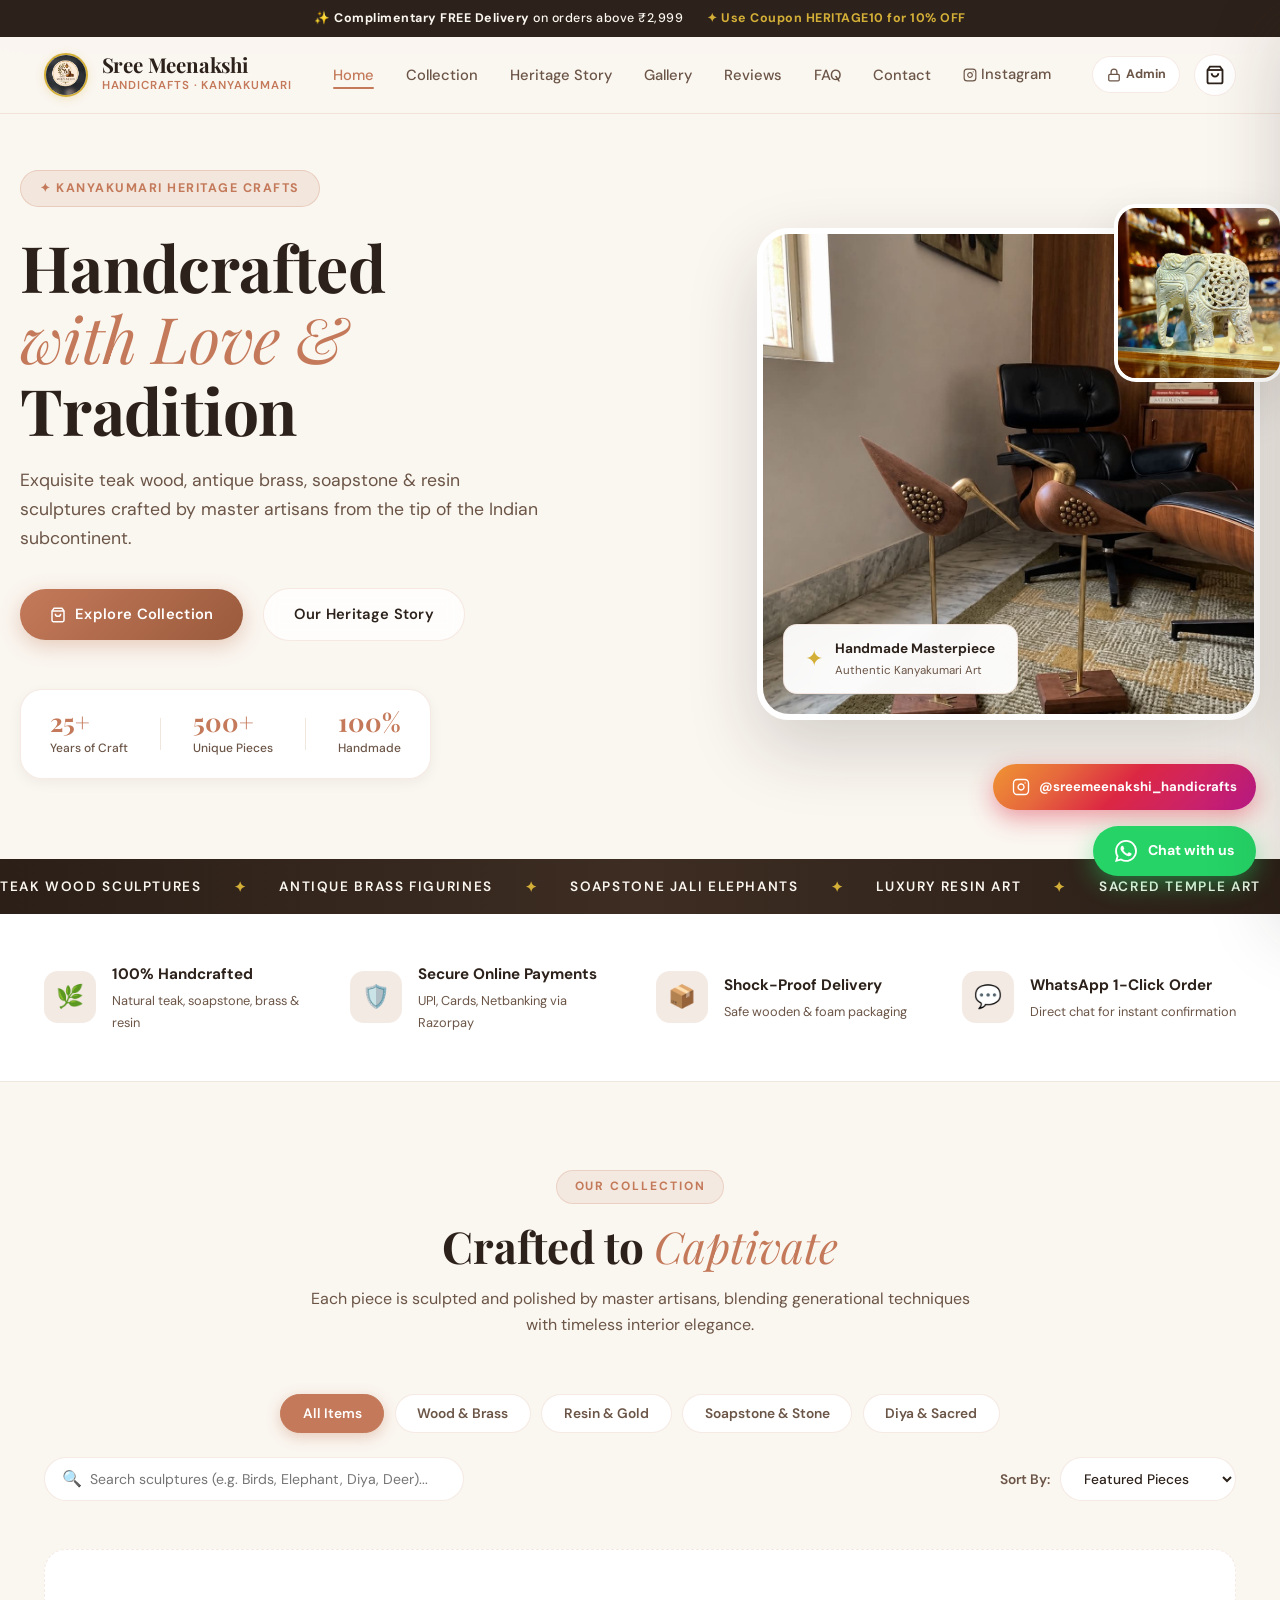
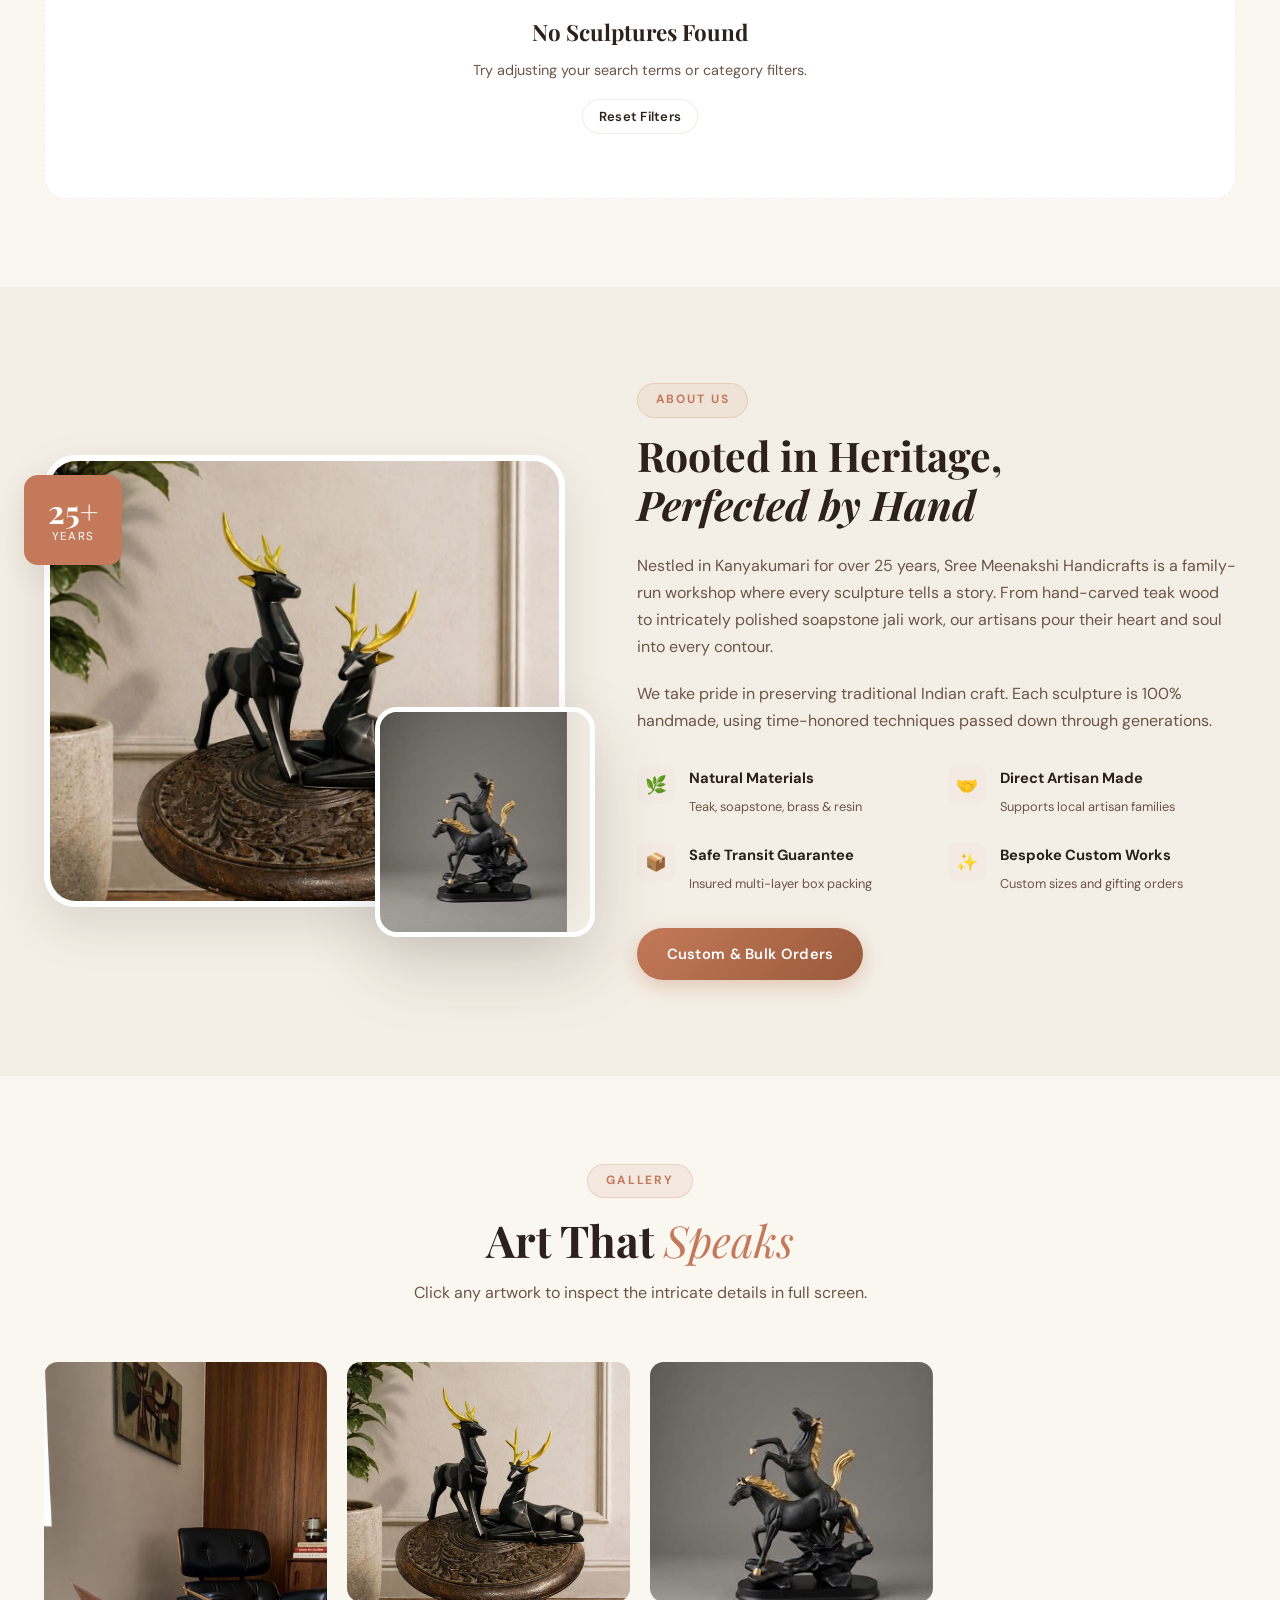
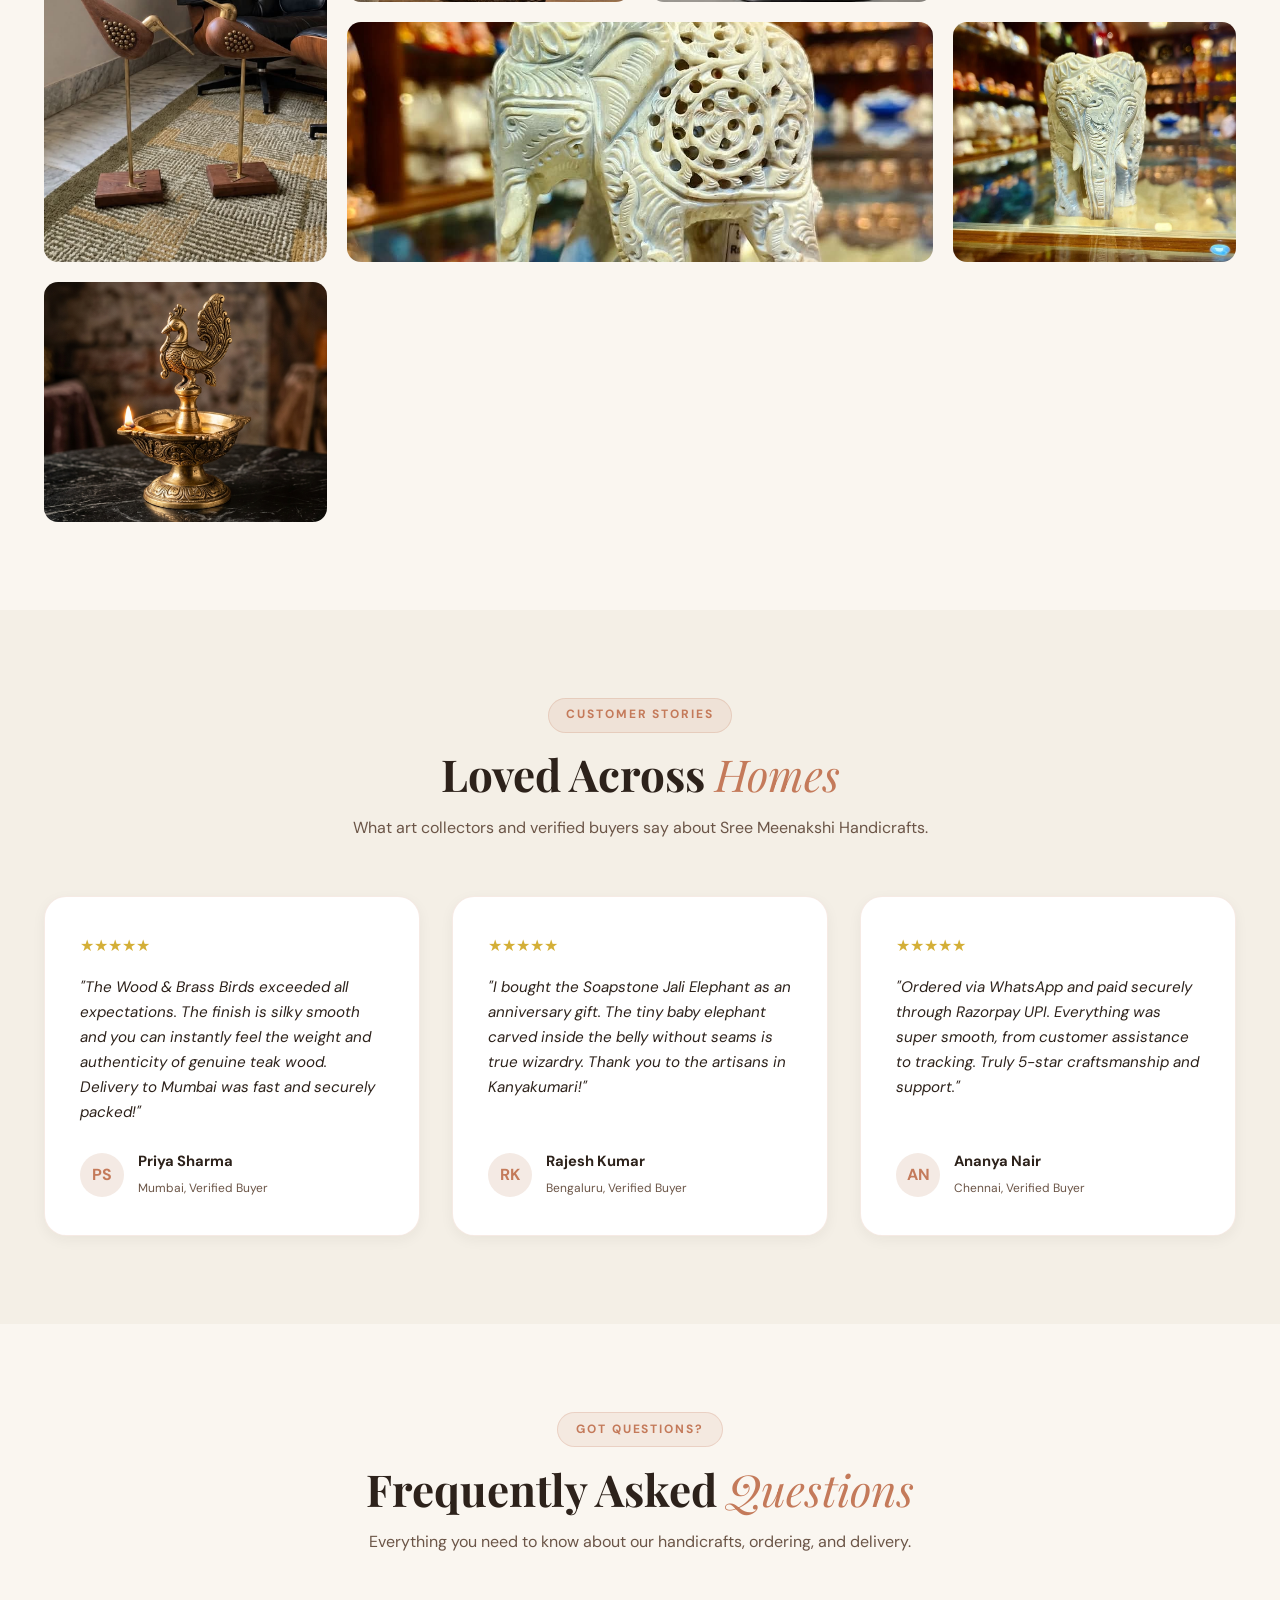
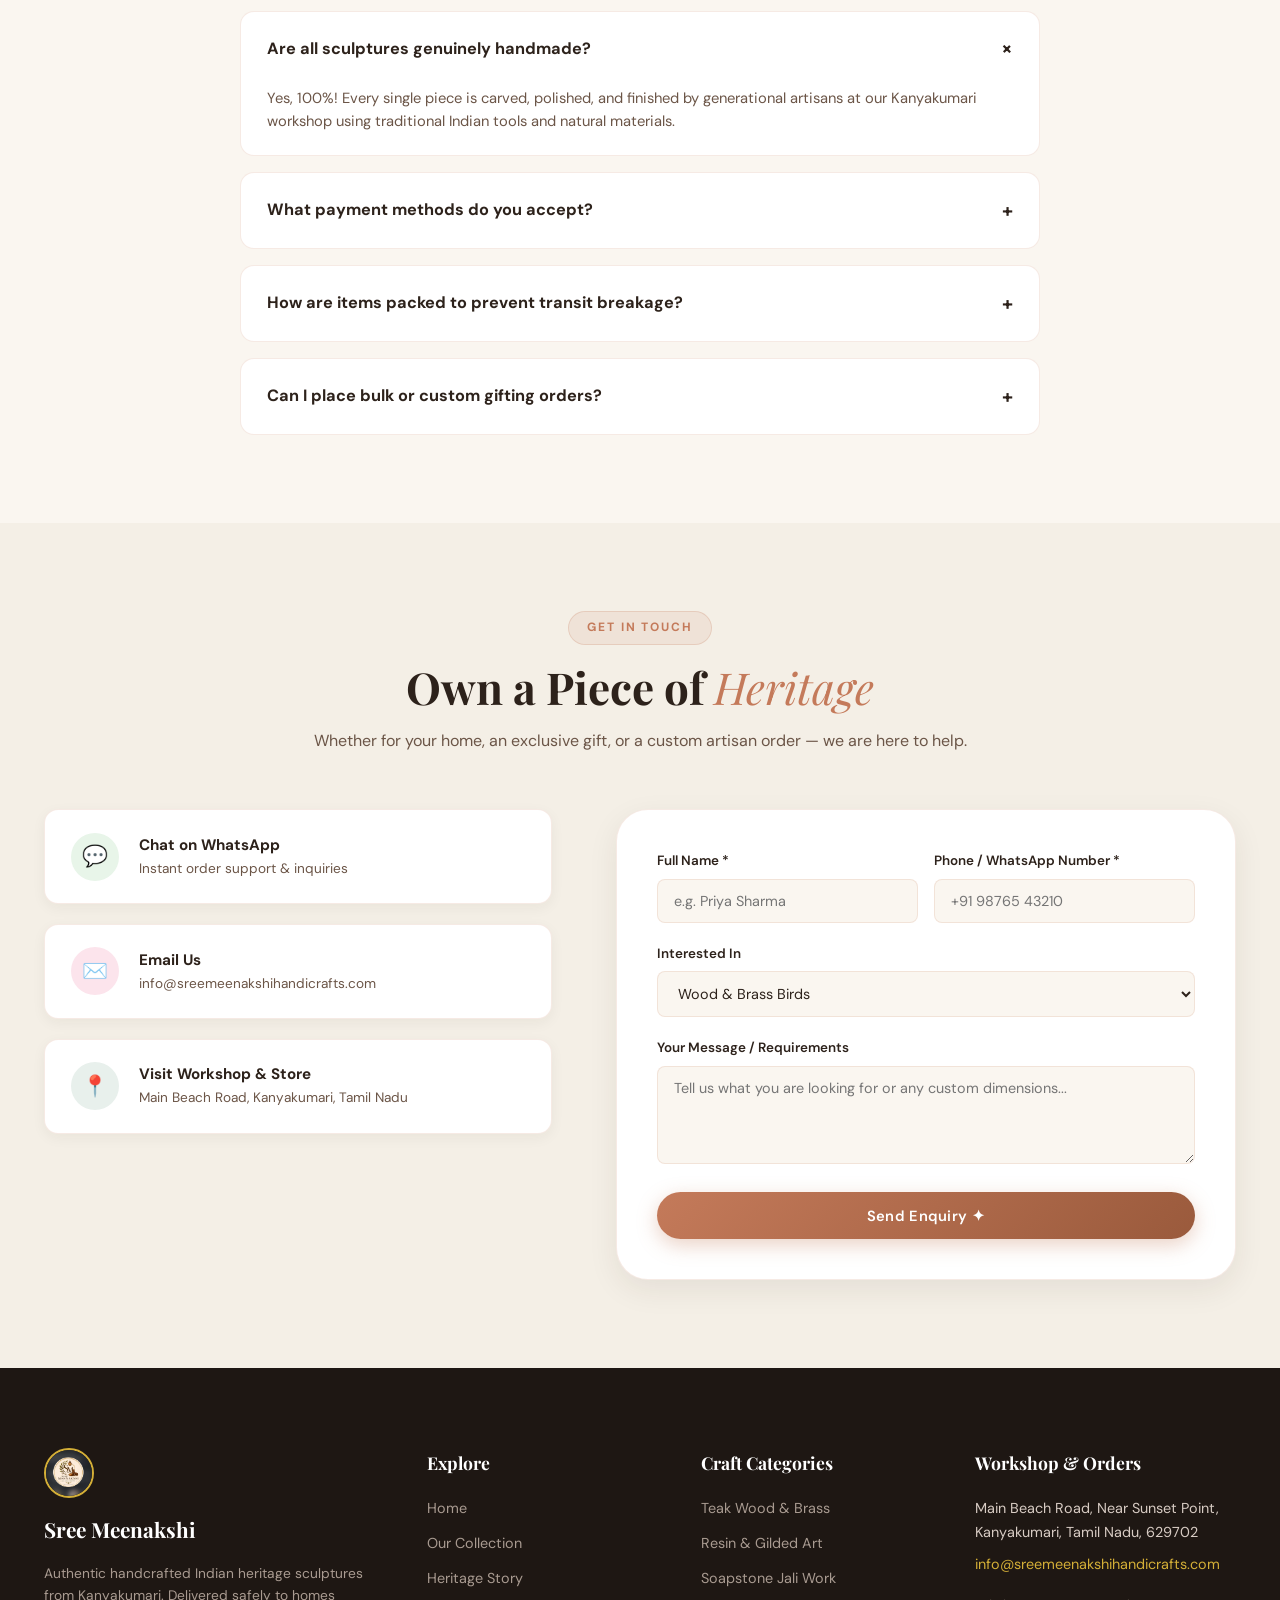
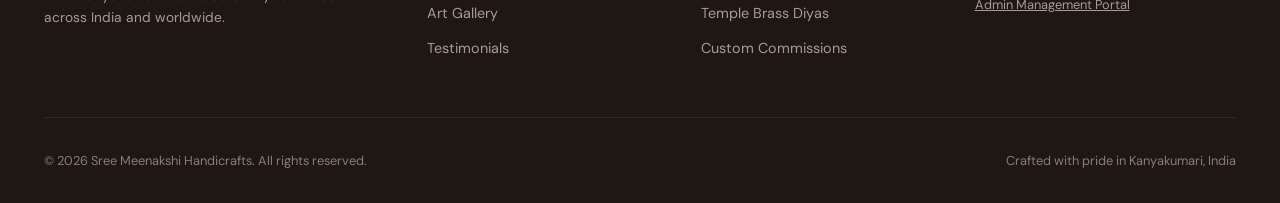
==== commit 3a52cfa4: "Configure API URL and routing for production deployment" ====
--- a/.vercel/output/static/index.html
+++ b/.vercel/output/static/index.html
@@ -863,4 +863,17 @@
 
   <!-- ===== FLOATING WHATSAPP BUTTON ===== -->
   <a href="https://wa.me/919944910653" class="wa-fab" id="waFab" target="_blank" rel="noopener" aria-label="Chat on WhatsApp">
-    <svg viewBox="0 0 24 24"><path d="M17.472 14.382c-.297-.149-1.758-.867-2.03-.967-.273-.099-.471-.148-.67.15-.197.297-.767.966-.94 1.164-.173.199-.347.223-.644.075-.297-.15-1.255-.463-2.39-1.475-.883-.788-1.48-1.761-1.653-2.059-.173-.297-.018-.458.13-.606.134-.133.298-.347.446-.52.149-.174.198-.298.298-.497.099-.198.05-.371-.025-.52-.075-.149-.669-1.612-.916-2.207-.242-.579-.487-.5-.669-.51-.173-.008-.371-.01-.57-.01-.198 0-.52.074-.792.372-.272.297-1.04 1.016-1.04 2.479 0 1.462 1.065 2.875 1.213 3.074.149.198 2.096 3.2 5.077 4.487.709.306 1.262.489 1.694.625.712.227 1.36.195 1.871.118.571-.085 1.758-.719 2.006-1.413.248-.694.248-1.289.173-1.413-.074-.124-.272-.198-.57-.347m-5.421 7.403h-.004a9.87 9.87 0 01-5.031-1.378l-.361-.214-3.741.982.998-3.648-.235-.374a9.86 9.86 0 01-1.51-5.26c.001-5.45 4.436-9.884 9.888-9.884 2.64 0 5.122 1.03 6.988 2.898a9.825 9.825 0 012.893 6.994c-.003 5.45-4.437 9.884-9.885 9.884m8.413-18.297A11.815 11.815 0 0012.05 0C5.495 0 .16 5.335.157 11.892c0 2.096.547 4.142 1.588 5.945L.057 24l6.305-1.654a11.882 11.882 0 005.683 1.448h.005c6.554 0 11.89-5.335 11.893-+    <svg viewBox="0 0 24 24"><path d="M17.472 14.382c-.297-.149-1.758-.867-2.03-.967-.273-.099-.471-.148-.67.15-.197.297-.767.966-.94 1.164-.173.199-.347.223-.644.075-.297-.15-1.255-.463-2.39-1.475-.883-.788-1.48-1.761-1.653-2.059-.173-.297-.018-.458.13-.606.134-.133.298-.347.446-.52.149-.174.198-.298.298-.497.099-.198.05-.371-.025-.52-.075-.149-.669-1.612-.916-2.207-.242-.579-.487-.5-.669-.51-.173-.008-.371-.01-.57-.01-.198 0-.52.074-.792.372-.272.297-1.04 1.016-1.04 2.479 0 1.462 1.065 2.875 1.213 3.074.149.198 2.096 3.2 5.077 4.487.709.306 1.262.489 1.694.625.712.227 1.36.195 1.871.118.571-.085 1.758-.719 2.006-1.413.248-.694.248-1.289.173-1.413-.074-.124-.272-.198-.57-.347m-5.421 7.403h-.004a9.87 9.87 0 01-5.031-1.378l-.361-.214-3.741.982.998-3.648-.235-.374a9.86 9.86 0 01-1.51-5.26c.001-5.45 4.436-9.884 9.888-9.884 2.64 0 5.122 1.03 6.988 2.898a9.825 9.825 0 012.893 6.994c-.003 5.45-4.437 9.884-9.885 9.884m8.413-18.297A11.815 11.815 0 0012.05 0C5.495 0 .16 5.335.157 11.892c0 2.096.547 4.142 1.588 5.945L.057 24l6.305-1.654a11.882 11.882 0 005.683 1.448h.005c6.554 0 11.89-5.335 11.893-11.893a11.821 11.821 0 00-3.48-8.413z"/></svg>
+    <span>Chat with us</span>
+  </a>
+
+  <!-- ===== TOAST NOTIFICATION CONTAINER ===== -->
+  <div class="toast-container" id="toastContainer"></div>
+
+  
+
+  <!-- ===== APP SCRIPT ===== -->
+  <script>window.API_BASE_URL = (window.location.hostname === 'localhost' || window.location.hostname === '127.0.0.1') ? 'http://localhost:3001' : 'https://krishika-api.onrender.com';</script>
+  <script src="app.js"></script>
+</body>
+</html>
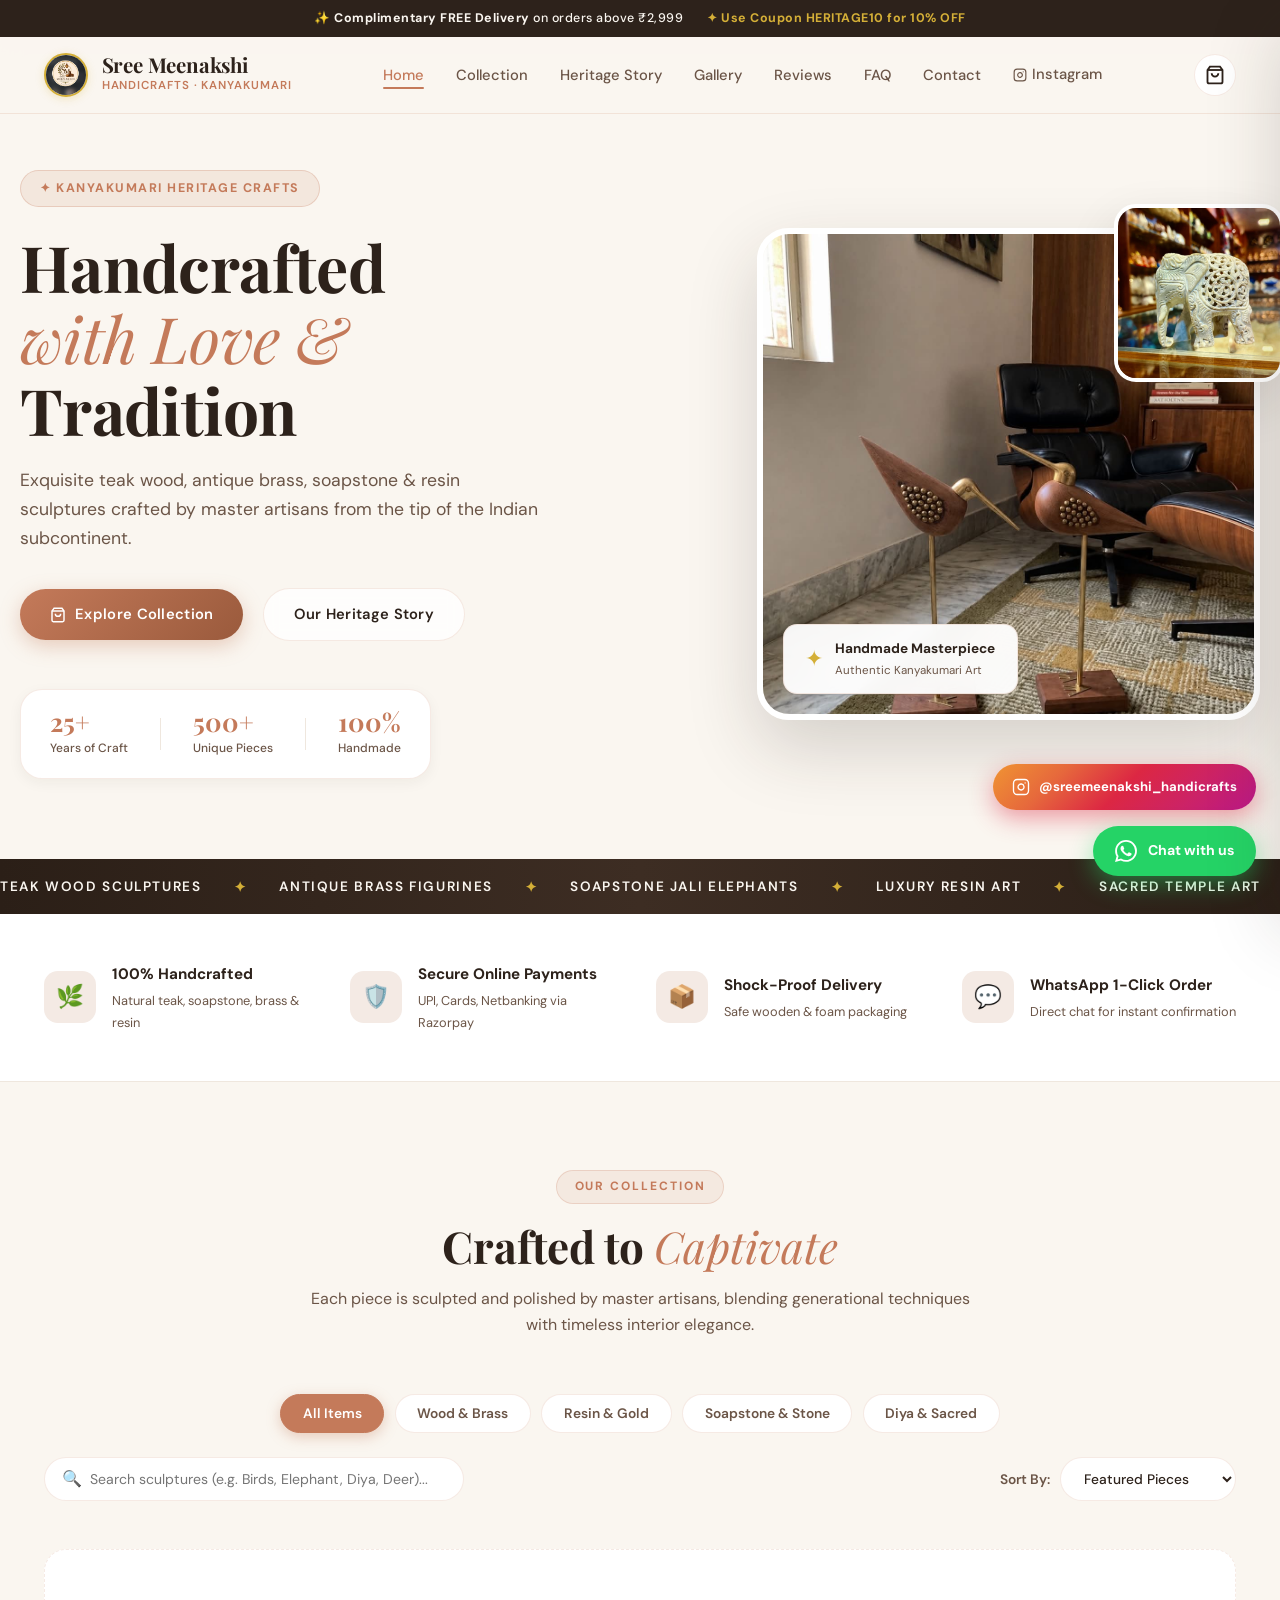
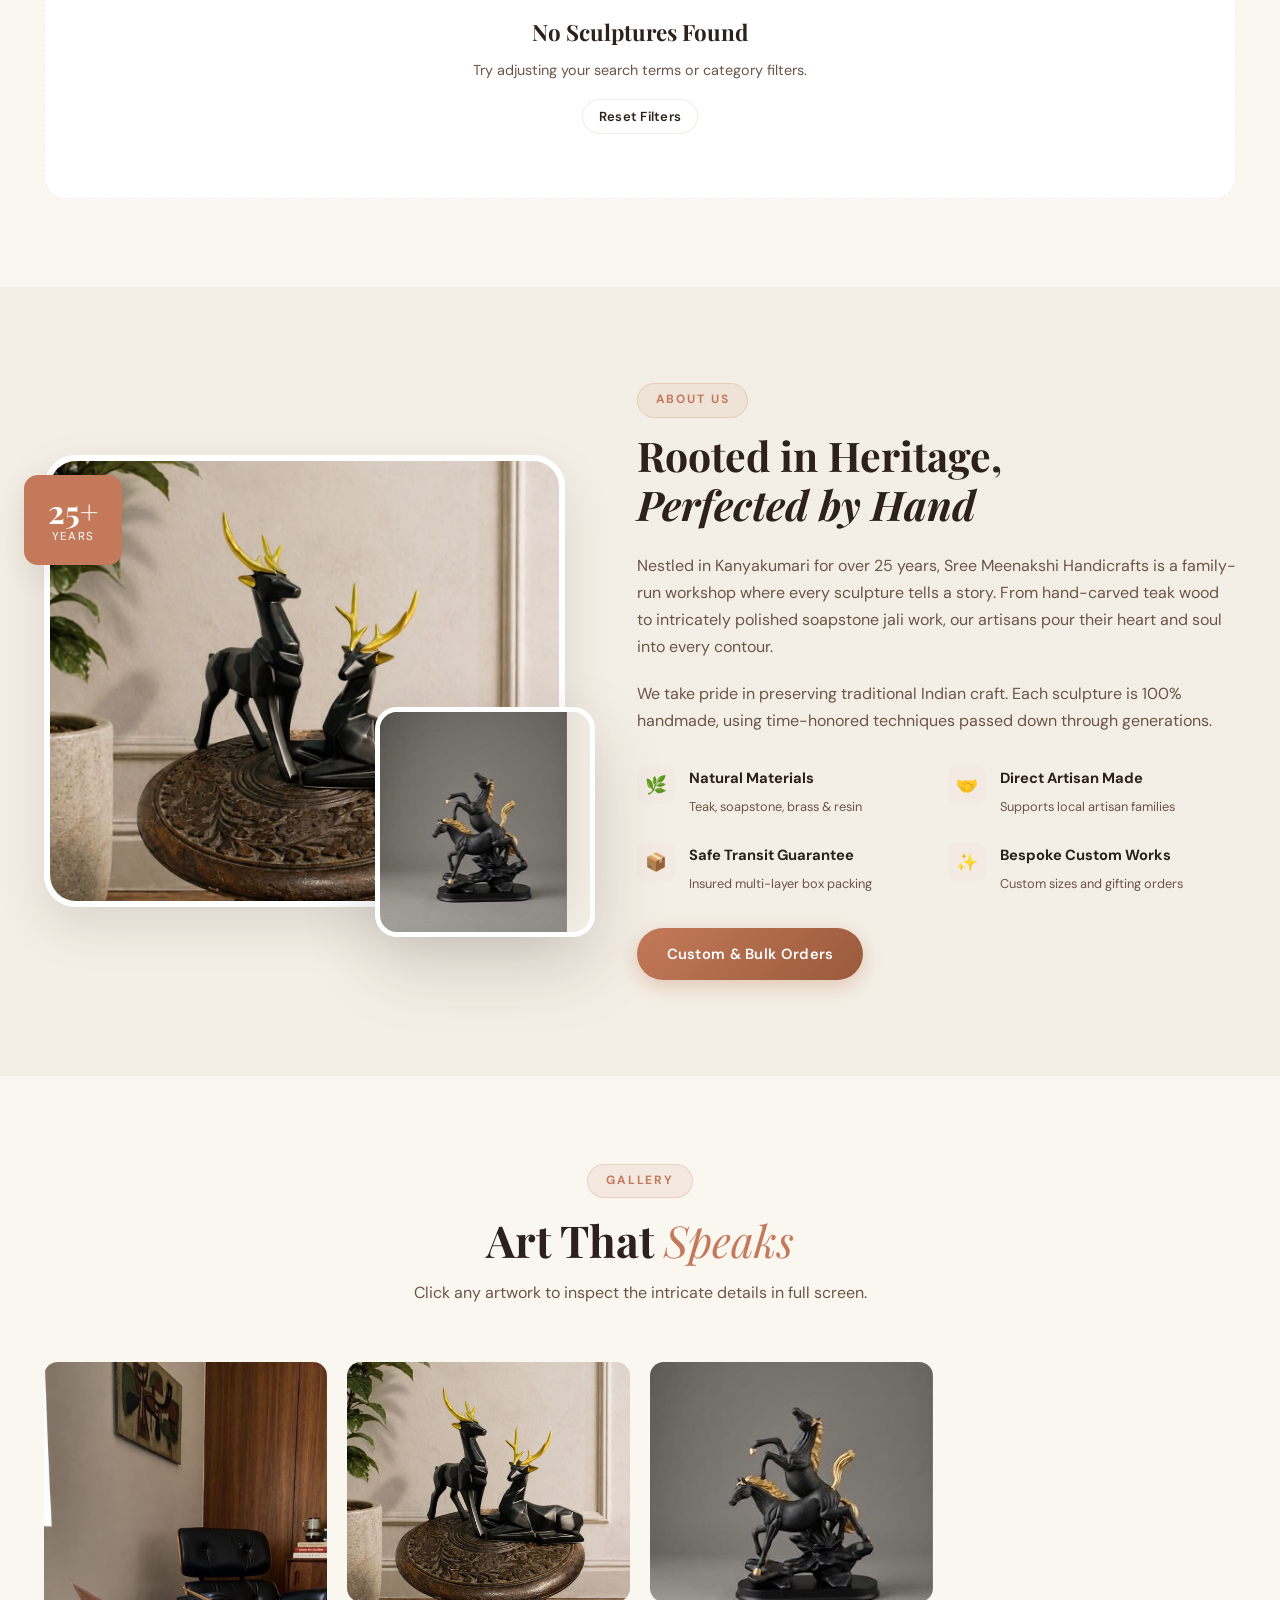
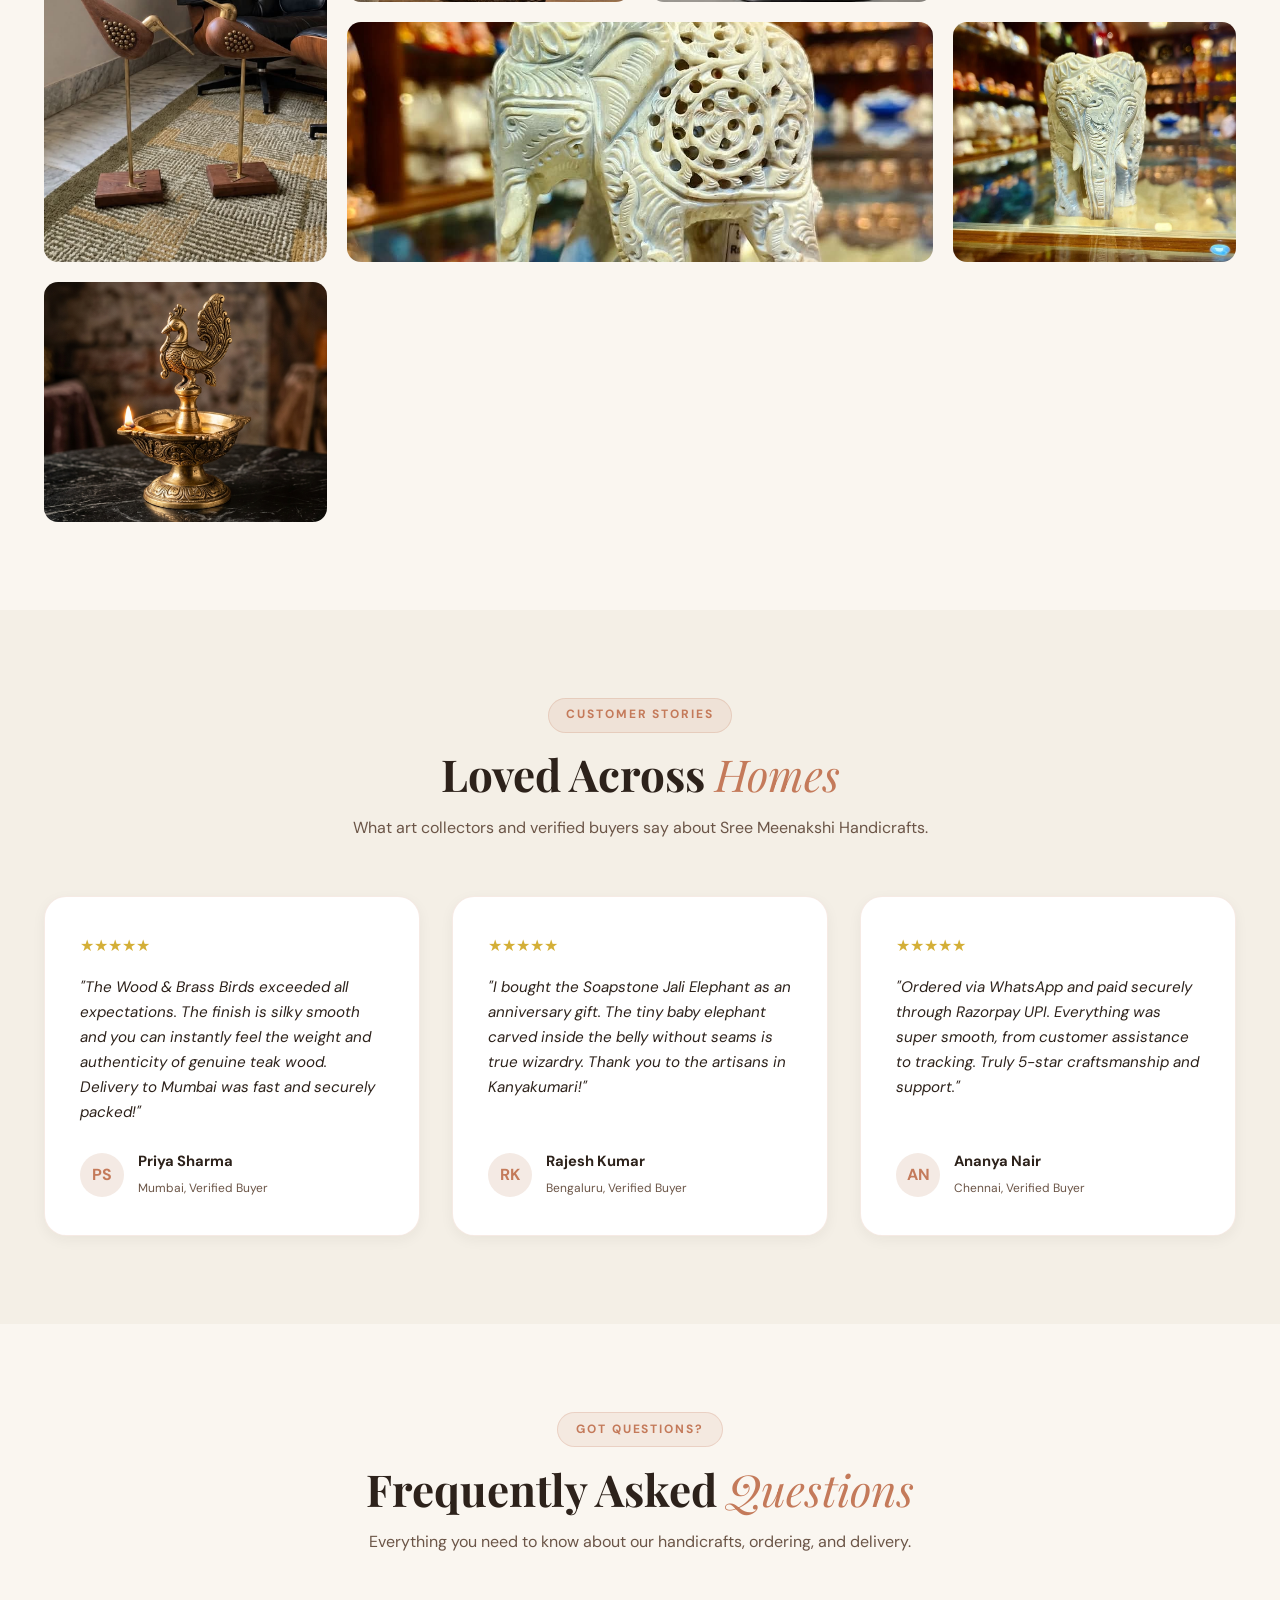
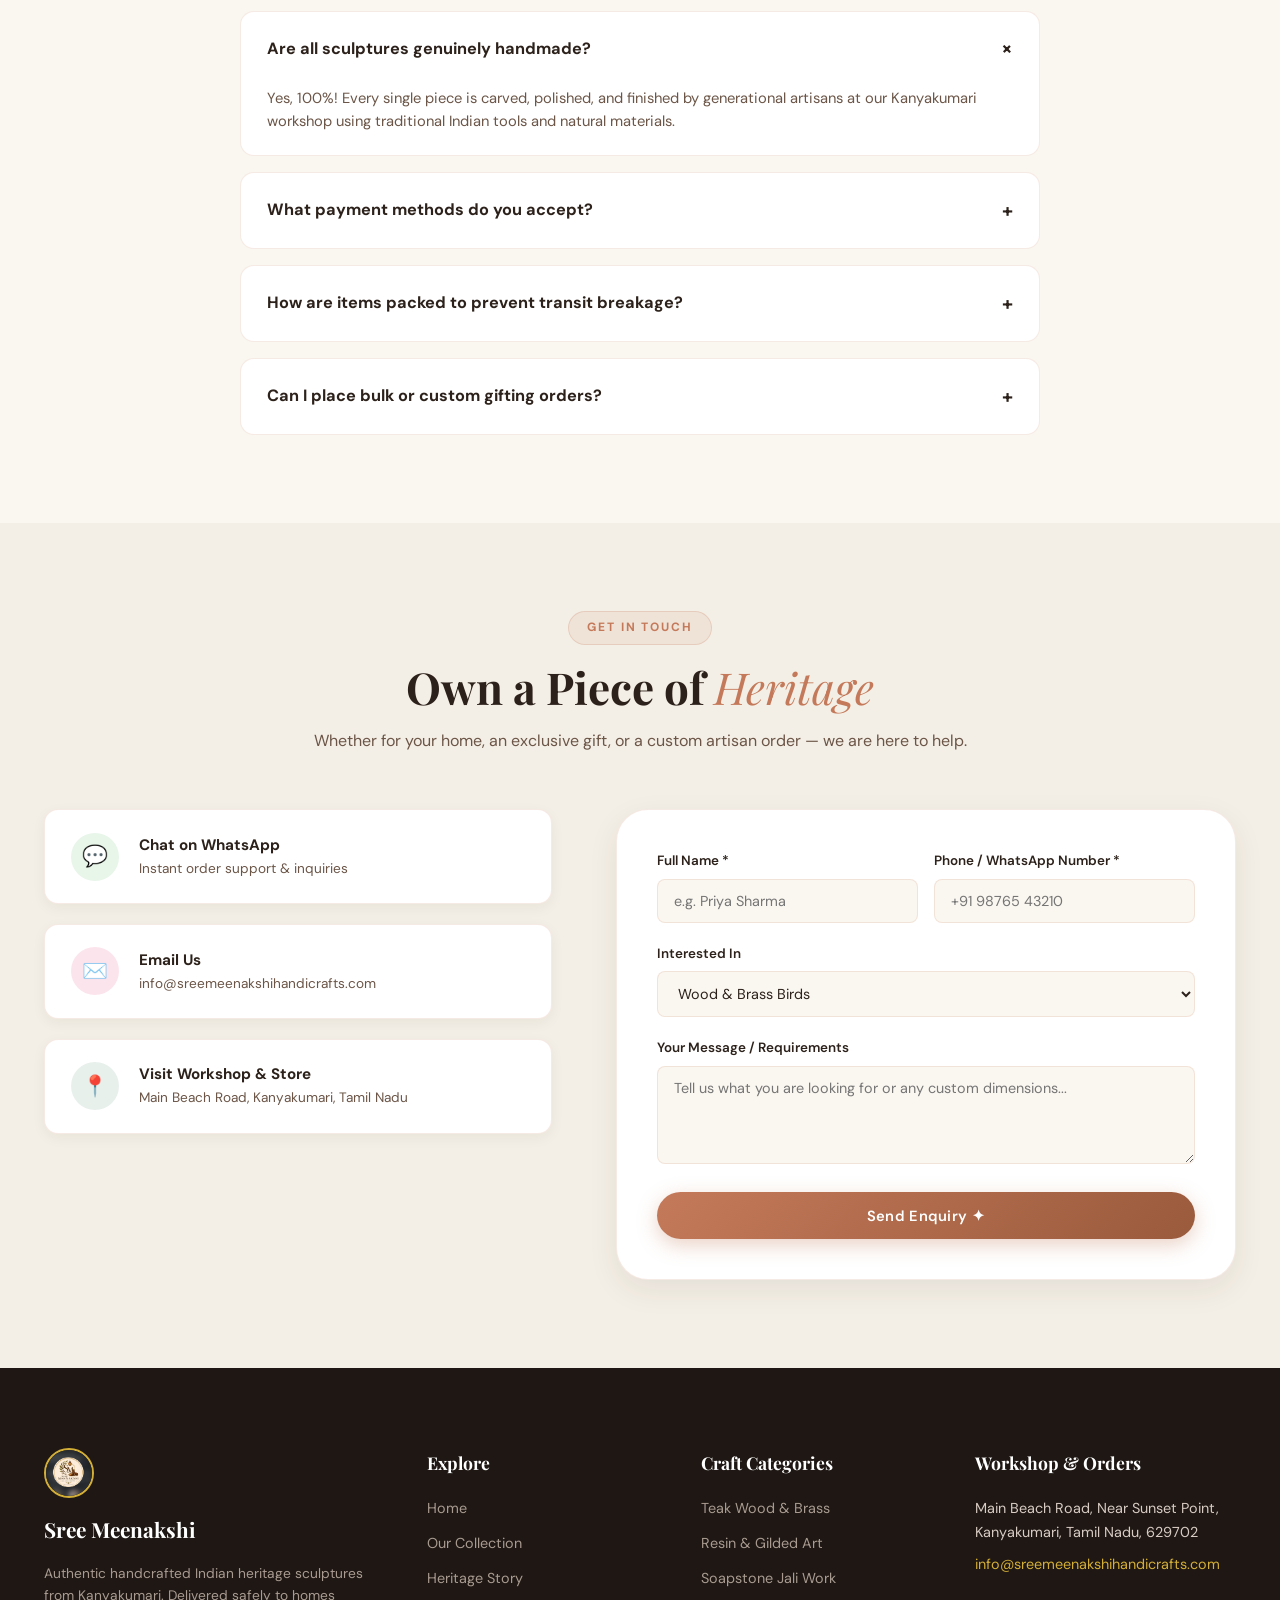
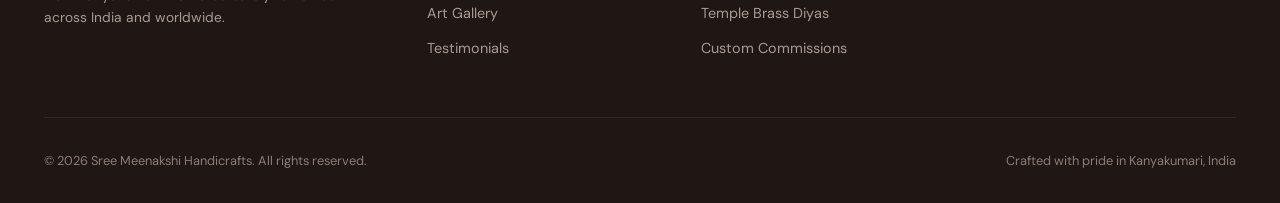
==== commit 8402631f: "Remove admin links and icon from public customer UI" ====
--- a/.vercel/output/static/index.html
+++ b/.vercel/output/static/index.html
@@ -186,12 +186,6 @@
 
         <!-- Nav Action Buttons -->
         <div class="nav-actions">
-          <!-- Admin Portal Link -->
-          <a href="admin.html" class="nav-admin-link" title="Open Admin Portal">
-            <svg width="14" height="14" viewBox="0 0 24 24" fill="none" stroke="currentColor" stroke-width="2.2"><rect x="3" y="11" width="18" height="11" rx="2" ry="2"></rect><path d="M7 11V7a5 5 0 0 1 10 0v4"></path></svg>
-            Admin
-          </a>
-
           <!-- Cart Trigger Button -->
           <button class="nav-icon-btn" onclick="openCart()" aria-label="View Shopping Cart" id="cartTriggerBtn">
             <svg width="20" height="20" viewBox="0 0 24 24" fill="none" stroke="currentColor" stroke-width="2.2"><path d="M6 2L3 6v14a2 2 0 002 2h14a2 2 0 002-2V6l-3-4z"/><line x1="3" y1="6" x2="21" y2="6"/><path d="M16 10a4 4 0 01-8 0"/></svg>
@@ -215,8 +209,7 @@
         <a href="#faq" class="mobile-nav-link" onclick="document.getElementById('mobileNavDrawer').classList.remove('open')">FAQ</a>
         <a href="#contact" class="mobile-nav-link" onclick="document.getElementById('mobileNavDrawer').classList.remove('open')">Contact</a>
         <a href="https://www.instagram.com/sreemeenakshi_handicrafts/" class="mobile-nav-link" target="_blank" rel="noopener" style="display:flex;align-items:center;gap:0.5rem;">📸 @sreemeenakshi_handicrafts</a>
-        <a href="admin.html" class="mobile-nav-link" style="color:var(--color-terracotta);">🔒 Admin Dashboard</a>
-      </div>
+        </div>
     </nav>
   </header>
 
@@ -659,9 +652,7 @@
           <h4>Workshop &amp; Orders</h4>
           <p>Main Beach Road, Near Sunset Point,<br />Kanyakumari, Tamil Nadu, 629702</p>
           <p style="margin-top:0.5rem;color:#D4AF37;">info@sreemeenakshihandicrafts.com</p>
-          <div style="margin-top:1rem;">
-            <a href="admin.html" style="color:#A99B91;font-size:0.8rem;text-decoration:underline;">Admin Management Portal</a>
-          </div>
+          
         </div>
       </div>
 
@@ -873,7 +864,7 @@
   
 
   <!-- ===== APP SCRIPT ===== -->
-  <script>window.API_BASE_URL = (window.location.hostname === 'localhost' || window.location.hostname === '127.0.0.1') ? 'http://localhost:3001' : 'https://krishika-api.onrender.com';</script>
+  <script>window.API_BASE_URL = (window.location.hostname === 'localhost' || window.location.hostname === '127.0.0.1') ? 'http://localhost:3001' : 'https://ks-backend-px5f.onrender.com';</script>
   <script src="app.js"></script>
 </body>
 </html>
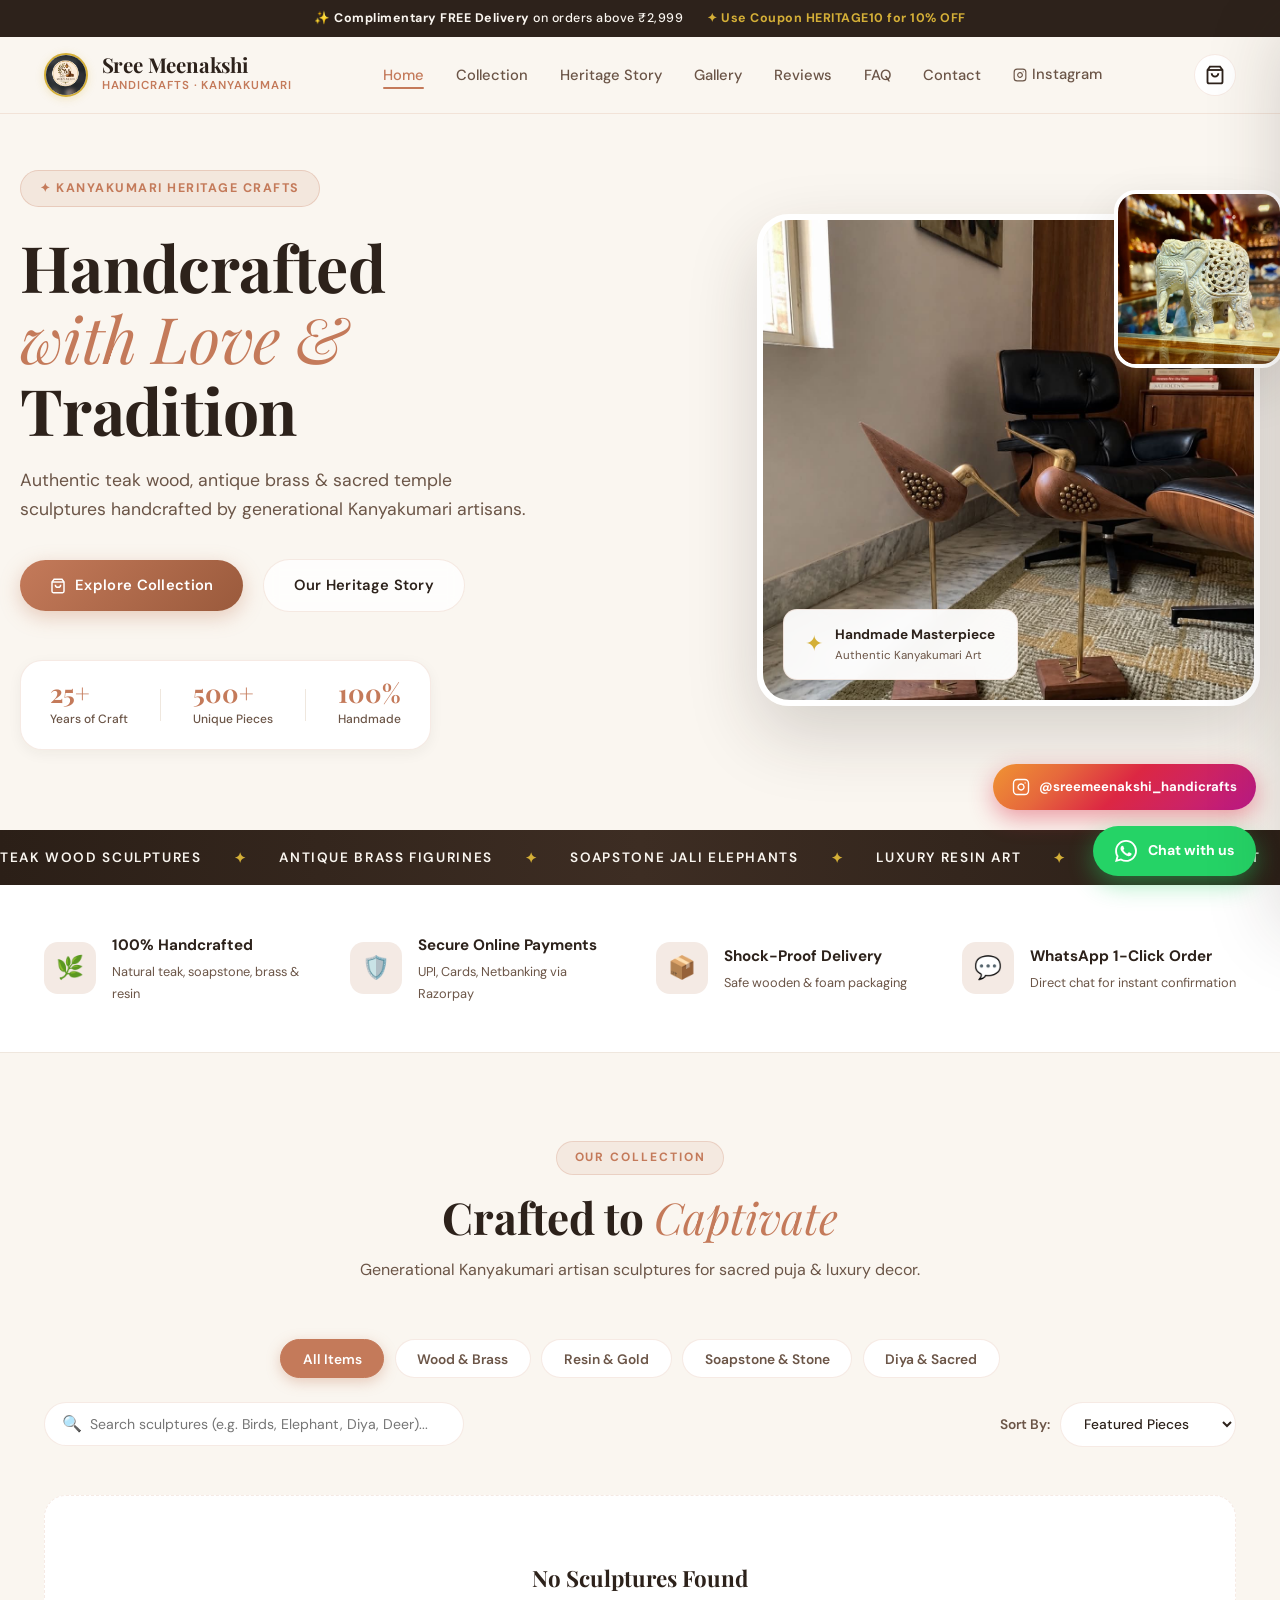
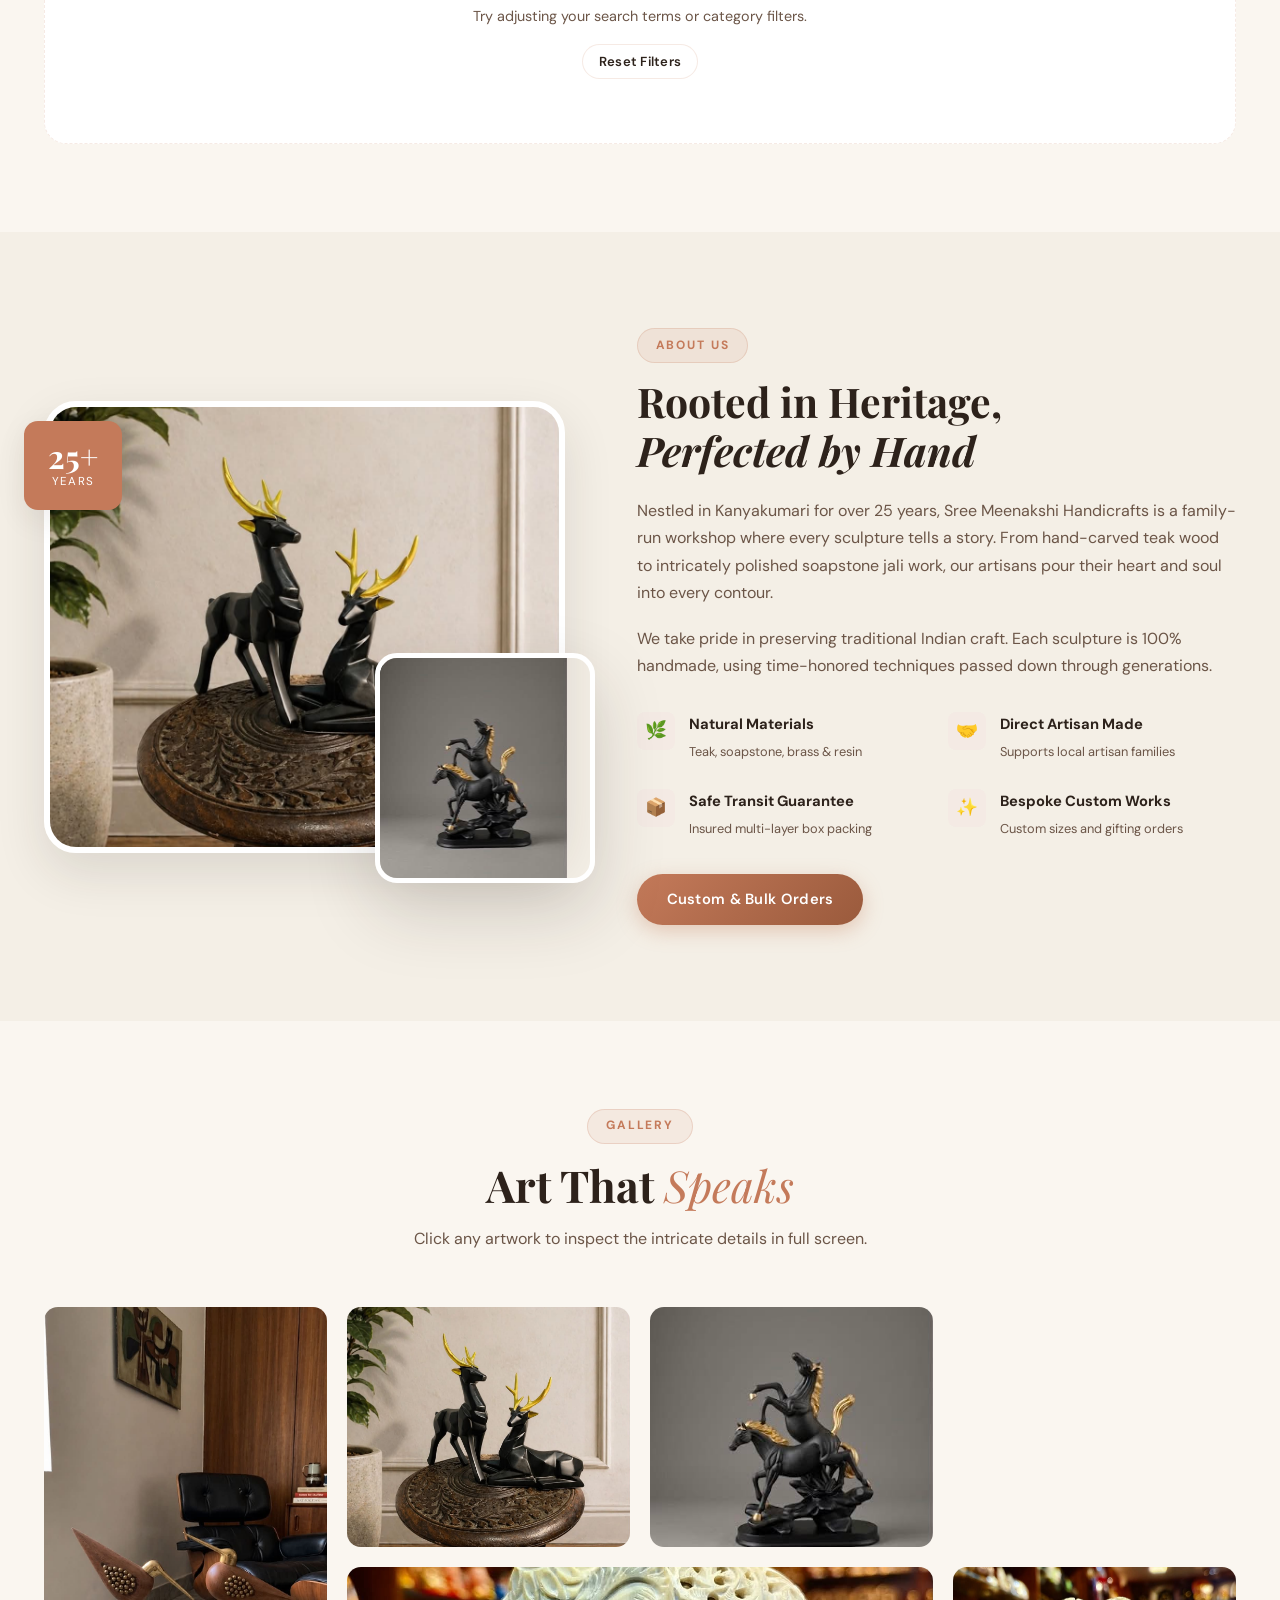
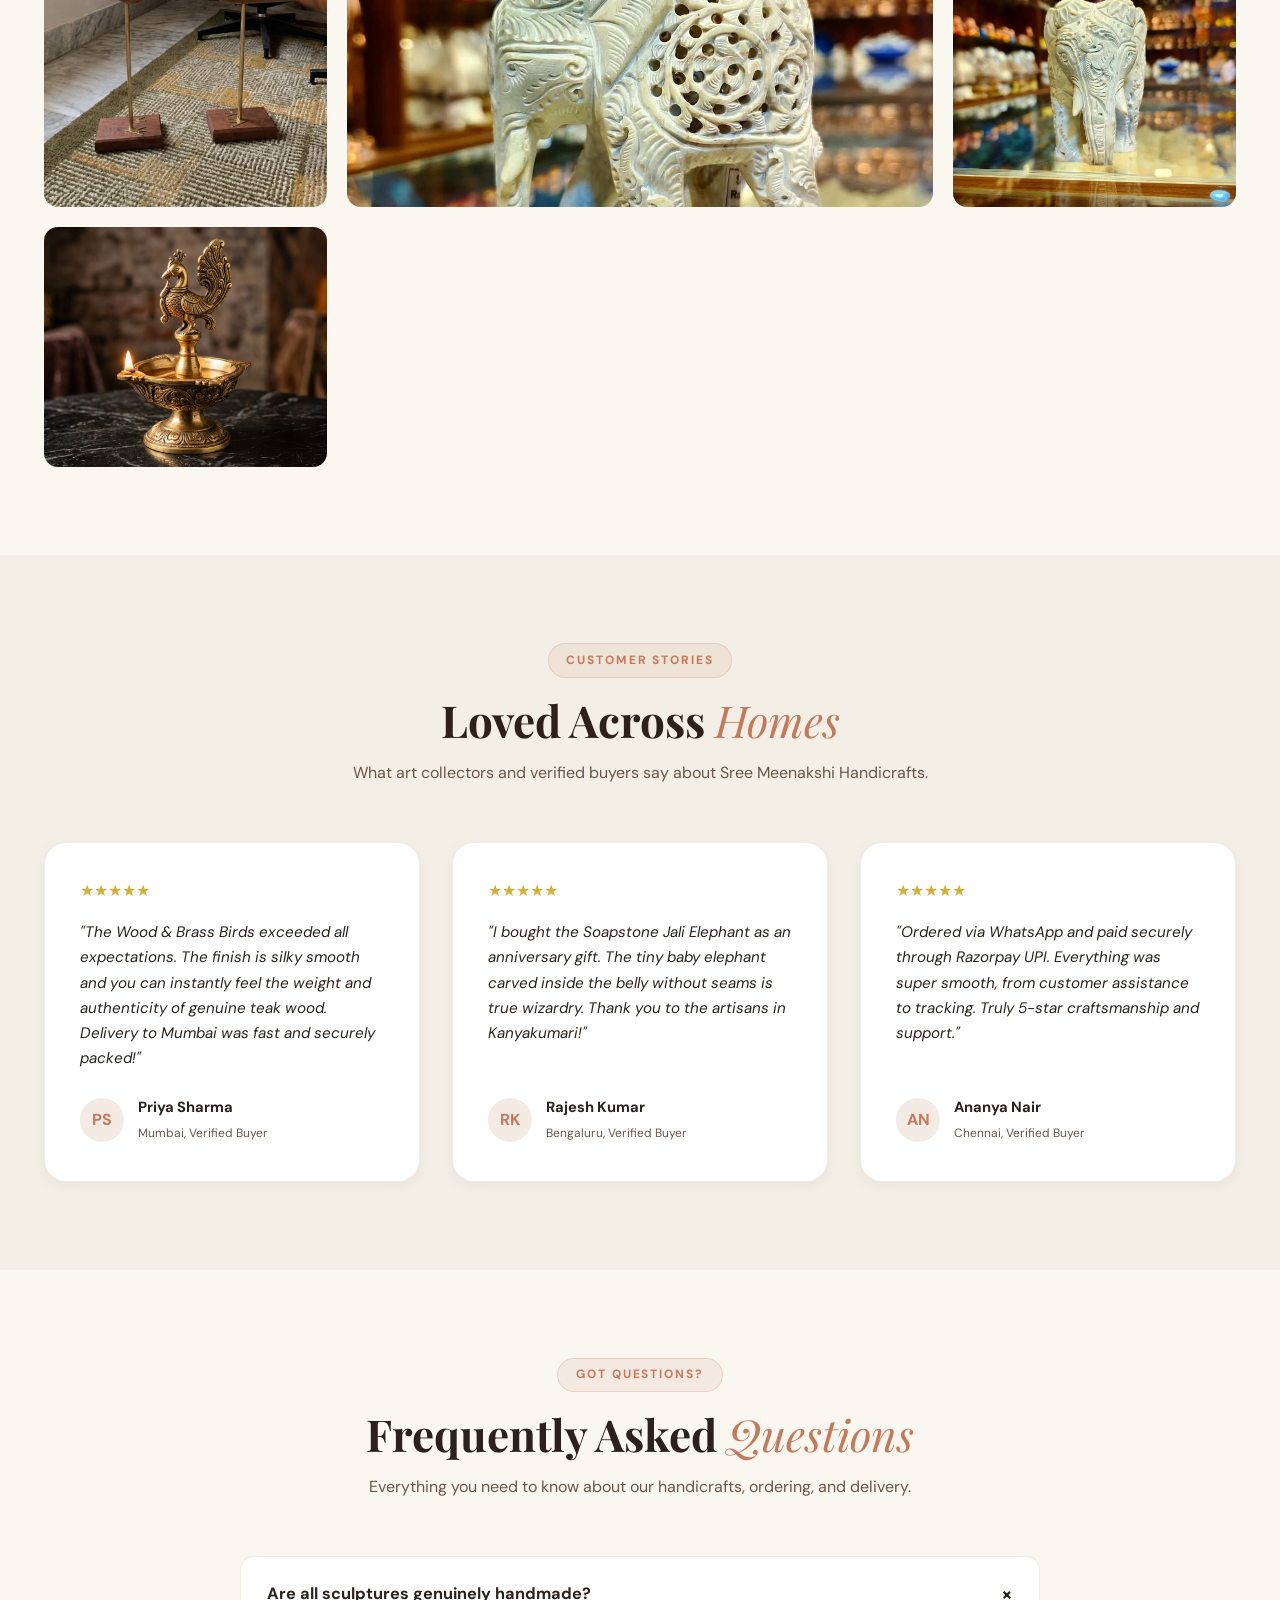
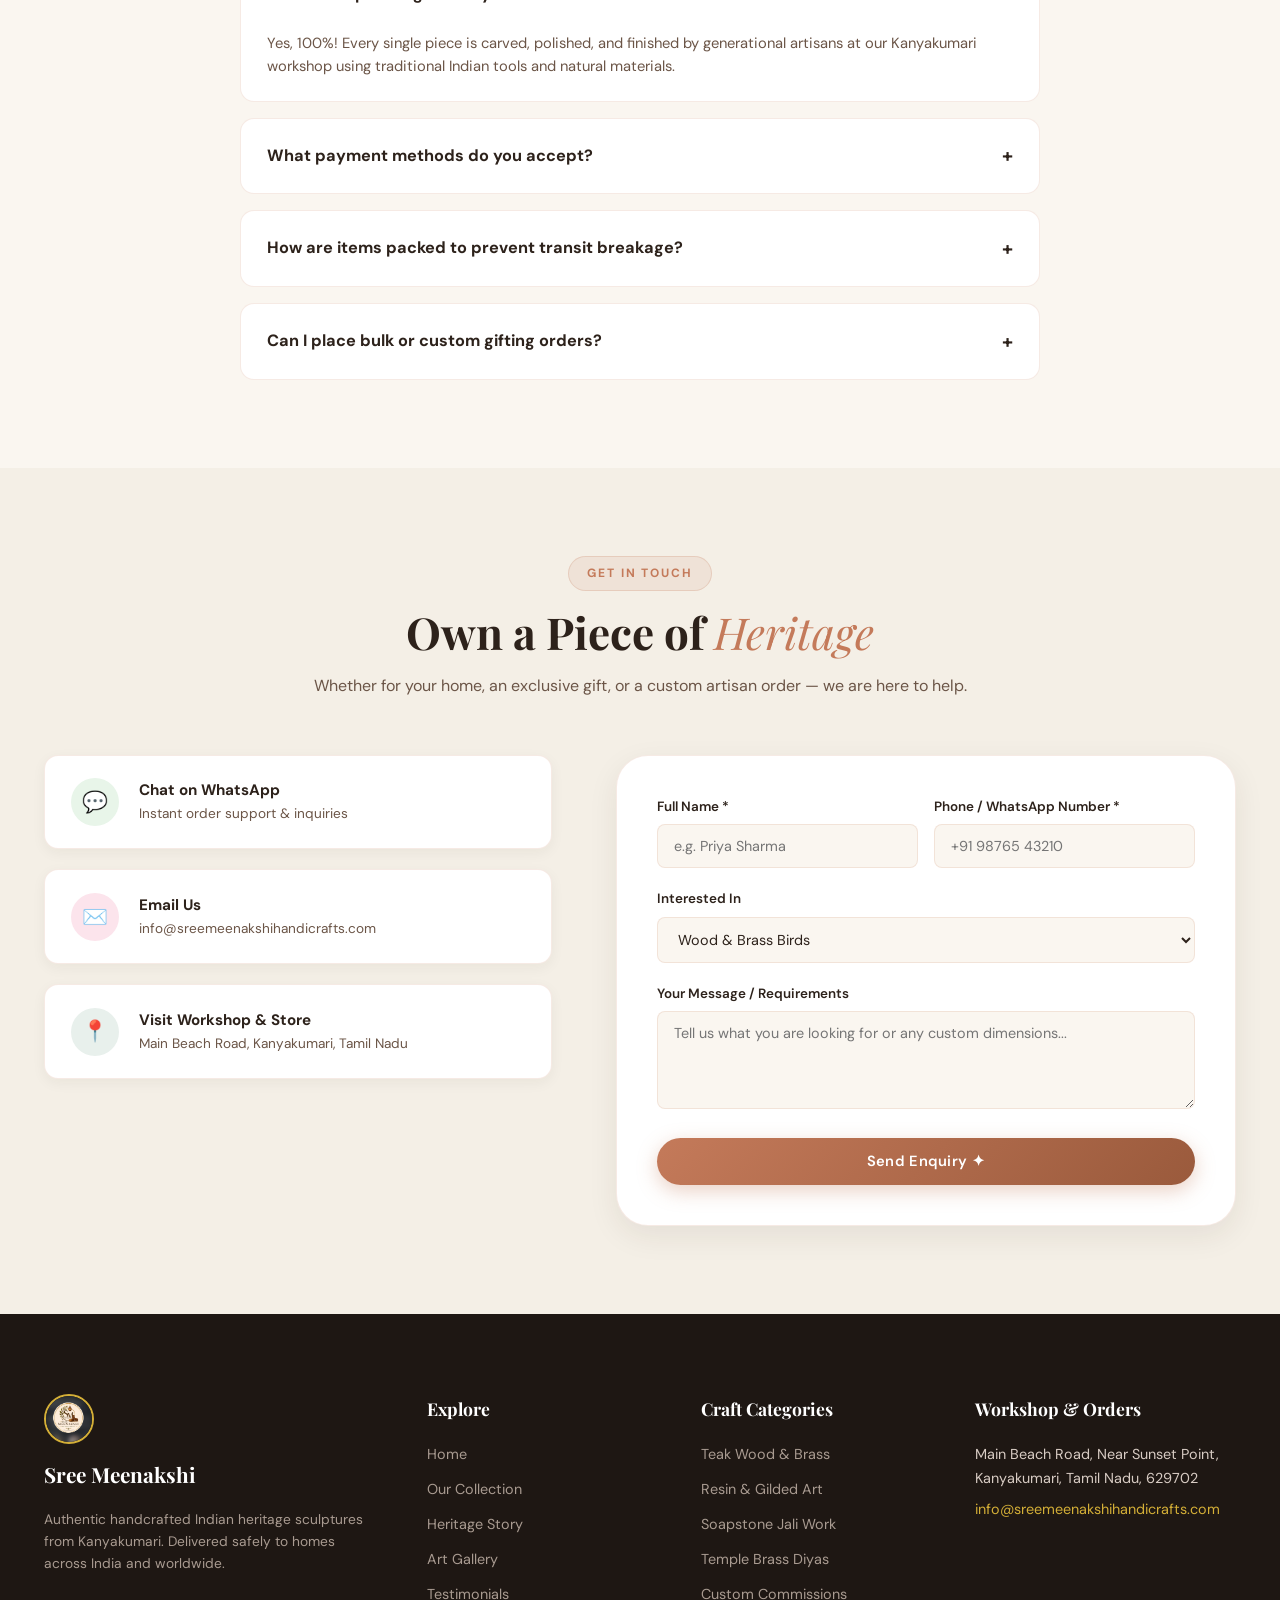
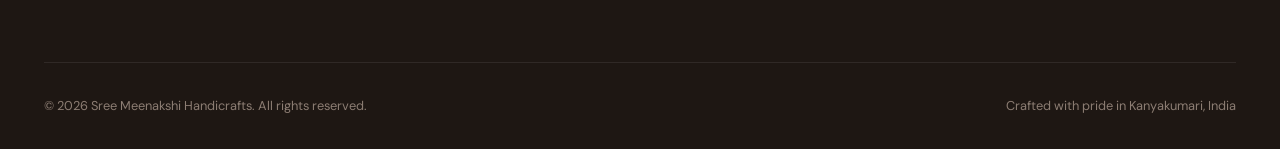
==== commit 4e5394cd: "Streamline homepage copy, reduce text density, and add visual pillar cards" ====
--- a/.vercel/output/static/index.html
+++ b/.vercel/output/static/index.html
@@ -3,7 +3,7 @@
 <head>
   <!-- ===== PRIMARY SEO META TAGS ===== -->
   <meta charset="UTF-8" />
-  <meta name="viewport" content="width=device-width, initial-scale=1.0" />
+  <meta name="viewport" content="width=device-width, initial-scale=1.0, maximum-scale=5.0, viewport-fit=cover" />
   <title>Sree Meenakshi Handicrafts | Buy Authentic Kanyakumari Sculptures &amp; Art Online</title>
   <meta name="description" content="Shop authentic Kanyakumari handcrafted sculptures online at Sree Meenakshi Handicrafts. Teak wood idols, antique brass diyas, soapstone jali elephants, and luxury resin home decor. Free shipping &amp; secure delivery across India." />
   <meta name="keywords" content="sree meenakshi handicrafts, sreemeenakshi shop, kanyakumari handicrafts online, buy handicrafts online india, teak wood ganesha sculpture, antique brass peacock diya, soapstone elephant jali work, resin animal sculptures, tamil nadu handicrafts, temple art idols online, indian heritage home decor, handcrafted statues kanyakumari" />
@@ -150,6 +150,44 @@
 
   <!-- ===== RAZORPAY PAYMENT GATEWAY SDK ===== -->
   <script src="https://checkout.razorpay.com/v1/checkout.js"></script>
+
+  <!-- ===== ANTI-THIRD-PARTY BADGE KILLER ===== -->
+  <script>
+    (function() {
+      function removeBadges() {
+        document.querySelectorAll('iframe, div, a, button, span, netlify-drawer, [data-netlify-drawer]').forEach(el => {
+          const text = (el.innerText || el.textContent || '').toLowerCase();
+          const src = (el.getAttribute('src') || '').toLowerCase();
+          const id = (el.getAttribute('id') || '').toLowerCase();
+          const cls = (el.getAttribute('class') || '').toLowerCase();
+          const href = (el.getAttribute('href') || '').toLowerCase();
+
+          if (
+            text.includes('powered by netlify') ||
+            text.includes('netlify') && (cls.includes('badge') || id.includes('badge') || el.style.position === 'fixed') ||
+            src.includes('netlify') ||
+            id.includes('netlify') ||
+            cls.includes('netlify') ||
+            href.includes('netlify.com')
+          ) {
+            el.remove();
+          }
+        });
+      }
+
+      // Run on DOM events
+      document.addEventListener('DOMContentLoaded', removeBadges);
+      window.addEventListener('load', removeBadges);
+      setInterval(removeBadges, 200);
+
+      // Mutation Observer for instant kill
+      const obs = new MutationObserver(removeBadges);
+      if (document.documentElement) {
+        obs.observe(document.documentElement, { childList: true, subtree: true });
+      }
+    })();
+  </script>
+
 </head>
 <body>
 
@@ -219,7 +257,7 @@
       <div class="hero-content">
         <span class="hero-pill">✦ Kanyakumari Heritage Crafts</span>
         <h1 class="hero-title">Handcrafted<br /><em>with Love &amp;</em><br />Tradition</h1>
-        <p class="hero-sub">Exquisite teak wood, antique brass, soapstone &amp; resin sculptures crafted by master artisans from the tip of the Indian subcontinent.</p>
+        <p class="hero-sub">Authentic teak wood, antique brass &amp; sacred temple sculptures handcrafted by generational Kanyakumari artisans.</p>
         
         <div class="hero-actions">
           <a href="#products" class="btn btn-primary" id="heroShopBtn">
@@ -322,7 +360,7 @@
         <div class="section-head">
           <span class="label-pill">Our Collection</span>
           <h2 class="section-title">Crafted to <em>Captivate</em></h2>
-          <p class="section-desc">Each piece is sculpted and polished by master artisans, blending generational techniques with timeless interior elegance.</p>
+          <p class="section-desc">Generational Kanyakumari artisan sculptures for sacred puja &amp; luxury decor.</p>
         </div>
 
         <div class="catalog-controls">
--- a/.vercel/output/static/styles.css
+++ b/.vercel/output/static/styles.css
@@ -2663,3 +2663,229 @@
   }
 }
 
+
+
+/* Permanently block any Netlify preview badges / drawers / branding */
+[id*="netlify"],
+[class*="netlify"],
+[data-netlify-drawer],
+[data-testid*="feedback"],
+[data-testid*="drawer"],
+iframe[src*="netlify"] {
+  display: none !important;
+  visibility: hidden !important;
+  opacity: 0 !important;
+  pointer-events: none !important;
+  height: 0 !important;
+  width: 0 !important;
+  z-index: -9999 !important;
+}
+
+
+/* Absolute suppression of any Netlify badge / drawer */
+iframe[src*="netlify"],
+netlify-drawer,
+[data-netlify-drawer],
+[id*="netlify"],
+[class*="netlify"],
+a[href*="netlify.com"],
+div[class*="feedback-badge"],
+div[id*="feedback-badge"] {
+  display: none !important;
+  visibility: hidden !important;
+  opacity: 0 !important;
+  pointer-events: none !important;
+  transform: scale(0) !important;
+  width: 0 !important;
+  height: 0 !important;
+  position: absolute !important;
+  top: -99999px !important;
+  left: -99999px !important;
+}
+
+
+/* Absolute suppression of any Netlify badge / drawer */
+iframe[src*="netlify"],
+netlify-drawer,
+[data-netlify-drawer],
+[id*="netlify"],
+[class*="netlify"],
+a[href*="netlify.com"],
+div[class*="feedback-badge"],
+div[id*="feedback-badge"] {
+  display: none !important;
+  visibility: hidden !important;
+  opacity: 0 !important;
+  pointer-events: none !important;
+  transform: scale(0) !important;
+  width: 0 !important;
+  height: 0 !important;
+  position: absolute !important;
+  top: -99999px !important;
+  left: -99999px !important;
+}
+
+
+/* ==========================================================================
+   📱 ANDROID & MOBILE PERFORMANCE & INSTANT TOUCH OPTIMIZATIONS
+   ========================================================================== */
+
+/* 1. Global Touch Performance & Kill 300ms Tap Delay */
+html, body {
+  -webkit-tap-highlight-color: transparent;
+  -webkit-touch-callout: none;
+  touch-action: manipulation;
+  text-rendering: optimizeLegibility;
+  -webkit-font-smoothing: antialiased;
+  -moz-osx-font-smoothing: grayscale;
+}
+
+/* 2. Instant Responsive Buttons & Touch Targets */
+button,
+a,
+input,
+select,
+.filter-pill,
+.product-card-btn,
+.nav-icon-btn,
+.wa-fab,
+.ig-fab,
+.qty-btn,
+.cart-checkout-btn,
+.cart-close-btn,
+.nav-toggle-btn,
+.hero-btn,
+.modal-btn {
+  touch-action: manipulation !important;
+  -webkit-tap-highlight-color: transparent !important;
+  user-select: none !important;
+  -webkit-user-select: none !important;
+  cursor: pointer;
+}
+
+/* 3. Instant Micro-Haptic Visual Feedback on Touch (Android Active State) */
+button:active,
+a.hero-btn:active,
+.filter-pill:active,
+.product-card-btn:active,
+.qty-btn:active,
+.nav-icon-btn:active,
+.wa-fab:active,
+.ig-fab:active,
+.cart-checkout-btn:active {
+  transform: scale(0.95) !important;
+  transition: transform 0.08s ease !important;
+}
+
+/* 4. Optimized Minimum Tap Target Size for Mobile Human Interface (48px) */
+@media (max-width: 768px) {
+  .nav-icon-btn {
+    min-width: 44px;
+    min-height: 44px;
+    display: flex;
+    align-items: center;
+    justify-content: center;
+  }
+
+  .filter-pill {
+    padding: 0.65rem 1.1rem;
+    font-size: 0.92rem;
+    min-height: 42px;
+    display: inline-flex;
+    align-items: center;
+  }
+
+  .product-card-btn {
+    min-height: 44px;
+    font-size: 0.95rem;
+    padding: 0.75rem 1rem;
+    display: flex;
+    align-items: center;
+    justify-content: center;
+    font-weight: 600;
+  }
+
+  .qty-btn {
+    min-width: 38px;
+    min-height: 38px;
+    display: flex;
+    align-items: center;
+    justify-content: center;
+    font-size: 1.1rem;
+  }
+
+  .cart-checkout-btn {
+    min-height: 52px;
+    font-size: 1.05rem;
+    font-weight: 700;
+    display: flex;
+    align-items: center;
+    justify-content: center;
+  }
+
+  /* Smooth GPU-Accelerated Scrolling on Android */
+  .cart-drawer-body,
+  .mobile-nav-drawer,
+  .products-grid,
+  .filter-pills-wrap {
+    -webkit-overflow-scrolling: touch;
+    overscroll-behavior-y: contain;
+  }
+
+  /* Hardware Acceleration for Floating Action Buttons */
+  .wa-fab,
+  .ig-fab,
+  .site-header {
+    transform: translateZ(0);
+    will-change: transform;
+    backface-visibility: hidden;
+  }
+
+  /* Filter pills horizontal scroll row on mobile */
+  .filter-pills-wrap {
+    display: flex;
+    flex-wrap: nowrap;
+    overflow-x: auto;
+    padding-bottom: 0.5rem;
+    gap: 0.5rem;
+    scrollbar-width: none; /* Firefox */
+  }
+  .filter-pills-wrap::-webkit-scrollbar {
+    display: none; /* Chrome/Safari/Android */
+  }
+  .filter-pill {
+    flex-shrink: 0;
+  }
+}
+
+
+/* Compact Heritage Pillars */
+.heritage-pillars {
+  display: grid;
+  grid-template-columns: 1fr 1fr;
+  gap: 1rem;
+  margin: 1.2rem 0;
+}
+@media (max-width: 600px) {
+  .heritage-pillars {
+    grid-template-columns: 1fr;
+  }
+}
+.pillar-card {
+  background: rgba(244, 237, 230, 0.6);
+  padding: 1rem;
+  border-radius: 10px;
+  border: 1px solid rgba(196, 122, 90, 0.15);
+}
+.pillar-card h4 {
+  font-size: 0.95rem;
+  color: var(--color-espresso, #2D2D2D);
+  margin: 0.3rem 0;
+  font-weight: 700;
+}
+.pillar-card p {
+  font-size: 0.82rem;
+  color: #6C757D;
+  margin: 0;
+  line-height: 1.4;
+}
